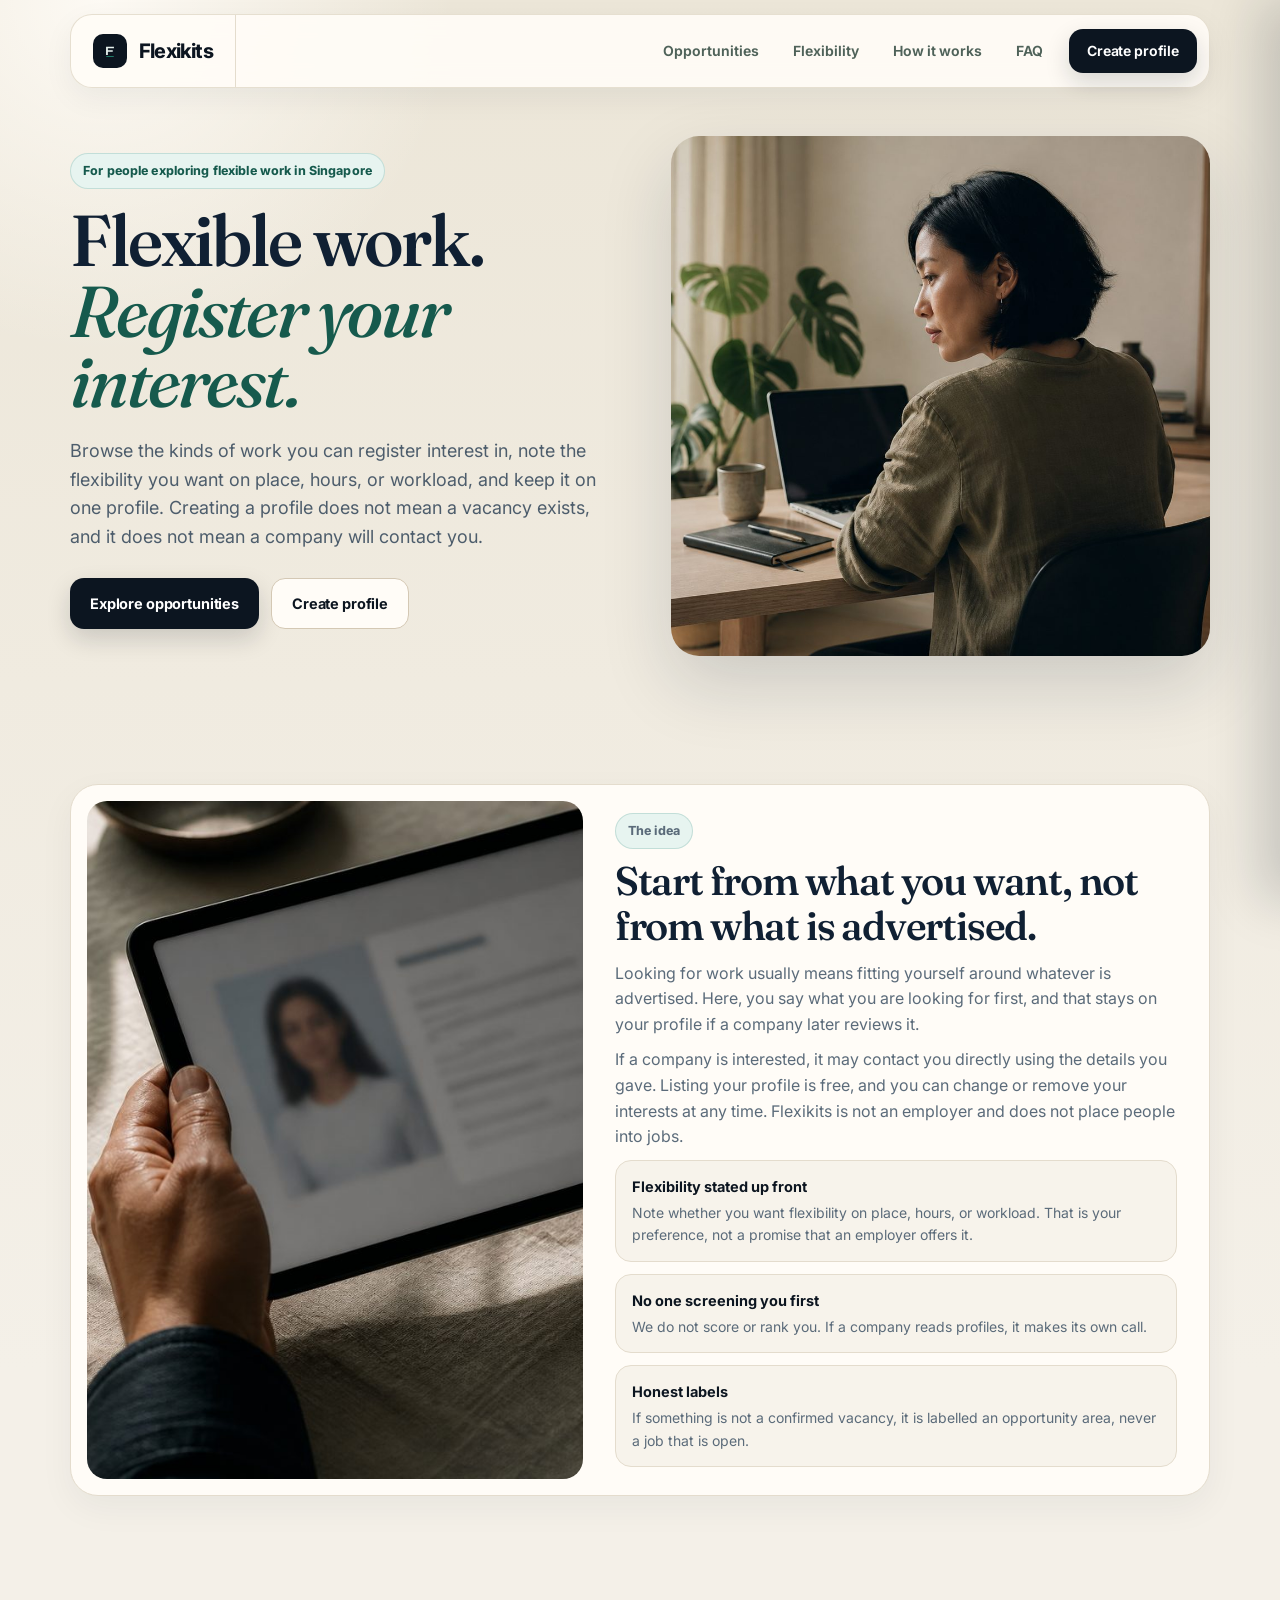
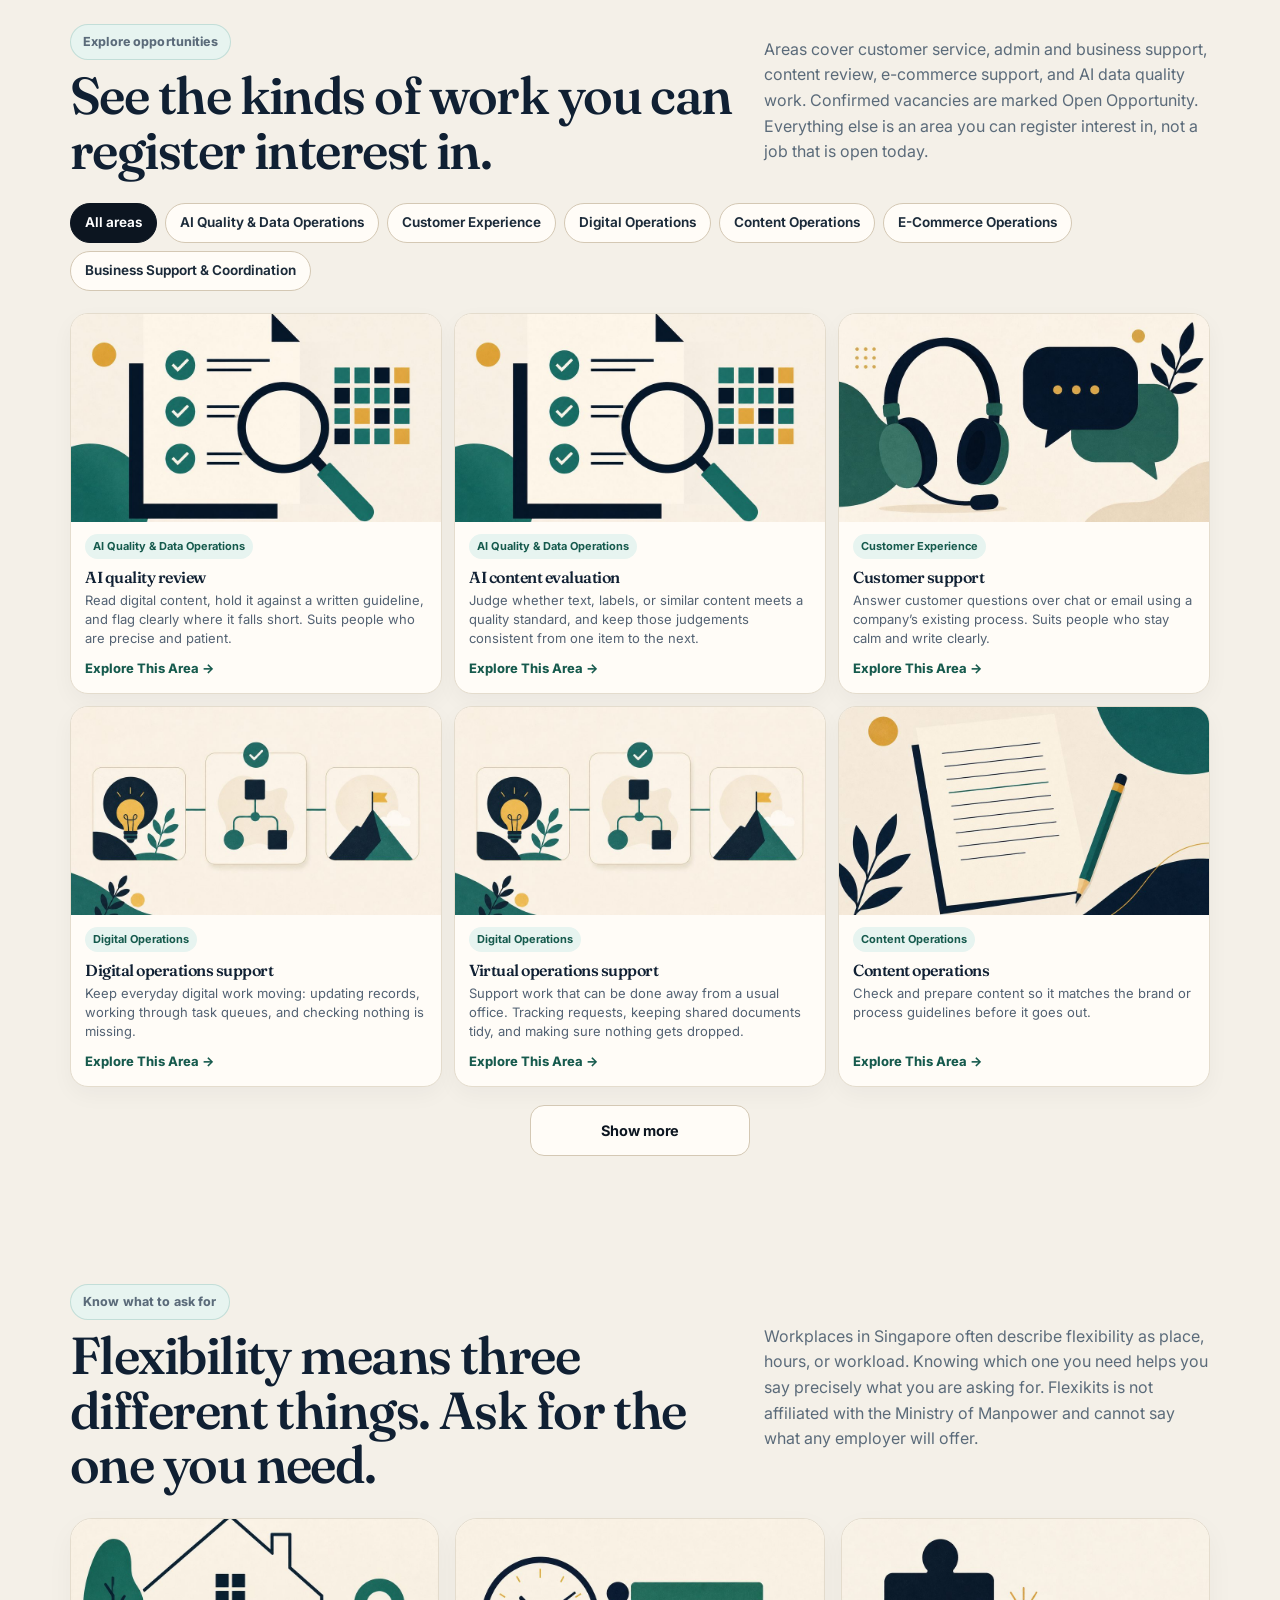
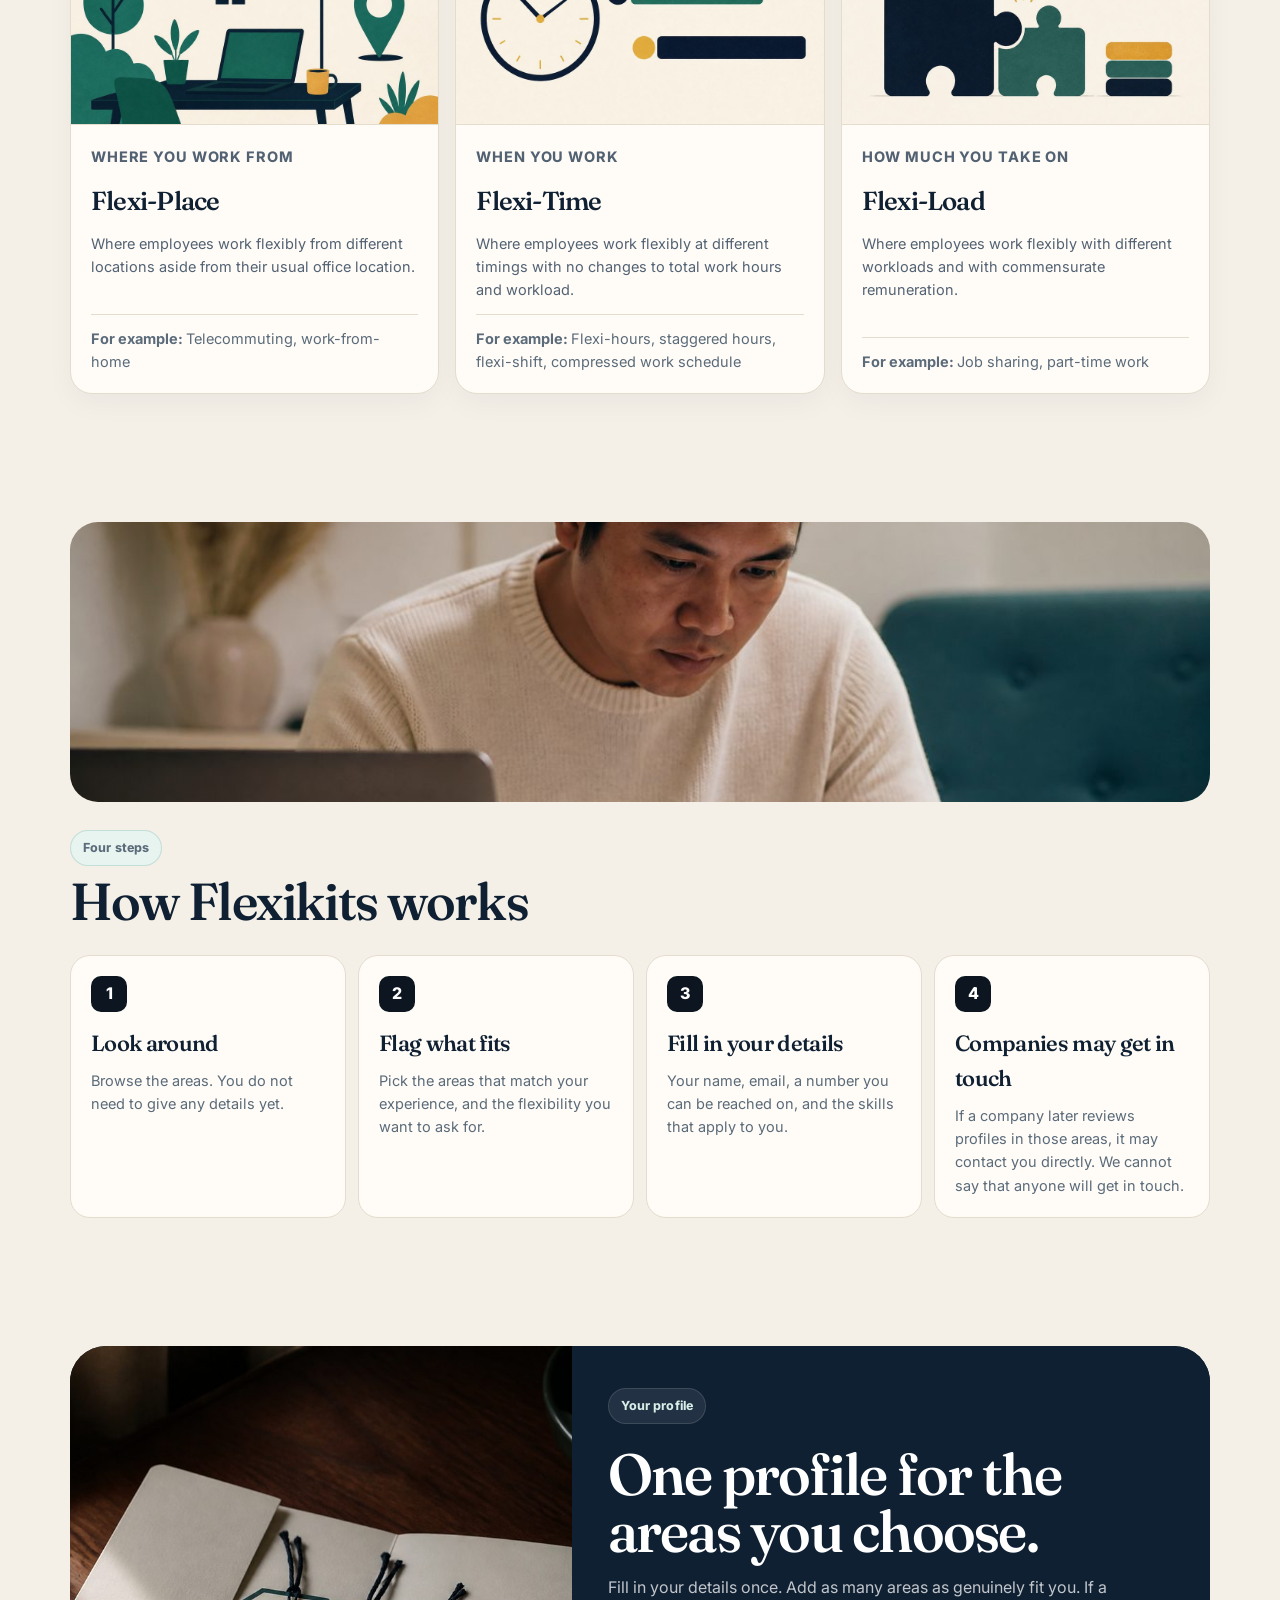
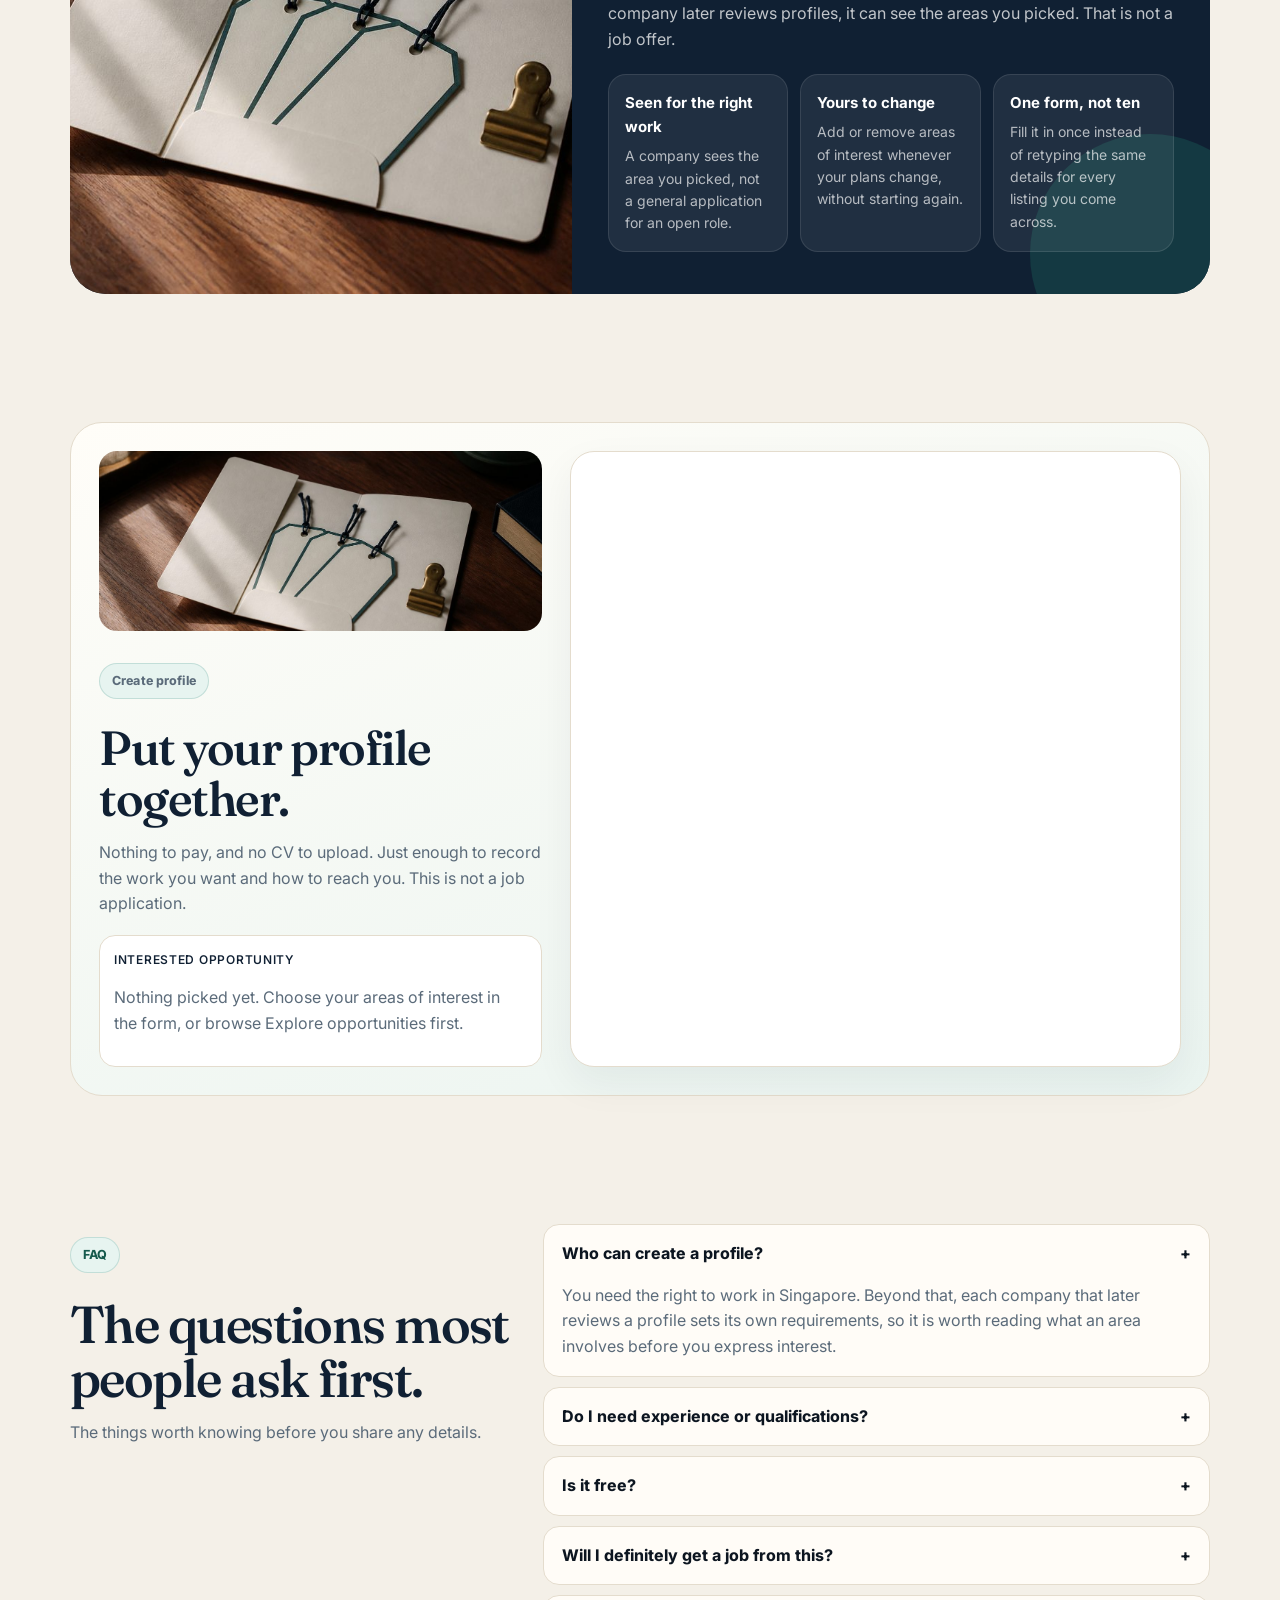
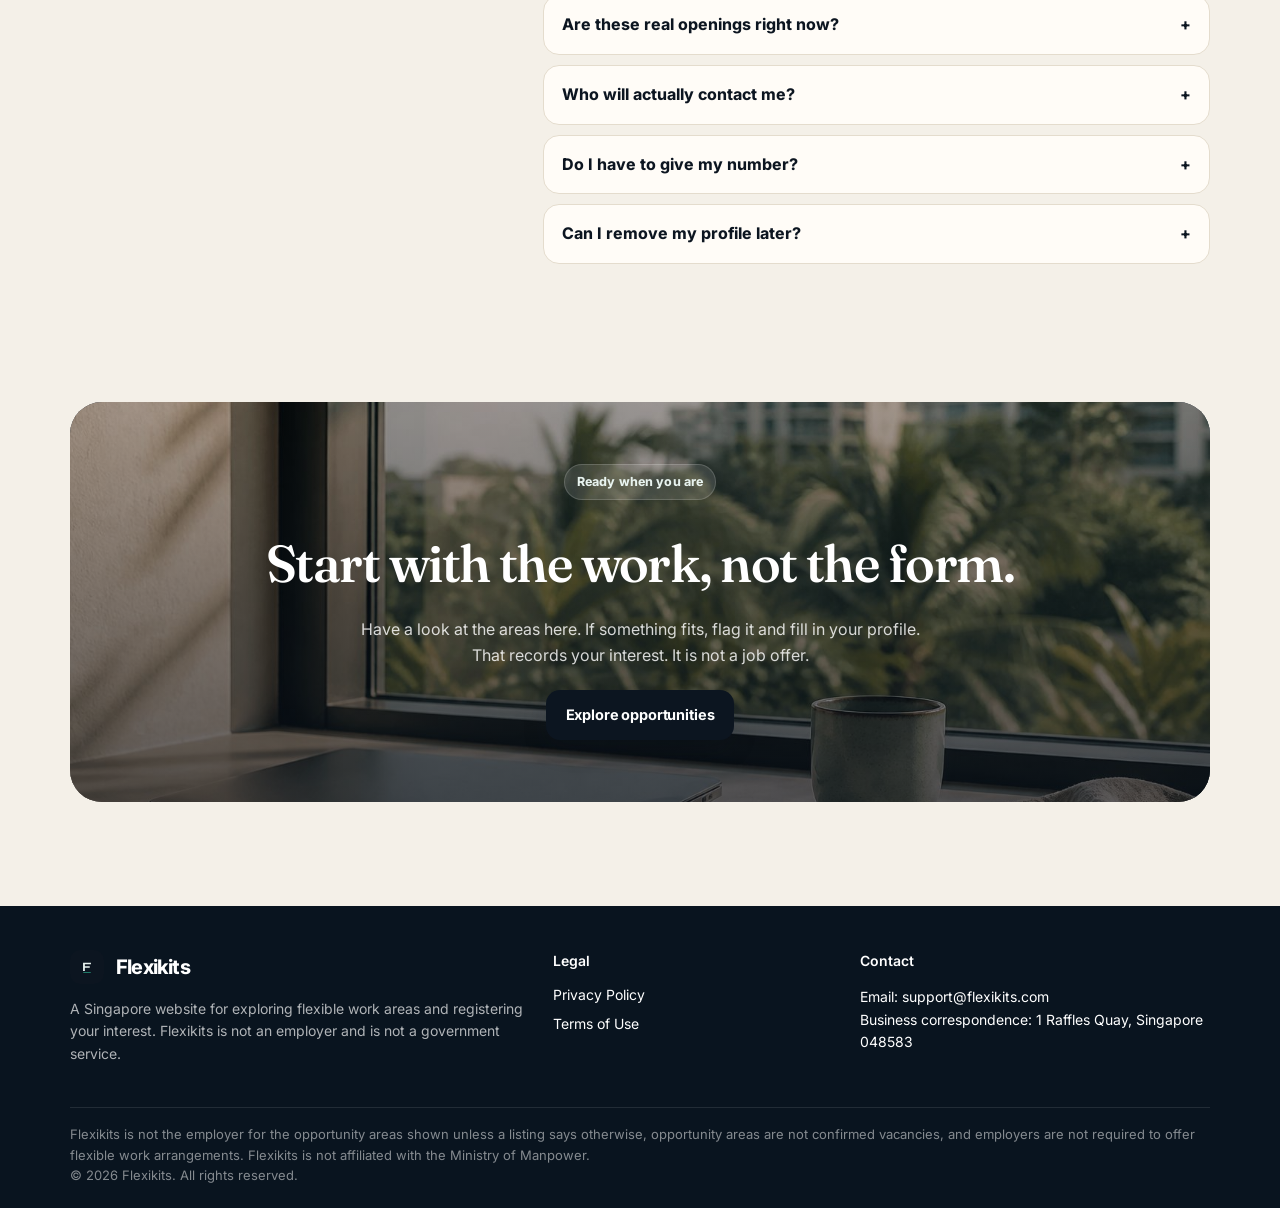
==== index.html @ c546f0b9 "Keep original layout and refine visitor-facing copy only Restore sections, nav, form embed, and GTM." ====
<!doctype html>
<html lang="en-SG">
<head>
  <meta charset="utf-8">
  <meta name="viewport" content="width=device-width, initial-scale=1">
  <title>Flexible Work in Singapore: Flexi-Place, Flexi-Time, Flexi-Load | Flexikits</title>
<!-- Google Tag Manager -->
<script>(function(w,d,s,l,i){w[l]=w[l]||[];w[l].push({'gtm.start':
new Date().getTime(),event:'gtm.js'});var f=d.getElementsByTagName(s)[0],
j=d.createElement(s),dl=l!='dataLayer'?'&l='+l:'';j.async=true;j.src=
'https://www.googletagmanager.com/gtm.js?id='+i+dl;f.parentNode.insertBefore(j,f);
})(window,document,'script','dataLayer','GTM-56ZWLP2X');</script>
<!-- End Google Tag Manager -->
  <meta name="description" content="Browse flexible work areas in Singapore, note the flexibility you want, and register your interest on one profile. Flexikits is not an employer and does not promise a job or a company reply.">
  <meta name="robots" content="index, follow, max-image-preview:large">
  <meta name="theme-color" content="#0c1520">
  <link rel="icon" href="favicon.png" type="image/svg+xml">

  <meta property="og:type" content="website">
  <meta property="og:site_name" content="Flexikits">
  <meta property="og:locale" content="en_SG">
  <meta property="og:title" content="Flexible Work in Singapore: Flexi-Place, Flexi-Time, Flexi-Load | Flexikits">
  <meta property="og:description" content="Browse flexible work areas in Singapore and register your interest. Flexikits is not an employer and does not promise a job or a company reply.">
  <meta property="og:image" content="assets/hero-workspace.jpg">
  <meta property="og:image:alt" content="Someone working at a sunlit desk in Singapore">
  <meta name="twitter:card" content="summary_large_image">
  <meta name="twitter:title" content="Flexible Work in Singapore: Flexi-Place, Flexi-Time, Flexi-Load | Flexikits">
  <meta name="twitter:description" content="Register interest in flexible work areas in Singapore across customer service, admin support, content review and data operations.">
  <meta name="twitter:image" content="assets/hero-workspace.jpg">
  <!--
    BUILD NOTE (not shown to visitors)
    Once the production domain is confirmed, add absolute URLs for rel=canonical,
    og:url, og:image and twitter:image, and add sitemap.xml plus robots.txt.
    Canonical is deliberately omitted for now: a wrong absolute canonical is worse
    for SEO than letting Google self-canonicalise.
    Do NOT add JobPosting structured data while the catalogue holds opportunity
    areas rather than confirmed vacancies. JobPosting requires a real open role and
    misuse risks a Search manual action. See README.md "Before production".
  -->
  <link rel="preconnect" href="https://fonts.googleapis.com">
  <link rel="preconnect" href="https://fonts.gstatic.com" crossorigin>
  <link href="https://fonts.googleapis.com/css2?family=Fraunces:ital,opsz,wght@0,9..144,500;0,9..144,560;1,9..144,500&family=Inter:wght@400;500;600;700;800&display=swap" rel="stylesheet">
  <link rel="stylesheet" href="styles.css">
</head>
<body>
<!-- Google Tag Manager (noscript) -->
<noscript><iframe src="https://www.googletagmanager.com/ns.html?id=GTM-56ZWLP2X"
height="0" width="0" style="display:none;visibility:hidden"></iframe></noscript>
<!-- End Google Tag Manager (noscript) -->
  <a class="skip-link" href="#main">Skip to content</a>

  <div data-site-header></div>

  <main id="main">
    <section class="hero" id="top">
      <div class="container hero-grid">
        <div class="hero-copy reveal">
          <p class="eyebrow">For people exploring flexible work in Singapore</p>
          <h1>Flexible work. <em>Register your interest.</em></h1>
          <p class="lead">Browse the kinds of work you can register interest in, note the flexibility you want on place, hours, or workload, and keep it on one profile. Creating a profile does not mean a vacancy exists, and it does not mean a company will contact you.</p>
          <div class="hero-actions">
            <a class="btn" href="#opportunities">Explore opportunities</a>
            <a class="btn secondary" href="#profile">Create profile</a>
          </div>
        </div>

        <figure class="hero-photo reveal">
          <img src="assets/hero-workspace.jpg" width="1400" height="1050" alt="A person working at a sunlit desk in a Singapore apartment">
        </figure>
      </div>
    </section>

    <section class="trust" id="platform">
      <div class="container">
        <div class="trust-grid reveal">
          <figure class="trust-photo">
            <img src="assets/trust-review.jpg" width="1200" height="900" alt="Hands reviewing a candidate profile on a tablet">
          </figure>
          <div>
            <p class="eyebrow">The idea</p>
            <h2>Start from what you want, not from what is advertised.</h2>
            <p>Looking for work usually means fitting yourself around whatever is advertised. Here, you say what you are looking for first, and that stays on your profile if a company later reviews it.</p>
            <p>If a company is interested, it may contact you directly using the details you gave. Listing your profile is free, and you can change or remove your interests at any time. Flexikits is not an employer and does not place people into jobs.</p>
            <div class="trust-points">
              <div class="trust-point">
                <strong>Flexibility stated up front</strong>
                <p>Note whether you want flexibility on place, hours, or workload. That is your preference, not a promise that an employer offers it.</p>
              </div>
              <div class="trust-point">
                <strong>No one screening you first</strong>
                <p>We do not score or rank you. If a company reads profiles, it makes its own call.</p>
              </div>
              <div class="trust-point">
                <strong>Honest labels</strong>
                <p>If something is not a confirmed vacancy, it is labelled an opportunity area, never a job that is open.</p>
              </div>
            </div>
          </div>
        </div>
      </div>
    </section>

    <section class="section" id="opportunities">
      <div class="container">
        <div class="section-head reveal">
          <div>
            <p class="eyebrow">Explore opportunities</p>
            <h2>See the kinds of work you can register interest in.</h2>
          </div>
          <p>Areas cover customer service, admin and business support, content review, e-commerce support, and AI data quality work. Confirmed vacancies are marked Open Opportunity. Everything else is an area you can register interest in, not a job that is open today.</p>
        </div>

        <!--
          BUILD NOTE (not shown to visitors)
          The catalogue in js/opportunities.js is placeholder DEVELOPMENT_DATA, not live
          vacancies. A warning is logged to the browser console on every load, and an
          on-screen banner can be shown by appending ?dev=1 to the URL.
          See README.md "Before production" for the full replacement checklist.
        -->
        <div id="dev-banner-slot"></div>

        <div class="category-bar" id="category-bar" role="toolbar" aria-label="Filter by opportunity category"></div>
        <div class="listings-shell">
          <div class="listings" id="listing-grid"></div>
          <div class="listing-more" id="listing-more" hidden></div>
        </div>
      </div>
    </section>

    <section class="section" id="flexibility">
      <div class="container">
        <div class="section-head reveal">
          <div>
            <p class="eyebrow">Know what to ask for</p>
            <h2>Flexibility means three different things. Ask for the one you need.</h2>
          </div>
          <p>Workplaces in Singapore often describe flexibility as place, hours, or workload. Knowing which one you need helps you say precisely what you are asking for. Flexikits is not affiliated with the Ministry of Manpower and cannot say what any employer will offer.</p>
        </div>

        <div class="flex-grid" id="flexibility-grid"></div>
      </div>
    </section>

    <section class="section" id="how-it-works">
      <div class="container">
        <figure class="section-photo reveal">
          <img src="assets/ai-review.jpg" width="1200" height="900" alt="Someone working through a checklist beside a laptop">
        </figure>
        <div class="section-head reveal">
          <div>
            <p class="eyebrow">Four steps</p>
            <h2>How Flexikits works</h2>
          </div>
        </div>
        <div class="steps">
          <article class="step reveal">
            <h3>Look around</h3>
            <p>Browse the areas. You do not need to give any details yet.</p>
          </article>
          <article class="step reveal">
            <h3>Flag what fits</h3>
            <p>Pick the areas that match your experience, and the flexibility you want to ask for.</p>
          </article>
          <article class="step reveal">
            <h3>Fill in your details</h3>
            <p>Your name, email, a number you can be reached on, and the skills that apply to you.</p>
          </article>
          <article class="step reveal">
            <h3>Companies may get in touch</h3>
            <p>If a company later reviews profiles in those areas, it may contact you directly. We cannot say that anyone will get in touch.</p>
          </article>
        </div>
      </div>
    </section>

    <section class="section" id="one-profile">
      <div class="container">
        <div class="usp-split reveal">
          <figure class="usp-photo">
            <img src="assets/usp-profile.jpg" width="1200" height="900" alt="A single folio holding several interest tags on a desk">
          </figure>
          <div class="usp">
            <p class="eyebrow">Your profile</p>
            <h2>One profile for the areas you choose.</h2>
            <p>Fill in your details once. Add as many areas as genuinely fit you. If a company later reviews profiles, it can see the areas you picked. That is not a job offer.</p>
            <div class="usp-grid">
              <div class="usp-item">
                <h3>Seen for the right work</h3>
                <p>A company sees the area you picked, not a general application for an open role.</p>
              </div>
              <div class="usp-item">
                <h3>Yours to change</h3>
                <p>Add or remove areas of interest whenever your plans change, without starting again.</p>
              </div>
              <div class="usp-item">
                <h3>One form, not ten</h3>
                <p>Fill it in once instead of retyping the same details for every listing you come across.</p>
              </div>
            </div>
          </div>
        </div>
      </div>
    </section>




    <section class="section" id="profile">
      <div class="container profile-shell reveal">
        <div class="profile-copy">
          <figure class="profile-photo">
            <img src="assets/usp-profile.jpg" width="1200" height="900" alt="">
          </figure>
          <p class="eyebrow">Create profile</p>
          <h2>Put your profile together.</h2>
          <p>Nothing to pay, and no CV to upload. Just enough to record the work you want and how to reach you. This is not a job application.</p>
          <div class="interest-summary" id="interest-summary">
            <h3>Interested opportunity</h3>
            <p id="interest-summary-empty">Nothing picked yet. Choose your areas of interest in the form, or browse Explore opportunities first.</p>
            <div id="pinned-interests"></div>
          </div>
        </div>

        <form class="form-card" id="profile-form" novalidate>
          <div data-cddform="cc-sg10-singapore10" data-origin="www.flexikits.com"></div>
          <script src="https://www.chatfromforms.com/form-embed.js?v=0.1" defer></script>
        </form>
      </div>
    </section>

    <section class="section" id="faq">
      <div class="container faq-grid">
        <div class="reveal">
          <p class="eyebrow">FAQ</p>
          <h2>The questions most people ask first.</h2>
          <p>The things worth knowing before you share any details.</p>
        </div>
        <div class="faq-panel reveal">
          <div class="faq-card open">
            <button class="faq-q" type="button">Who can create a profile? <span aria-hidden="true">+</span></button>
            <div class="faq-a">You need the right to work in Singapore. Beyond that, each company that later reviews a profile sets its own requirements, so it is worth reading what an area involves before you express interest.</div>
          </div>
          <div class="faq-card">
            <button class="faq-q" type="button">Do I need experience or qualifications? <span aria-hidden="true">+</span></button>
            <div class="faq-a">That depends on the company, if one later reviews your profile. The areas here range from support and coordination work to content and data review, so open a few and see which ones match what you can already do.</div>
          </div>
          <div class="faq-card">
            <button class="faq-q" type="button">Is it free? <span aria-hidden="true">+</span></button>
            <div class="faq-a">Yes. Creating a profile costs nothing, and we will never ask you to pay to be considered or to unlock a listing. If anyone asks you for payment in our name, it is not us.</div>
          </div>
          <div class="faq-card">
            <button class="faq-q" type="button">Will I definitely get a job from this? <span aria-hidden="true">+</span></button>
            <div class="faq-a">No, and we will not pretend otherwise. Creating a profile records your interest. Whether anyone gets in touch is their decision, not ours. We are not your employer and we do not place people into jobs.</div>
          </div>
          <div class="faq-card">
            <button class="faq-q" type="button">Are these real openings right now? <span aria-hidden="true">+</span></button>
            <div class="faq-a">Only items labelled &ldquo;Open Opportunity&rdquo; are confirmed vacancies. Anything marked &ldquo;Opportunity Area&rdquo; is a type of work you can register interest in. There are no Open Opportunity items on this page today. Flexikits is not a government service and is not affiliated with the Ministry of Manpower.</div>
          </div>
          <div class="faq-card">
            <button class="faq-q" type="button">Who will actually contact me? <span aria-hidden="true">+</span></button>
            <div class="faq-a">If anyone contacts you, it should be a company using the email or number on your profile. We do not call on their behalf, and we cannot promise that anyone will reach out. If someone contacts you claiming to be Flexikits offering you a job, treat that as a warning sign.</div>
          </div>
          <div class="faq-card">
            <button class="faq-q" type="button">Do I have to give my number? <span aria-hidden="true">+</span></button>
            <div class="faq-a">Yes, it is a required field, because companies that do follow up often use phone or WhatsApp rather than email. It is used for the areas you have shown interest in. Unrelated marketing is a separate tick box that you can leave unchecked.</div>
          </div>
          <div class="faq-card">
            <button class="faq-q" type="button">Can I remove my profile later? <span aria-hidden="true">+</span></button>
            <div class="faq-a">Yes. You can ask us to correct your details or withdraw your consent at any time, and withdrawing means your profile stops being available for later company review. See the Privacy Policy for how to make that request.</div>
          </div>
        </div>
      </div>
    </section>

    <section class="section" id="final-cta">
      <div class="container">
        <div class="final-cta reveal">
          <img class="final-cta-photo" src="assets/cta-window.jpg" width="1600" height="900" alt="">
          <div class="final-cta-copy">
            <p class="eyebrow">Ready when you are</p>
            <h2>Start with the work, not the form.</h2>
            <p>Have a look at the areas here. If something fits, flag it and fill in your profile. That records your interest. It is not a job offer.</p>
            <a class="btn" href="#opportunities">Explore opportunities</a>
          </div>
        </div>
      </div>
    </section>
  </main>

  <div data-site-footer></div>

  <div class="drawer-backdrop" id="drawer-backdrop" hidden></div>
  <aside class="drawer" id="opportunity-drawer" hidden aria-hidden="true" role="dialog" aria-modal="true" aria-labelledby="drawer-title">
    <div class="drawer-head">
      <div>
        <span class="badge" id="drawer-badge"></span>
        <h2 id="drawer-title"></h2>
        <p id="drawer-category" class="listing-cat"></p>
      </div>
      <button class="drawer-close" type="button" id="drawer-close" aria-label="Close">×</button>
    </div>
    <div class="drawer-body" id="drawer-body"></div>
  </aside>

  <script type="application/ld+json">
  {
    "@context": "https://schema.org",
    "@graph": [
      {
        "@type": "Organization",
        "name": "Flexikits",
        "description": "A Singapore website where people browse flexible work areas and register their interest. Flexikits is not an employer and does not place people into jobs.",
        "areaServed": {
          "@type": "Country",
          "name": "Singapore"
        }
      },
      {
        "@type": "WebSite",
        "name": "Flexikits",
        "inLanguage": "en-SG"
      },
      {
        "@type": "FAQPage",
        "mainEntity": [
          {
            "@type": "Question",
            "name": "Who can create a profile?",
            "acceptedAnswer": {
              "@type": "Answer",
              "text": "You need the right to work in Singapore. Beyond that, each company that later reviews a profile sets its own requirements, so it is worth reading what an area involves before you express interest."
            }
          },
          {
            "@type": "Question",
            "name": "Do I need experience or qualifications?",
            "acceptedAnswer": {
              "@type": "Answer",
              "text": "That depends on the company, if one later reviews your profile. The areas here range from support and coordination work to content and data review, so open a few and see which ones match what you can already do."
            }
          },
          {
            "@type": "Question",
            "name": "Is it free?",
            "acceptedAnswer": {
              "@type": "Answer",
              "text": "Yes. Creating a profile costs nothing, and we will never ask you to pay to be considered or to unlock a listing. If anyone asks you for payment in our name, it is not us."
            }
          },
          {
            "@type": "Question",
            "name": "Will I definitely get a job from this?",
            "acceptedAnswer": {
              "@type": "Answer",
              "text": "No, and we will not pretend otherwise. Creating a profile records your interest. Whether anyone gets in touch is their decision, not ours. We are not your employer and we do not place people into jobs."
            }
          },
          {
            "@type": "Question",
            "name": "Are these real openings right now?",
            "acceptedAnswer": {
              "@type": "Answer",
              "text": "Only items labelled “Open Opportunity” are confirmed vacancies. Anything marked “Opportunity Area” is a type of work you can register interest in. There are no Open Opportunity items on this page today. Flexikits is not a government service and is not affiliated with the Ministry of Manpower."
            }
          },
          {
            "@type": "Question",
            "name": "Who will actually contact me?",
            "acceptedAnswer": {
              "@type": "Answer",
              "text": "If anyone contacts you, it should be a company using the email or number on your profile. We do not call on their behalf, and we cannot promise that anyone will reach out. If someone contacts you claiming to be Flexikits offering you a job, treat that as a warning sign."
            }
          },
          {
            "@type": "Question",
            "name": "Do I have to give my number?",
            "acceptedAnswer": {
              "@type": "Answer",
              "text": "Yes, it is a required field, because companies that do follow up often use phone or WhatsApp rather than email. It is used for the areas you have shown interest in. Unrelated marketing is a separate tick box that you can leave unchecked."
            }
          },
          {
            "@type": "Question",
            "name": "Can I remove my profile later?",
            "acceptedAnswer": {
              "@type": "Answer",
              "text": "Yes. You can ask us to correct your details or withdraw your consent at any time, and withdrawing means your profile stops being available for later company review. See the Privacy Policy for how to make that request."
            }
          }
        ]
      }
    ]
  }
  </script>

  <script src="js/site-chrome.js"></script>
  <script src="js/opportunities.js"></script>
  <script src="js/app.js"></script>
</body>
</html>
---- styles.css ----
:root {
  --ink: #0c1520;
  --ink-soft: #1c2b3a;
  --muted: #5b6b7a;
  --faint: #8a97a4;
  --bg: #f4f0e8;
  --bg-2: #efe9dd;
  --paper: #fffcf7;
  --paper-2: #f7f3eb;
  --line: #e4dccd;
  --line-strong: #d4c8b4;
  --accent: #1f7a68;
  --accent-dark: #165a4d;
  --accent-soft: #e7f4f0;
  --nav-link: #4f6259;
  --navy: #102033;
  --warn: #8a5a12;
  --warn-bg: #f8efd8;
  --danger: #9b2c2c;
  --shadow: 0 18px 50px rgba(16, 32, 51, 0.1);
  --shadow-lg: 0 28px 70px rgba(16, 32, 51, 0.16);
  --radius: 22px;
  --radius-sm: 14px;
  --header-h: 86px;
  --section-y: 64px;
  --serif: "Fraunces", "Iowan Old Style", "Palatino Linotype", Palatino, serif;
  --sans: "Inter", ui-sans-serif, system-ui, -apple-system, "Segoe UI", sans-serif;
}

*,
*::before,
*::after { box-sizing: border-box; }

html {
  scroll-behavior: smooth;
  scroll-padding-top: 110px;
}

body {
  margin: 0;
  font-family: var(--sans);
  color: var(--ink);
  background:
    radial-gradient(circle at 86% -8%, rgba(31, 122, 104, 0.14), transparent 28rem),
    radial-gradient(circle at 8% 0%, rgba(255, 252, 247, 0.9), transparent 22rem),
    linear-gradient(180deg, #ece6d8 0%, var(--bg) 18%, var(--bg) 100%);
  line-height: 1.6;
  min-height: 100%;
}

img { max-width: 100%; display: block; }
a { color: inherit; text-decoration: none; }
button, input, select, textarea { font: inherit; color: inherit; }
h1, h2, h3, h4 { font-family: var(--serif); font-weight: 560; letter-spacing: -0.03em; color: var(--navy); }

.skip-link {
  position: absolute;
  left: -9999px;
  top: 12px;
  background: var(--ink);
  color: #fff;
  padding: 8px 12px;
  border-radius: 8px;
  z-index: 200;
}
.skip-link:focus {
  left: 12px;
}

.container {
  width: min(1140px, calc(100% - 40px));
  margin: 0 auto;
}

.site-header {
  position: sticky;
  top: 14px;
  z-index: 80;
  padding-bottom: 6px;
}

code {
  font-family: ui-monospace, SFMono-Regular, Menlo, Consolas, monospace;
  font-size: 0.92em;
}

.navbar {
  display: flex;
  align-items: center;
  min-height: 72px;
  background: rgba(255, 252, 247, 0.92);
  border: 1px solid rgba(228, 220, 205, 0.9);
  border-radius: 22px;
  box-shadow: 0 10px 30px rgba(16, 32, 51, 0.06);
  backdrop-filter: blur(14px);
}

.site-header.scrolled .navbar {
  box-shadow: 0 16px 40px rgba(16, 32, 51, 0.1);
}

.brand {
  display: flex;
  align-items: center;
  gap: 12px;
  padding: 0 22px;
  height: 72px;
  font-weight: 750;
  letter-spacing: -0.04em;
  font-size: 20px;
  border-right: 1px solid var(--line);
}

.logo-mark {
  width: 34px;
  height: 34px;
  border-radius: 10px;
  background: var(--ink);
  display: grid;
  place-items: center;
  flex: 0 0 auto;
}

.logo-mark svg { display: block; }

.nav-links {
  display: flex;
  align-items: center;
  margin-left: auto;
  padding-right: 12px;
  gap: 2px;
}

.nav-links a {
  display: flex;
  align-items: center;
  height: 72px;
  padding: 0 16px;
  font-size: 14px;
  font-weight: 650;
  color: var(--nav-link);
  white-space: nowrap;
  position: relative;
  transition: color 0.18s ease;
}

/* Teal underline on hover ties the nav to the brand accent and matches the
   footer link treatment. Scoped away from the CTA, which is a .btn. */
.nav-links a:not(.btn)::after {
  content: "";
  position: absolute;
  left: 16px;
  right: 16px;
  bottom: 22px;
  height: 2px;
  border-radius: 2px;
  background: var(--accent);
  opacity: 0;
  transform: scaleX(0.6);
  transition: opacity 0.18s ease, transform 0.18s ease;
}

.nav-links a:not(.btn):hover,
.nav-links a:not(.btn):focus-visible { color: var(--accent-dark); }

.nav-links a:not(.btn):hover::after,
.nav-links a:not(.btn):focus-visible::after {
  opacity: 1;
  transform: none;
}

/* `.nav-links a` is more specific than `.btn`, so the CTA needs its colour
   restored explicitly or it inherits the muted link colour and fails contrast. */
.nav-links a.btn {
  height: 44px;
  margin-left: 8px;
  padding: 0 18px;
  color: #fff;
}

.menu-toggle {
  display: none;
  margin-right: 12px;
  border: 0;
  background: var(--ink);
  color: #fff;
  border-radius: 12px;
  width: 46px;
  height: 46px;
  font-size: 20px;
  cursor: pointer;
}

.btn {
  display: inline-flex;
  align-items: center;
  justify-content: center;
  gap: 8px;
  border: 0;
  border-radius: 14px;
  padding: 13px 20px;
  font-weight: 700;
  font-size: 14.5px;
  letter-spacing: -0.01em;
  cursor: pointer;
  background: var(--ink);
  color: #fff;
  box-shadow: 0 10px 24px rgba(12, 21, 32, 0.16);
  transition: transform 0.18s ease, box-shadow 0.18s ease, background 0.18s ease;
}

.btn:hover { transform: translateY(-1px); box-shadow: 0 14px 28px rgba(12, 21, 32, 0.2); }
.btn:focus-visible { outline: 3px solid rgba(31, 122, 104, 0.45); outline-offset: 2px; }

.btn.secondary {
  background: var(--paper);
  color: var(--ink);
  border: 1px solid var(--line-strong);
  box-shadow: none;
}

.btn.ghost {
  background: transparent;
  color: var(--ink);
  box-shadow: none;
  border: 1px solid var(--line);
}

.btn.accent {
  background: var(--accent);
  box-shadow: 0 10px 24px rgba(31, 122, 104, 0.22);
}

.btn:disabled {
  opacity: 0.55;
  cursor: not-allowed;
  transform: none;
}

.eyebrow {
  display: inline-flex;
  align-items: center;
  gap: 8px;
  background: var(--accent-soft);
  color: var(--accent-dark);
  border: 1px solid rgba(31, 122, 104, 0.18);
  border-radius: 999px;
  padding: 7px 12px;
  font-size: 12.5px;
  font-weight: 750;
  letter-spacing: 0.01em;
  margin-bottom: 16px;
}

/* Hero */
.hero {
  padding: 56px 0 var(--section-y);
  position: relative;
}

.hero-grid {
  display: grid;
  grid-template-columns: 1.02fr 0.98fr;
  gap: 40px;
  align-items: center;
}

.hero-photo {
  margin: 0;
  border-radius: 28px;
  overflow: hidden;
  height: 520px;
  box-shadow: var(--shadow-lg);
}

.hero-photo img {
  width: 100%;
  height: 100%;
  object-fit: cover;
  object-position: 70% 22%;
}

.hero h1 {
  font-size: clamp(40px, 6.2vw, 72px);
  line-height: 0.98;
  margin: 0 0 20px;
  font-weight: 560;
}

.hero h1 em {
  font-style: italic;
  font-weight: 500;
  color: var(--accent-dark);
}

.hero .lead {
  font-size: 18px;
  color: #4d5d6c;
  max-width: 540px;
  margin: 0 0 26px;
}

.hero-actions {
  display: flex;
  flex-wrap: wrap;
  gap: 12px;
  margin-bottom: 22px;
}


/* Trust */
.trust {
  padding: var(--section-y) 0;
}

.trust-grid {
  display: grid;
  grid-template-columns: 0.92fr 1.08fr;
  gap: 28px;
  align-items: stretch;
  background: var(--paper);
  border: 1px solid var(--line);
  border-radius: 28px;
  padding: 16px;
  box-shadow: 0 12px 34px rgba(16, 32, 51, 0.05);
}

.trust-photo {
  margin: 0;
  border-radius: 20px;
  overflow: hidden;
  min-height: 100%;
}

.trust-photo img {
  width: 100%;
  height: 100%;
  object-fit: cover;
  min-height: 460px;
}

.trust-grid > div { padding: 12px 16px 12px 4px; }

.trust h2 {
  font-size: clamp(28px, 3.4vw, 40px);
  line-height: 1.12;
  margin: 0 0 12px;
}

.trust p { margin: 0 0 10px; color: var(--muted); }

.trust-points {
  display: grid;
  gap: 12px;
}

.trust-point {
  background: var(--paper-2);
  border: 1px solid var(--line);
  border-radius: 16px;
  padding: 14px 16px;
}

.trust-point strong { display: block; margin-bottom: 4px; font-size: 14.5px; }
.trust-point p { margin: 0; font-size: 14px; }

/* Opportunities */
.section { padding: var(--section-y) 0; }

.section-head {
  display: grid;
  grid-template-columns: 1.2fr 0.8fr;
  gap: 24px;
  align-items: center;
  margin-bottom: 26px;
}

.section-head h2 {
  font-size: clamp(32px, 4.2vw, 52px);
  line-height: 1.05;
  margin: 8px 0 0;
}

.section-head p { margin: 0; color: var(--muted); }

.dev-banner {
  display: flex;
  gap: 12px;
  align-items: flex-start;
  background: var(--warn-bg);
  border: 1px solid #ead7a8;
  color: #5c4310;
  border-radius: 16px;
  padding: 12px 14px;
  font-size: 13.5px;
  margin-bottom: 20px;
}

.dev-banner strong {
  display: inline-block;
  font-size: 11px;
  letter-spacing: 0.06em;
  text-transform: uppercase;
  background: #5c4310;
  color: #fff;
  border-radius: 999px;
  padding: 3px 8px;
  margin-right: 8px;
}

.category-bar {
  display: flex;
  flex-wrap: wrap;
  gap: 8px;
  margin-bottom: 22px;
}

.cat-chip {
  border: 1px solid var(--line-strong);
  background: var(--paper);
  color: var(--ink-soft);
  border-radius: 999px;
  padding: 8px 14px;
  font-size: 13.5px;
  font-weight: 650;
  cursor: pointer;
}

.cat-chip:hover,
.cat-chip:focus-visible { border-color: var(--accent); color: var(--accent-dark); }

.cat-chip[aria-pressed="true"] {
  background: var(--ink);
  border-color: var(--ink);
  color: #fff;
}

.listings {
  display: grid;
  grid-template-columns: repeat(3, 1fr);
  gap: 12px;
}

.listings-shell {
  display: grid;
  gap: 18px;
}

.listing-more {
  display: flex;
  justify-content: center;
}

.listing-more-btn {
  min-width: 220px;
}

.listing-card {
  background: var(--paper);
  border: 1px solid var(--line);
  border-radius: 18px;
  padding: 0;
  display: flex;
  flex-direction: column;
  min-height: 100%;
  box-shadow: 0 8px 22px rgba(16, 32, 51, 0.04);
  text-align: left;
  cursor: pointer;
  overflow: hidden;
  transition: transform 0.18s ease, box-shadow 0.18s ease, border-color 0.18s ease;
}

/* Full-width artwork; fixed height on laptop, 16:9 on smaller screens. */
.listing-media {
  margin: 0;
  width: 100%;
  aspect-ratio: 16 / 9;
  overflow: hidden;
  background: transparent;
}

.listing-media img {
  display: block;
  width: 100%;
  height: 100%;
  object-fit: cover;
  object-position: center;
  transition: transform 0.35s ease;
}

.listing-card:hover .listing-media img {
  transform: scale(1.02);
}

.listing-body {
  padding: 12px 14px 14px;
  display: flex;
  flex-direction: column;
  flex: 1;
}

.listing-card:hover,
.listing-card:focus-visible {
  transform: translateY(-2px);
  border-color: #c9e4dc;
  box-shadow: 0 16px 36px rgba(16, 32, 51, 0.08);
}

.listing-card .badge-row {
  display: flex;
  flex-wrap: wrap;
  gap: 6px;
  align-items: center;
  margin-bottom: 8px;
}

.badge {
  display: inline-flex;
  align-items: center;
  border-radius: 999px;
  padding: 5px 10px;
  font-size: 11.5px;
  font-weight: 750;
  letter-spacing: 0.03em;
  text-transform: uppercase;
}


/* Category names are longer than a status label, so drop the uppercase
   tracking that suits short badges and let them read as words. */
.badge-cat {
  background: var(--accent-soft);
  color: var(--accent-dark);
  text-transform: none;
  letter-spacing: 0;
  font-size: 11px;
  font-weight: 700;
  padding: 4px 8px;
}

.badge-open {
  background: #102033;
  color: #fff;
}

.listing-card h3 {
  margin: 0 0 4px;
  font-size: clamp(16px, 1.15vw, 18px);
  line-height: 1.25;
}

.listing-cat {
  margin: 0 0 12px;
  color: var(--muted);
  font-size: 13.5px;
  font-weight: 650;
}

.listing-card p {
  margin: 0 0 10px;
  color: #536273;
  font-size: 13px;
  line-height: 1.45;
  flex: 1;
}

.listing-cta {
  display: inline-flex;
  align-items: center;
  gap: 6px;
  font-weight: 750;
  font-size: 13px;
  color: var(--accent-dark);
}

.empty-listings {
  grid-column: 1 / -1;
  text-align: center;
  padding: 28px;
  color: var(--muted);
  background: var(--paper);
  border: 1px dashed var(--line-strong);
  border-radius: 18px;
}

/* Drawer */
.drawer-backdrop {
  position: fixed;
  inset: 0;
  background: rgba(12, 21, 32, 0.42);
  z-index: 120;
  opacity: 0;
  pointer-events: none;
  transition: opacity 0.2s ease;
}

.drawer-backdrop.open {
  opacity: 1;
  pointer-events: auto;
}

.drawer {
  position: fixed;
  top: 0;
  right: 0;
  height: 100%;
  width: min(520px, 100%);
  background: var(--paper);
  z-index: 121;
  transform: translateX(100%);
  transition: transform 0.28s ease;
  box-shadow: -20px 0 50px rgba(12, 21, 32, 0.18);
  display: flex;
  flex-direction: column;
}

.drawer.open { transform: none; }

.drawer-head {
  display: flex;
  justify-content: space-between;
  align-items: flex-start;
  gap: 12px;
  padding: 22px 22px 12px;
  border-bottom: 1px solid var(--line);
}

.drawer-head h2 {
  margin: 8px 0 4px;
  font-size: 30px;
  line-height: 1.1;
}

.drawer-close {
  border: 1px solid var(--line);
  background: #fff;
  width: 40px;
  height: 40px;
  border-radius: 12px;
  cursor: pointer;
  font-size: 20px;
}

.drawer-body {
  padding: 20px 22px 28px;
  overflow: auto;
}

.drawer-body h3 {
  font-family: var(--sans);
  font-size: 13px;
  letter-spacing: 0.05em;
  text-transform: uppercase;
  margin: 20px 0 8px;
}

.drawer-body p { color: #4f5f6e; }

.drawer-body ul {
  margin: 0;
  padding-left: 18px;
  color: #4f5f6e;
}

.drawer-body li { margin: 6px 0; }

.kind-note {
  background: var(--paper-2);
  border: 1px solid var(--line);
  border-radius: 14px;
  padding: 12px 14px;
  font-size: 13.5px;
  color: #4f5f6e;
}

.drawer-actions {
  display: flex;
  flex-wrap: wrap;
  gap: 10px;
  margin-top: 22px;
}

body.drawer-open { overflow: hidden; }

.drawer-media {
  margin: 0 0 16px;
  border-radius: 16px;
  overflow: hidden;
  width: 100%;
  aspect-ratio: 16 / 9;
  background: var(--paper-2);
}

.drawer-media img {
  width: 100%;
  height: 100%;
  object-fit: cover;
}

/* Flexibility types */

.flex-grid {
  display: grid;
  grid-template-columns: repeat(3, 1fr);
  gap: 16px;
}

.flex-card {
  background: var(--paper);
  border: 1px solid var(--line);
  border-radius: 22px;
  overflow: hidden;
  display: flex;
  flex-direction: column;
  box-shadow: 0 10px 28px rgba(16, 32, 51, 0.04);
}

.flex-media {
  margin: 0;
  width: 100%;
  aspect-ratio: 16 / 9;
  overflow: hidden;
  background: var(--paper-2);
  border-bottom: 1px solid var(--line);
}

.flex-media img {
  width: 100%;
  height: 100%;
  object-fit: cover;
}

.flex-body {
  padding: 20px;
  display: flex;
  flex-direction: column;
  flex: 1;
}

.flex-plain {
  margin: 0 0 6px;
  font-size: 12px;
  font-weight: 750;
  letter-spacing: 0.06em;
  text-transform: uppercase;
  color: var(--accent-dark);
}

.flex-card h3 {
  margin: 0 0 10px;
  font-size: 26px;
}

.flex-body p {
  margin: 0 0 12px;
  color: #536273;
  font-size: 14.5px;
}

.flex-examples {
  margin: auto 0 0 !important;
  padding-top: 12px;
  border-top: 1px solid var(--line);
  font-size: 13.5px;
  color: var(--muted) !important;
}







/* Profile USP */
.usp-split {
  display: grid;
  grid-template-columns: 0.88fr 1.12fr;
  background: var(--navy);
  border-radius: 36px;
  overflow: hidden;
}

.usp-photo {
  margin: 0;
  min-height: 100%;
}

.usp-photo img {
  width: 100%;
  height: 100%;
  object-fit: cover;
  min-height: 520px;
}

.usp {
  background: var(--navy);
  color: #fff;
  border-radius: 0;
  padding: 42px 36px;
  overflow: hidden;
  position: relative;
}

.usp::before {
  content: "";
  position: absolute;
  width: 240px;
  height: 240px;
  right: -60px;
  bottom: -80px;
  background: rgba(31, 122, 104, 0.28);
  border-radius: 50%;
}

.usp .eyebrow {
  background: rgba(255, 255, 255, 0.08);
  color: #d7efe8;
  border-color: rgba(255, 255, 255, 0.12);
}

.usp h2 {
  color: #fff;
  font-size: clamp(34px, 5vw, 58px);
  line-height: 0.98;
  margin: 0 0 16px;
  max-width: 16ch;
}

.usp p {
  max-width: 640px;
  color: rgba(255, 255, 255, 0.74);
  margin: 0 0 22px;
}

.usp-grid {
  position: relative;
  display: grid;
  grid-template-columns: repeat(3, 1fr);
  gap: 12px;
}

.usp-item {
  background: rgba(255, 255, 255, 0.07);
  border: 1px solid rgba(255, 255, 255, 0.1);
  border-radius: 18px;
  padding: 16px;
}

.usp-item h3 { color: #fff; font-family: var(--sans); font-size: 15px; margin: 0 0 6px; font-weight: 700; letter-spacing: 0; }
.usp-item p { margin: 0; font-size: 14px; color: rgba(255, 255, 255, 0.68); }

/* AI */



.section-photo {
  margin: 0 0 28px;
  border-radius: 28px;
  overflow: hidden;
  height: 280px;
}

.section-photo img {
  width: 100%;
  height: 100%;
  object-fit: cover;
  object-position: 50% 28%;
}







/* Values */



/* How it works */
.steps {
  display: grid;
  grid-template-columns: repeat(4, 1fr);
  gap: 12px;
  counter-reset: step;
}

.step {
  background: var(--paper);
  border: 1px solid var(--line);
  border-radius: 20px;
  padding: 20px;
  min-height: 210px;
}

.step::before {
  counter-increment: step;
  content: counter(step);
  display: grid;
  place-items: center;
  width: 36px;
  height: 36px;
  border-radius: 10px;
  background: var(--ink);
  color: #fff;
  font-weight: 800;
  margin-bottom: 14px;
}

.step h3 { margin: 0 0 8px; font-size: 22px; }
.step p { margin: 0; color: var(--muted); font-size: 14.5px; }

/* Profile form */
.profile-shell {
  display: grid;
  grid-template-columns: 0.84fr 1.16fr;
  gap: 28px;
  background: linear-gradient(160deg, #fffdf8, #eaf4f0);
  border: 1px solid var(--line);
  border-radius: 32px;
  padding: 28px;
}

.profile-photo {
  margin: 0 0 20px;
  border-radius: 18px;
  overflow: hidden;
  height: 180px;
}

.profile-photo img {
  width: 100%;
  height: 100%;
  object-fit: cover;
}

.profile-copy h2 {
  font-size: clamp(32px, 4vw, 48px);
  line-height: 1.05;
  margin: 8px 0 12px;
}

.profile-copy p { color: var(--muted); }

.interest-summary {
  background: #fff;
  border: 1px solid var(--line);
  border-radius: 16px;
  padding: 14px;
  margin-top: 18px;
}

.interest-summary h3 {
  font-family: var(--sans);
  font-size: 12px;
  letter-spacing: 0.06em;
  text-transform: uppercase;
  margin: 0 0 8px;
}

.pinned-role {
  display: flex;
  justify-content: space-between;
  gap: 10px;
  align-items: center;
  background: var(--accent-soft);
  border-radius: 12px;
  padding: 10px 12px;
  margin-bottom: 8px;
}

.pinned-role button {
  border: 0;
  background: transparent;
  cursor: pointer;
  color: var(--accent-dark);
  font-weight: 700;
}

.form-card {
  background: #fff;
  border: 1px solid var(--line);
  border-radius: 24px;
  padding: 0;
  box-shadow: 0 16px 40px rgba(16, 32, 51, 0.06);
}

.field { margin-bottom: 16px; }

.field label {
  display: block;
  font-size: 13px;
  font-weight: 750;
  margin-bottom: 6px;
}

.req { color: var(--accent-dark); }

.hint {
  display: block;
  margin: 6px 0 0;
  font-size: 12.5px;
  color: var(--muted);
  line-height: 1.45;
}

.field input,
.field textarea,
.field select {
  width: 100%;
  border: 1px solid var(--line-strong);
  background: #fff;
  border-radius: 12px;
  padding: 12px 14px;
  outline: none;
}

.field textarea { min-height: 96px; resize: vertical; }

.field input:focus,
.field textarea:focus,
.field select:focus {
  border-color: var(--accent);
  box-shadow: 0 0 0 4px rgba(31, 122, 104, 0.12);
}

.field.error input,
.field.error textarea,
.field.error .phone-row {
  box-shadow: 0 0 0 3px rgba(155, 44, 44, 0.12);
}

.field-error {
  display: none;
  color: var(--danger);
  font-size: 12.5px;
  margin-top: 6px;
}

.field.error .field-error { display: block; }

.phone-row {
  display: grid;
  grid-template-columns: 148px 1fr;
  gap: 8px;
}

.country-select {
  position: relative;
}

.country-btn {
  width: 100%;
  display: flex;
  align-items: center;
  justify-content: space-between;
  gap: 6px;
  border: 1px solid var(--line-strong);
  background: var(--paper-2);
  border-radius: 12px;
  padding: 12px 10px;
  cursor: pointer;
  font-weight: 700;
}

.country-menu {
  display: none;
  position: absolute;
  z-index: 5;
  left: 0;
  right: auto;
  top: calc(100% + 6px);
  width: min(280px, 70vw);
  max-height: 240px;
  overflow: auto;
  background: #fff;
  border: 1px solid var(--line);
  border-radius: 12px;
  box-shadow: var(--shadow);
}

.country-menu.open { display: block; }

.country-menu button {
  width: 100%;
  text-align: left;
  border: 0;
  background: #fff;
  padding: 10px 12px;
  cursor: pointer;
}

.country-menu button:hover,
.country-menu button[aria-selected="true"] { background: var(--accent-soft); }

.skill-chips {
  display: flex;
  flex-wrap: wrap;
  gap: 8px;
}

.skill-chips label {
  display: inline-flex;
  align-items: center;
  gap: 6px;
  margin: 0;
  font-weight: 600;
  font-size: 13px;
  border: 1px solid var(--line);
  border-radius: 999px;
  padding: 7px 10px;
  cursor: pointer;
  background: var(--paper-2);
}

.skill-chips input { accent-color: var(--accent); }

.interest-fieldset {
  border: 1px solid var(--line);
  border-radius: 16px;
  padding: 14px;
  margin: 0 0 16px;
}

.interest-fieldset legend {
  font-size: 13px;
  font-weight: 750;
  padding: 0 6px;
}

.interest-list {
  display: grid;
  gap: 8px;
}

.interest-list label {
  display: flex;
  gap: 10px;
  align-items: flex-start;
  font-size: 14.5px;
  font-weight: 550;
}

.disclosure {
  background: var(--paper-2);
  border: 1px solid var(--line);
  border-radius: 16px;
  padding: 14px 16px;
  font-size: 14.5px;
  color: var(--ink-soft);
  margin: 8px 0 14px;
  line-height: 1.55;
}

.disclosure a {
  color: var(--accent-dark);
  text-decoration: underline;
  font-weight: 700;
}

.checks { display: grid; gap: 12px; margin: 0 0 16px; }

.check {
  display: flex;
  gap: 10px;
  align-items: flex-start;
  font-size: 14px;
  color: #334556;
}

.check input { margin-top: 3px; accent-color: var(--accent); width: 18px; height: 18px; flex: 0 0 auto; }

.check.optional { color: var(--muted); }

.submit-btn { width: 100%; }

.form-status[aria-live] {
  min-height: 0;
}

/* FAQ */
.faq-grid {
  display: grid;
  grid-template-columns: 0.8fr 1.2fr;
  gap: 28px;
}

.faq-grid > .reveal h2 {
  font-size: clamp(32px, 4.2vw, 52px);
  line-height: 1.05;
  margin: 8px 0 0;
}

.faq-grid > .reveal > p:not(.eyebrow) {
  margin: 14px 0 0;
  color: var(--muted);
}

.faq-card {
  background: var(--paper);
  border: 1px solid var(--line);
  border-radius: 16px;
  margin-bottom: 10px;
  overflow: hidden;
}

.faq-q {
  width: 100%;
  background: transparent;
  border: 0;
  text-align: left;
  display: flex;
  justify-content: space-between;
  gap: 16px;
  padding: 16px 18px;
  font-weight: 750;
  cursor: pointer;
}

.faq-a {
  display: none;
  padding: 0 18px 16px;
  color: var(--muted);
}

.faq-card.open .faq-a { display: block; }

/* Final CTA */
.final-cta {
  position: relative;
  overflow: hidden;
  text-align: center;
  background: var(--navy);
  border: 0;
  border-radius: 32px;
  padding: 0;
  min-height: 400px;
  display: grid;
  place-items: center;
}

.final-cta-photo {
  position: absolute;
  inset: 0;
  width: 100%;
  height: 100%;
  object-fit: cover;
  filter: saturate(0.85);
}

.final-cta::after {
  content: "";
  position: absolute;
  inset: 0;
  background: linear-gradient(180deg, rgba(12, 21, 32, 0.28), rgba(12, 21, 32, 0.62));
}

.final-cta-copy {
  position: relative;
  z-index: 1;
  padding: 56px 28px;
}

.final-cta h2 {
  font-size: clamp(32px, 4.5vw, 52px);
  margin: 0 0 12px;
  color: #fff;
}

.final-cta p {
  margin: 0 auto 22px;
  max-width: 560px;
  color: rgba(255, 255, 255, 0.82);
}

.final-cta .eyebrow {
  background: rgba(255, 255, 255, 0.12);
  color: #e8f3ef;
  border-color: rgba(255, 255, 255, 0.16);
}

/* Footer */
.site-footer {
  margin-top: 40px;
  background: #09141f;
  color: #fff;
  padding: 44px 0 22px;
}

.footer-grid {
  display: grid;
  grid-template-columns: 1.3fr 0.8fr 1fr;
  gap: 28px;
}

.site-footer .brand { border: 0; height: auto; padding: 0; color: #fff; }
.site-footer p,
.site-footer li { color: rgba(255, 255, 255, 0.68); font-size: 14px; }

.site-footer h3 {
  font-family: var(--sans);
  color: #fff;
  font-size: 14px;
  font-weight: 600;
  letter-spacing: 0;
  text-transform: none;
  margin: 0 0 12px;
}

.footer-links { display: grid; gap: 8px; justify-items: start; }

.footer-links a,
.site-footer a:not(.brand) {
  color: #fff;
  font-size: 14px;
  font-weight: 400;
  line-height: 1.5;
  text-decoration: none;
}

.footer-links a:hover,
.footer-links a:focus-visible,
.site-footer a:not(.brand):hover,
.site-footer a:not(.brand):focus-visible {
  color: #fff;
  text-decoration: underline;
  text-underline-offset: 3px;
}

/* Keep Legal / Contact column body copy white to match the headings and links */
.footer-grid > div:nth-child(2) p,
.footer-grid > div:nth-child(3) p {
  color: #fff;
}

.footer-bottom {
  border-top: 1px solid rgba(255, 255, 255, 0.1);
  margin-top: 28px;
  padding-top: 16px;
  color: rgba(255, 255, 255, 0.5);
  font-size: 13px;
}

/* Legal / thank you */
.legal-hero,
.thankyou { padding: 40px 0 64px; }

.legal-card,
.thankyou-card {
  background: var(--paper);
  border: 1px solid var(--line);
  border-radius: 28px;
  padding: 36px;
  box-shadow: var(--shadow);
}

.legal-card h1,
.thankyou-card h1 {
  font-size: clamp(34px, 5vw, 56px);
  margin: 0 0 12px;
}

.legal-card h2 { margin-top: 28px; font-size: 26px; }
.legal-card p,
.legal-card li { color: var(--muted); }

.thankyou-interests {
  display: flex;
  flex-wrap: wrap;
  gap: 8px;
  margin: 18px 0;
}

.thankyou-interests span {
  background: var(--accent-soft);
  color: var(--accent-dark);
  border-radius: 999px;
  padding: 6px 10px;
  font-weight: 700;
  font-size: 13.5px;
}

.company-view {
  background: var(--navy);
  color: #fff;
  border-radius: 20px;
  padding: 20px;
  margin: 20px 0;
}

.company-view h2 { color: #fff; font-size: 20px; margin: 0 0 12px; }
.company-view p { color: rgba(255, 255, 255, 0.72); margin: 0 0 8px; }

.reveal {
  opacity: 0;
  transform: translateY(16px);
  transition: 0.55s ease;
}

.reveal.show { opacity: 1; transform: none; }

@media (max-width: 980px) {
  .nav-links {
    display: none;
    position: absolute;
    top: 86px;
    left: 20px;
    right: 20px;
    background: var(--paper);
    border: 1px solid var(--line);
    border-radius: 18px;
    padding: 12px;
    box-shadow: var(--shadow);
    flex-direction: column;
    align-items: stretch;
    height: auto;
  }

  .nav-links.open { display: flex; }

  .nav-links a {
    height: 46px;
    justify-content: flex-start;
  }

  /* The underline is positioned for the 72px desktop bar, so drop it in the
     mobile drawer and rely on the colour change instead. */
  .nav-links a:not(.btn)::after { display: none; }

  .nav-links .btn {
    margin: 8px 0 4px;
    width: 100%;
  }

  .menu-toggle { display: grid; place-items: center; margin-left: auto; }

  .hero-grid,
  .trust-grid,
  .section-head,
  .faq-grid,
  .profile-shell,
  .usp-split,
  .footer-grid { grid-template-columns: 1fr; }

  .hero-photo { height: 420px; }
  .trust-photo img,
  .usp-photo img { min-height: 280px; }

  .listings,
  .usp-grid,
  .flex-grid,
  .steps { grid-template-columns: 1fr 1fr; }

  .hero { padding-top: 28px; }
}

@media (max-width: 640px) {
  :root { --section-y: 48px; }
  .container { width: min(100% - 24px, 1140px); }
  .hero-actions .btn,
  .final-cta .btn { width: 100%; }
  .listings,
  .usp-grid,
  .flex-grid,
  .steps,
  .footer-grid { grid-template-columns: 1fr; }

  .phone-row { grid-template-columns: 1fr; }
  .usp, .profile-shell, .legal-card, .thankyou-card { padding: 22px; border-radius: 24px; }
  .drawer { width: 100%; }
  h1, .hero h1 { font-size: 40px; }
}

@media (prefers-reduced-motion: reduce) {
  html { scroll-behavior: auto; }
  .reveal { opacity: 1; transform: none; transition: none; }
  .btn, .listing-card, .drawer, .drawer-backdrop { transition: none; }
}
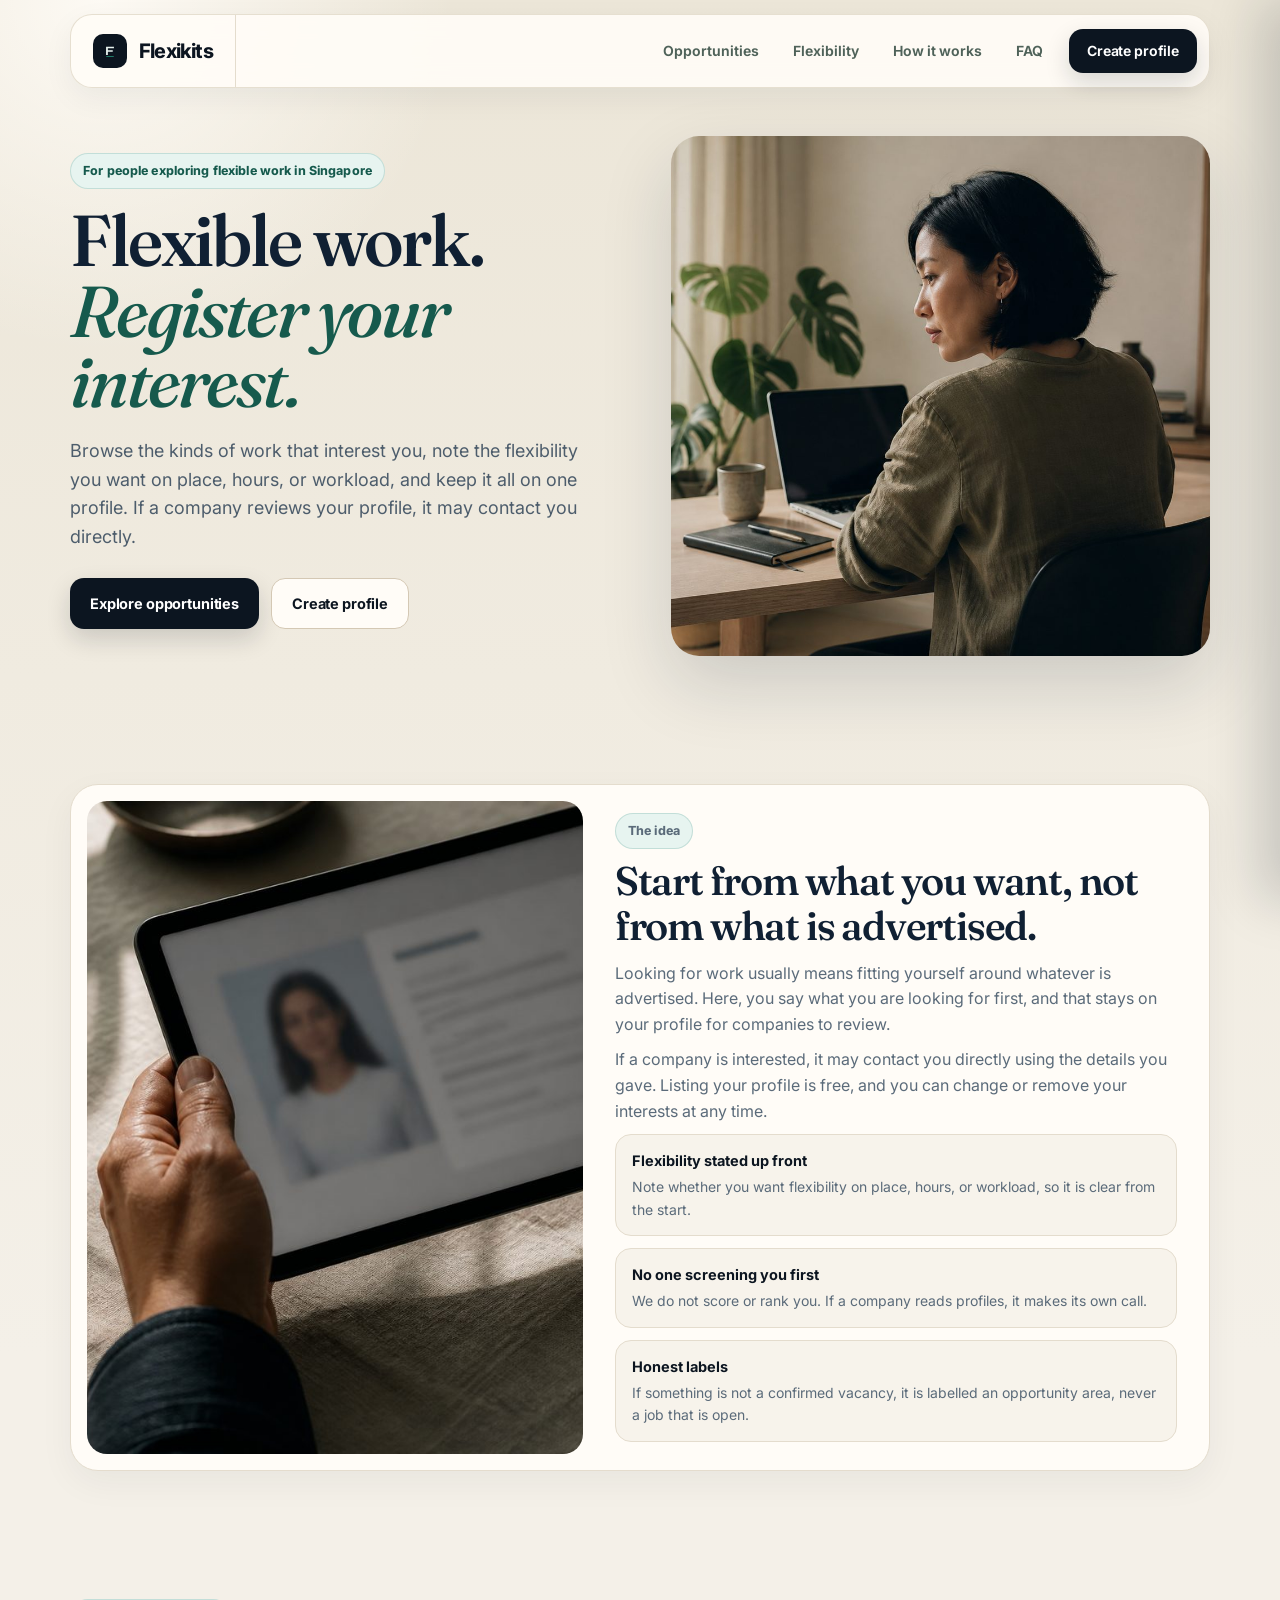
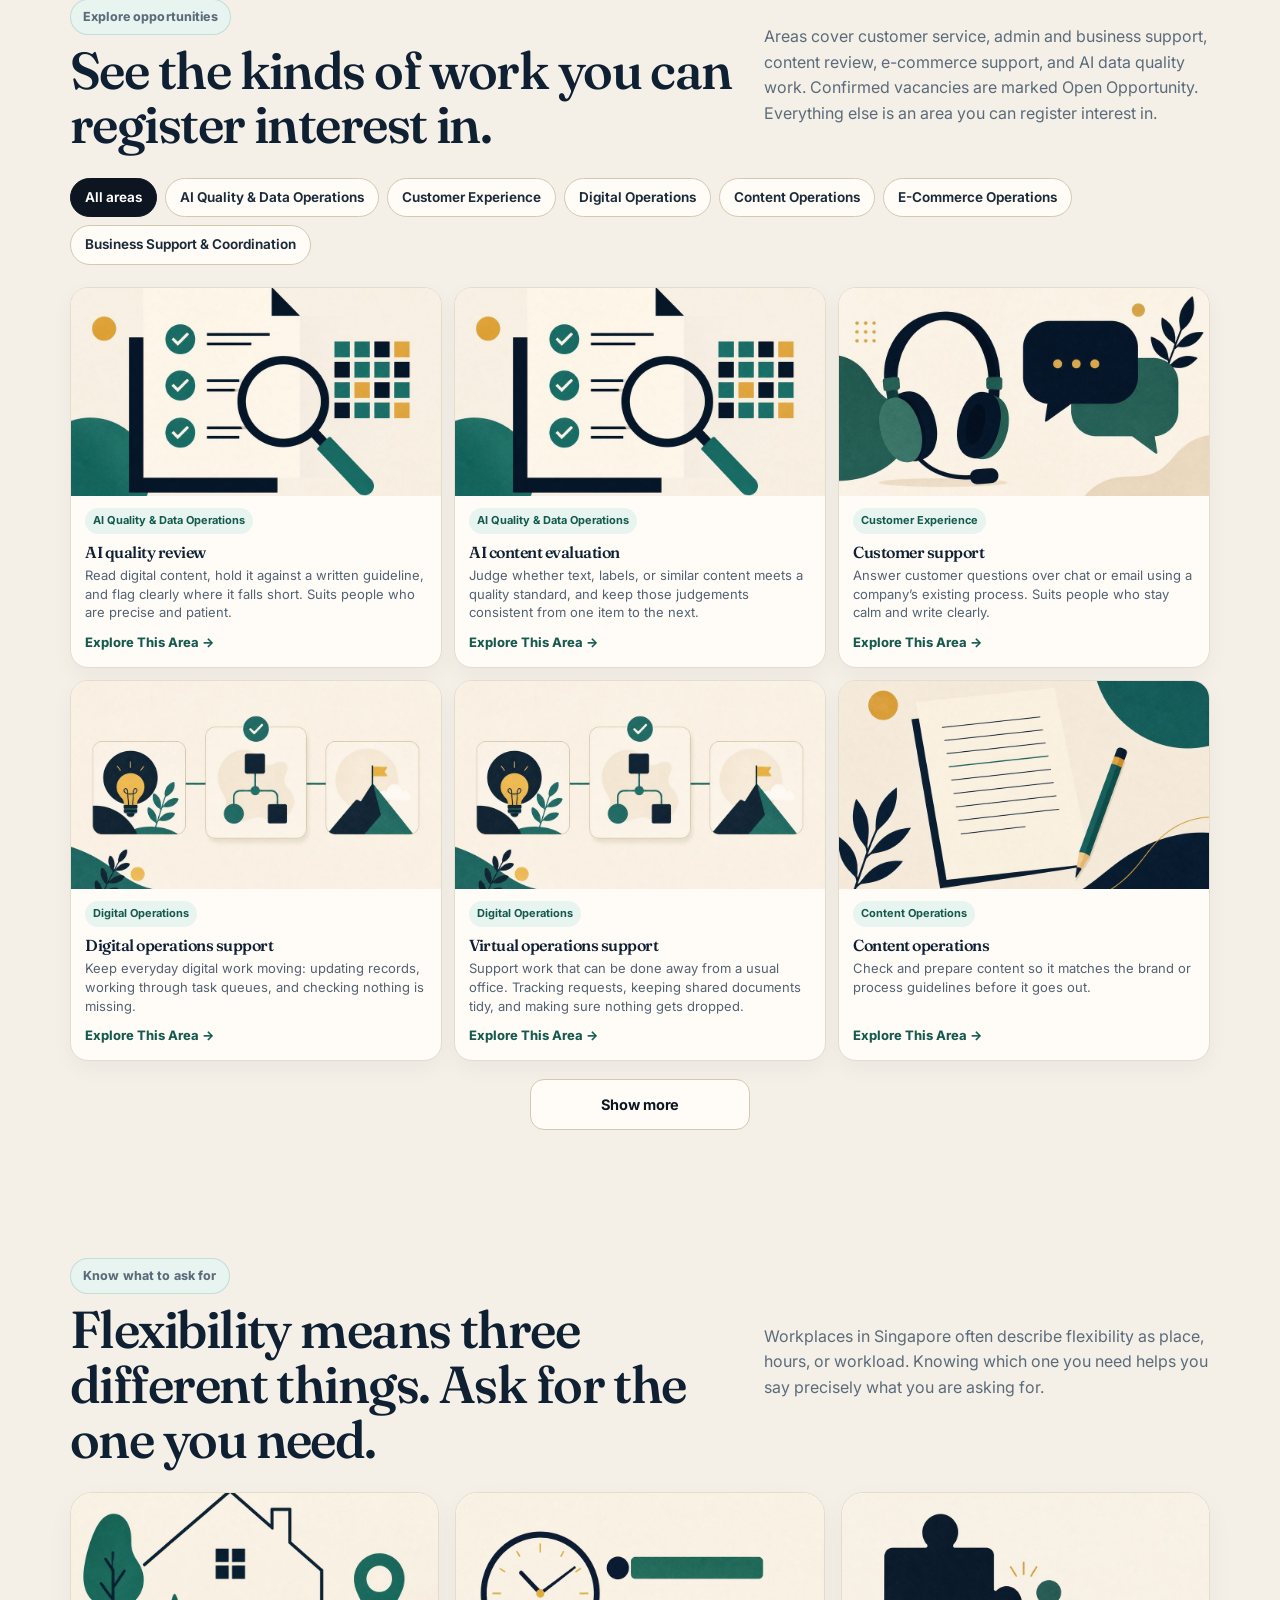
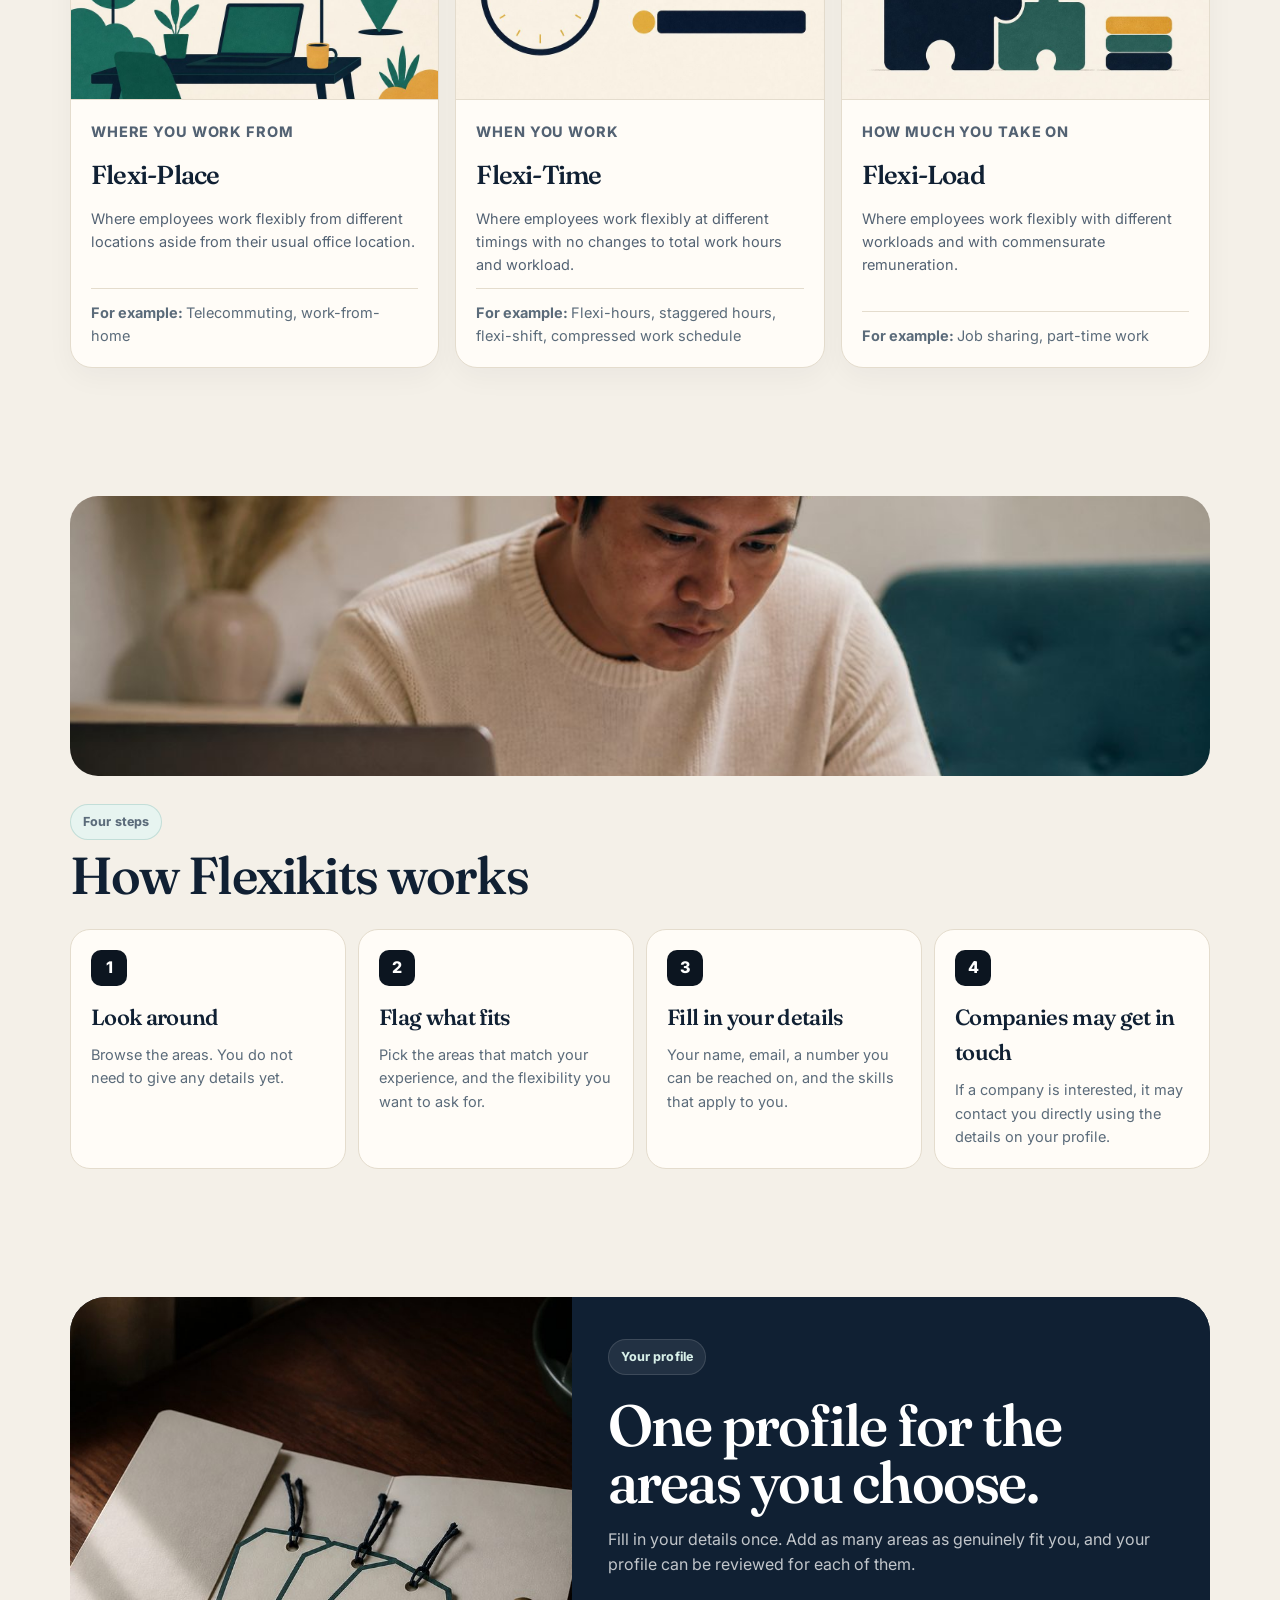
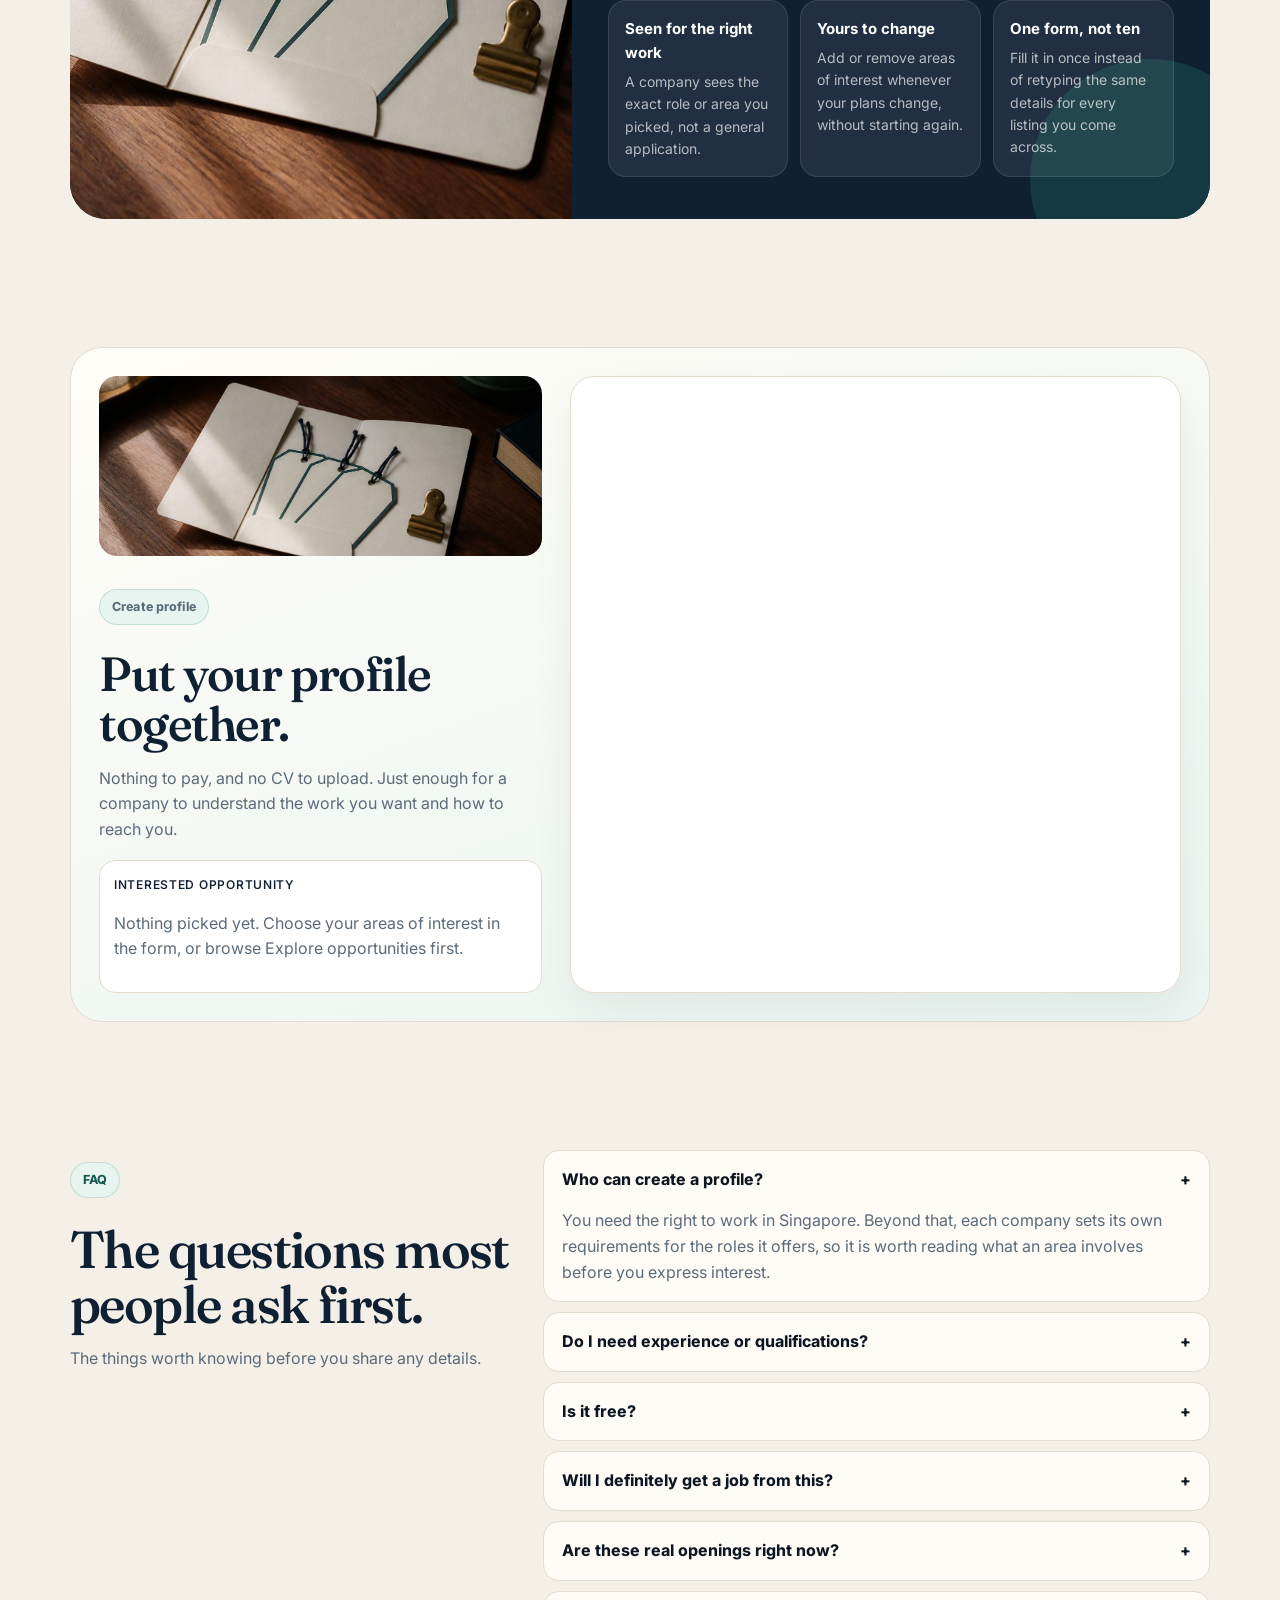
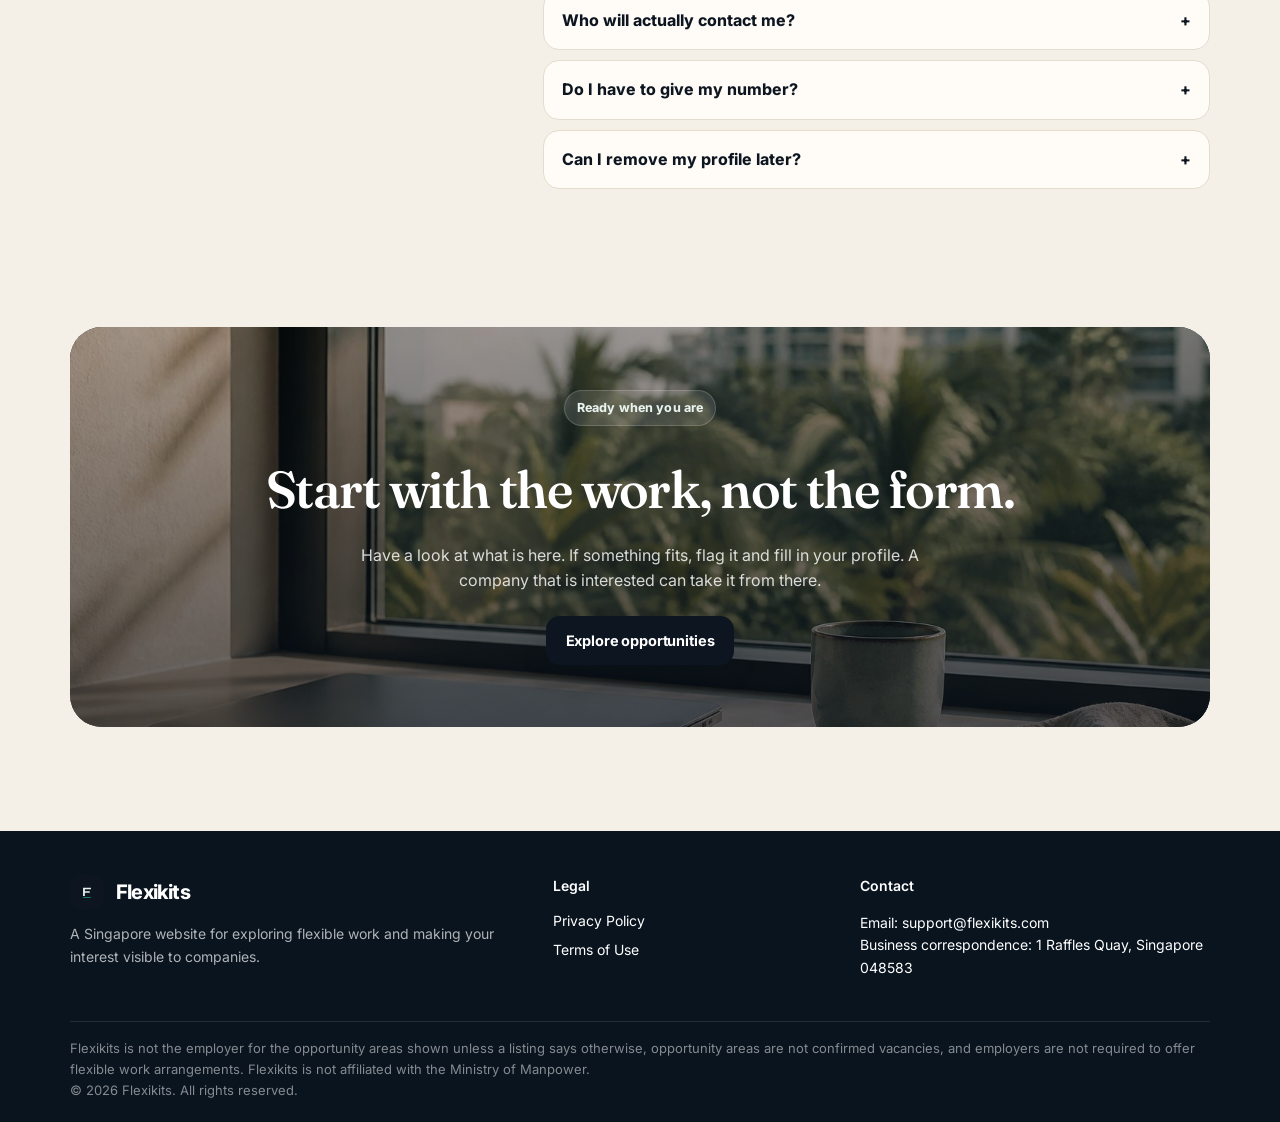
==== commit 78fd1a21: "Soften visitor copy so policy care still reads naturally Lead with what the reader can do. Keep “may" ====
--- a/index.html
+++ b/index.html
@@ -11,7 +11,7 @@
 'https://www.googletagmanager.com/gtm.js?id='+i+dl;f.parentNode.insertBefore(j,f);
 })(window,document,'script','dataLayer','GTM-56ZWLP2X');</script>
 <!-- End Google Tag Manager -->
-  <meta name="description" content="Browse flexible work areas in Singapore, note the flexibility you want, and register your interest on one profile. Flexikits is not an employer and does not promise a job or a company reply.">
+  <meta name="description" content="Browse flexible work areas in Singapore, note the flexibility you want on place, hours or workload, and keep it on one profile. Free to join.">
   <meta name="robots" content="index, follow, max-image-preview:large">
   <meta name="theme-color" content="#0c1520">
   <link rel="icon" href="favicon.png" type="image/svg+xml">
@@ -20,7 +20,7 @@
   <meta property="og:site_name" content="Flexikits">
   <meta property="og:locale" content="en_SG">
   <meta property="og:title" content="Flexible Work in Singapore: Flexi-Place, Flexi-Time, Flexi-Load | Flexikits">
-  <meta property="og:description" content="Browse flexible work areas in Singapore and register your interest. Flexikits is not an employer and does not promise a job or a company reply.">
+  <meta property="og:description" content="Browse flexible work areas in Singapore, note the flexibility you want, and keep it on one profile. Free to join.">
   <meta property="og:image" content="assets/hero-workspace.jpg">
   <meta property="og:image:alt" content="Someone working at a sunlit desk in Singapore">
   <meta name="twitter:card" content="summary_large_image">
@@ -57,7 +57,7 @@
         <div class="hero-copy reveal">
           <p class="eyebrow">For people exploring flexible work in Singapore</p>
           <h1>Flexible work. <em>Register your interest.</em></h1>
-          <p class="lead">Browse the kinds of work you can register interest in, note the flexibility you want on place, hours, or workload, and keep it on one profile. Creating a profile does not mean a vacancy exists, and it does not mean a company will contact you.</p>
+          <p class="lead">Browse the kinds of work that interest you, note the flexibility you want on place, hours, or workload, and keep it all on one profile. If a company reviews your profile, it may contact you directly.</p>
           <div class="hero-actions">
             <a class="btn" href="#opportunities">Explore opportunities</a>
             <a class="btn secondary" href="#profile">Create profile</a>
@@ -79,12 +79,12 @@
           <div>
             <p class="eyebrow">The idea</p>
             <h2>Start from what you want, not from what is advertised.</h2>
-            <p>Looking for work usually means fitting yourself around whatever is advertised. Here, you say what you are looking for first, and that stays on your profile if a company later reviews it.</p>
-            <p>If a company is interested, it may contact you directly using the details you gave. Listing your profile is free, and you can change or remove your interests at any time. Flexikits is not an employer and does not place people into jobs.</p>
+            <p>Looking for work usually means fitting yourself around whatever is advertised. Here, you say what you are looking for first, and that stays on your profile for companies to review.</p>
+            <p>If a company is interested, it may contact you directly using the details you gave. Listing your profile is free, and you can change or remove your interests at any time.</p>
             <div class="trust-points">
               <div class="trust-point">
                 <strong>Flexibility stated up front</strong>
-                <p>Note whether you want flexibility on place, hours, or workload. That is your preference, not a promise that an employer offers it.</p>
+                <p>Note whether you want flexibility on place, hours, or workload, so it is clear from the start.</p>
               </div>
               <div class="trust-point">
                 <strong>No one screening you first</strong>
@@ -107,7 +107,7 @@
             <p class="eyebrow">Explore opportunities</p>
             <h2>See the kinds of work you can register interest in.</h2>
           </div>
-          <p>Areas cover customer service, admin and business support, content review, e-commerce support, and AI data quality work. Confirmed vacancies are marked Open Opportunity. Everything else is an area you can register interest in, not a job that is open today.</p>
+          <p>Areas cover customer service, admin and business support, content review, e-commerce support, and AI data quality work. Confirmed vacancies are marked Open Opportunity. Everything else is an area you can register interest in.</p>
         </div>
 
         <!--
@@ -134,7 +134,7 @@
             <p class="eyebrow">Know what to ask for</p>
             <h2>Flexibility means three different things. Ask for the one you need.</h2>
           </div>
-          <p>Workplaces in Singapore often describe flexibility as place, hours, or workload. Knowing which one you need helps you say precisely what you are asking for. Flexikits is not affiliated with the Ministry of Manpower and cannot say what any employer will offer.</p>
+          <p>Workplaces in Singapore often describe flexibility as place, hours, or workload. Knowing which one you need helps you say precisely what you are asking for.</p>
         </div>
 
         <div class="flex-grid" id="flexibility-grid"></div>
@@ -167,7 +167,7 @@
           </article>
           <article class="step reveal">
             <h3>Companies may get in touch</h3>
-            <p>If a company later reviews profiles in those areas, it may contact you directly. We cannot say that anyone will get in touch.</p>
+            <p>If a company is interested, it may contact you directly using the details on your profile.</p>
           </article>
         </div>
       </div>
@@ -182,11 +182,11 @@
           <div class="usp">
             <p class="eyebrow">Your profile</p>
             <h2>One profile for the areas you choose.</h2>
-            <p>Fill in your details once. Add as many areas as genuinely fit you. If a company later reviews profiles, it can see the areas you picked. That is not a job offer.</p>
+            <p>Fill in your details once. Add as many areas as genuinely fit you, and your profile can be reviewed for each of them.</p>
             <div class="usp-grid">
               <div class="usp-item">
                 <h3>Seen for the right work</h3>
-                <p>A company sees the area you picked, not a general application for an open role.</p>
+                <p>A company sees the exact role or area you picked, not a general application.</p>
               </div>
               <div class="usp-item">
                 <h3>Yours to change</h3>
@@ -213,7 +213,7 @@
           </figure>
           <p class="eyebrow">Create profile</p>
           <h2>Put your profile together.</h2>
-          <p>Nothing to pay, and no CV to upload. Just enough to record the work you want and how to reach you. This is not a job application.</p>
+          <p>Nothing to pay, and no CV to upload. Just enough for a company to understand the work you want and how to reach you.</p>
           <div class="interest-summary" id="interest-summary">
             <h3>Interested opportunity</h3>
             <p id="interest-summary-empty">Nothing picked yet. Choose your areas of interest in the form, or browse Explore opportunities first.</p>
@@ -238,11 +238,11 @@
         <div class="faq-panel reveal">
           <div class="faq-card open">
             <button class="faq-q" type="button">Who can create a profile? <span aria-hidden="true">+</span></button>
-            <div class="faq-a">You need the right to work in Singapore. Beyond that, each company that later reviews a profile sets its own requirements, so it is worth reading what an area involves before you express interest.</div>
+            <div class="faq-a">You need the right to work in Singapore. Beyond that, each company sets its own requirements for the roles it offers, so it is worth reading what an area involves before you express interest.</div>
           </div>
           <div class="faq-card">
             <button class="faq-q" type="button">Do I need experience or qualifications? <span aria-hidden="true">+</span></button>
-            <div class="faq-a">That depends on the company, if one later reviews your profile. The areas here range from support and coordination work to content and data review, so open a few and see which ones match what you can already do.</div>
+            <div class="faq-a">That depends on the role, and each company decides its own requirements. The areas here range from support and coordination work to content and data review, so open a few and see which ones match what you can already do.</div>
           </div>
           <div class="faq-card">
             <button class="faq-q" type="button">Is it free? <span aria-hidden="true">+</span></button>
@@ -250,15 +250,15 @@
           </div>
           <div class="faq-card">
             <button class="faq-q" type="button">Will I definitely get a job from this? <span aria-hidden="true">+</span></button>
-            <div class="faq-a">No, and we will not pretend otherwise. Creating a profile records your interest. Whether anyone gets in touch is their decision, not ours. We are not your employer and we do not place people into jobs.</div>
+            <div class="faq-a">No, and we will not pretend otherwise. Creating a profile lets companies see the areas you are open to. Whether anyone gets in touch is their decision, not ours. We are not your employer and we do not place people into jobs.</div>
           </div>
           <div class="faq-card">
             <button class="faq-q" type="button">Are these real openings right now? <span aria-hidden="true">+</span></button>
-            <div class="faq-a">Only items labelled &ldquo;Open Opportunity&rdquo; are confirmed vacancies. Anything marked &ldquo;Opportunity Area&rdquo; is a type of work you can register interest in. There are no Open Opportunity items on this page today. Flexikits is not a government service and is not affiliated with the Ministry of Manpower.</div>
+            <div class="faq-a">Only the ones labelled &ldquo;Open Opportunity&rdquo; are confirmed vacancies. Anything marked &ldquo;Opportunity Area&rdquo; is a type of work you can register interest in, so companies know what you are open to.</div>
           </div>
           <div class="faq-card">
             <button class="faq-q" type="button">Who will actually contact me? <span aria-hidden="true">+</span></button>
-            <div class="faq-a">If anyone contacts you, it should be a company using the email or number on your profile. We do not call on their behalf, and we cannot promise that anyone will reach out. If someone contacts you claiming to be Flexikits offering you a job, treat that as a warning sign.</div>
+            <div class="faq-a">A company, using the email or number on your profile. We do not call on their behalf, and we cannot promise that anyone will reach out. If someone contacts you claiming to be Flexikits offering you a job, treat that as a warning sign.</div>
           </div>
           <div class="faq-card">
             <button class="faq-q" type="button">Do I have to give my number? <span aria-hidden="true">+</span></button>
@@ -279,7 +279,7 @@
           <div class="final-cta-copy">
             <p class="eyebrow">Ready when you are</p>
             <h2>Start with the work, not the form.</h2>
-            <p>Have a look at the areas here. If something fits, flag it and fill in your profile. That records your interest. It is not a job offer.</p>
+            <p>Have a look at what is here. If something fits, flag it and fill in your profile. A company that is interested can take it from there.</p>
             <a class="btn" href="#opportunities">Explore opportunities</a>
           </div>
         </div>
@@ -328,7 +328,7 @@
             "name": "Who can create a profile?",
             "acceptedAnswer": {
               "@type": "Answer",
-              "text": "You need the right to work in Singapore. Beyond that, each company that later reviews a profile sets its own requirements, so it is worth reading what an area involves before you express interest."
+              "text": "You need the right to work in Singapore. Beyond that, each company sets its own requirements for the roles it offers, so it is worth reading what an area involves before you express interest."
             }
           },
           {
@@ -336,7 +336,7 @@
             "name": "Do I need experience or qualifications?",
             "acceptedAnswer": {
               "@type": "Answer",
-              "text": "That depends on the company, if one later reviews your profile. The areas here range from support and coordination work to content and data review, so open a few and see which ones match what you can already do."
+              "text": "That depends on the role, and each company decides its own requirements. The areas here range from support and coordination work to content and data review, so open a few and see which ones match what you can already do."
             }
           },
           {
@@ -352,7 +352,7 @@
             "name": "Will I definitely get a job from this?",
             "acceptedAnswer": {
               "@type": "Answer",
-              "text": "No, and we will not pretend otherwise. Creating a profile records your interest. Whether anyone gets in touch is their decision, not ours. We are not your employer and we do not place people into jobs."
+              "text": "No, and we will not pretend otherwise. Creating a profile lets companies see the areas you are open to. Whether anyone gets in touch is their decision, not ours. We are not your employer and we do not place people into jobs."
             }
           },
           {
@@ -360,7 +360,7 @@
             "name": "Are these real openings right now?",
             "acceptedAnswer": {
               "@type": "Answer",
-              "text": "Only items labelled “Open Opportunity” are confirmed vacancies. Anything marked “Opportunity Area” is a type of work you can register interest in. There are no Open Opportunity items on this page today. Flexikits is not a government service and is not affiliated with the Ministry of Manpower."
+              "text": "Only the ones labelled “Open Opportunity” are confirmed vacancies. Anything marked “Opportunity Area” is a type of work you can register interest in, so companies know what you are open to."
             }
           },
           {
@@ -368,7 +368,7 @@
             "name": "Who will actually contact me?",
             "acceptedAnswer": {
               "@type": "Answer",
-              "text": "If anyone contacts you, it should be a company using the email or number on your profile. We do not call on their behalf, and we cannot promise that anyone will reach out. If someone contacts you claiming to be Flexikits offering you a job, treat that as a warning sign."
+              "text": "A company, using the email or number on your profile. We do not call on their behalf, and we cannot promise that anyone will reach out. If someone contacts you claiming to be Flexikits offering you a job, treat that as a warning sign."
             }
           },
           {
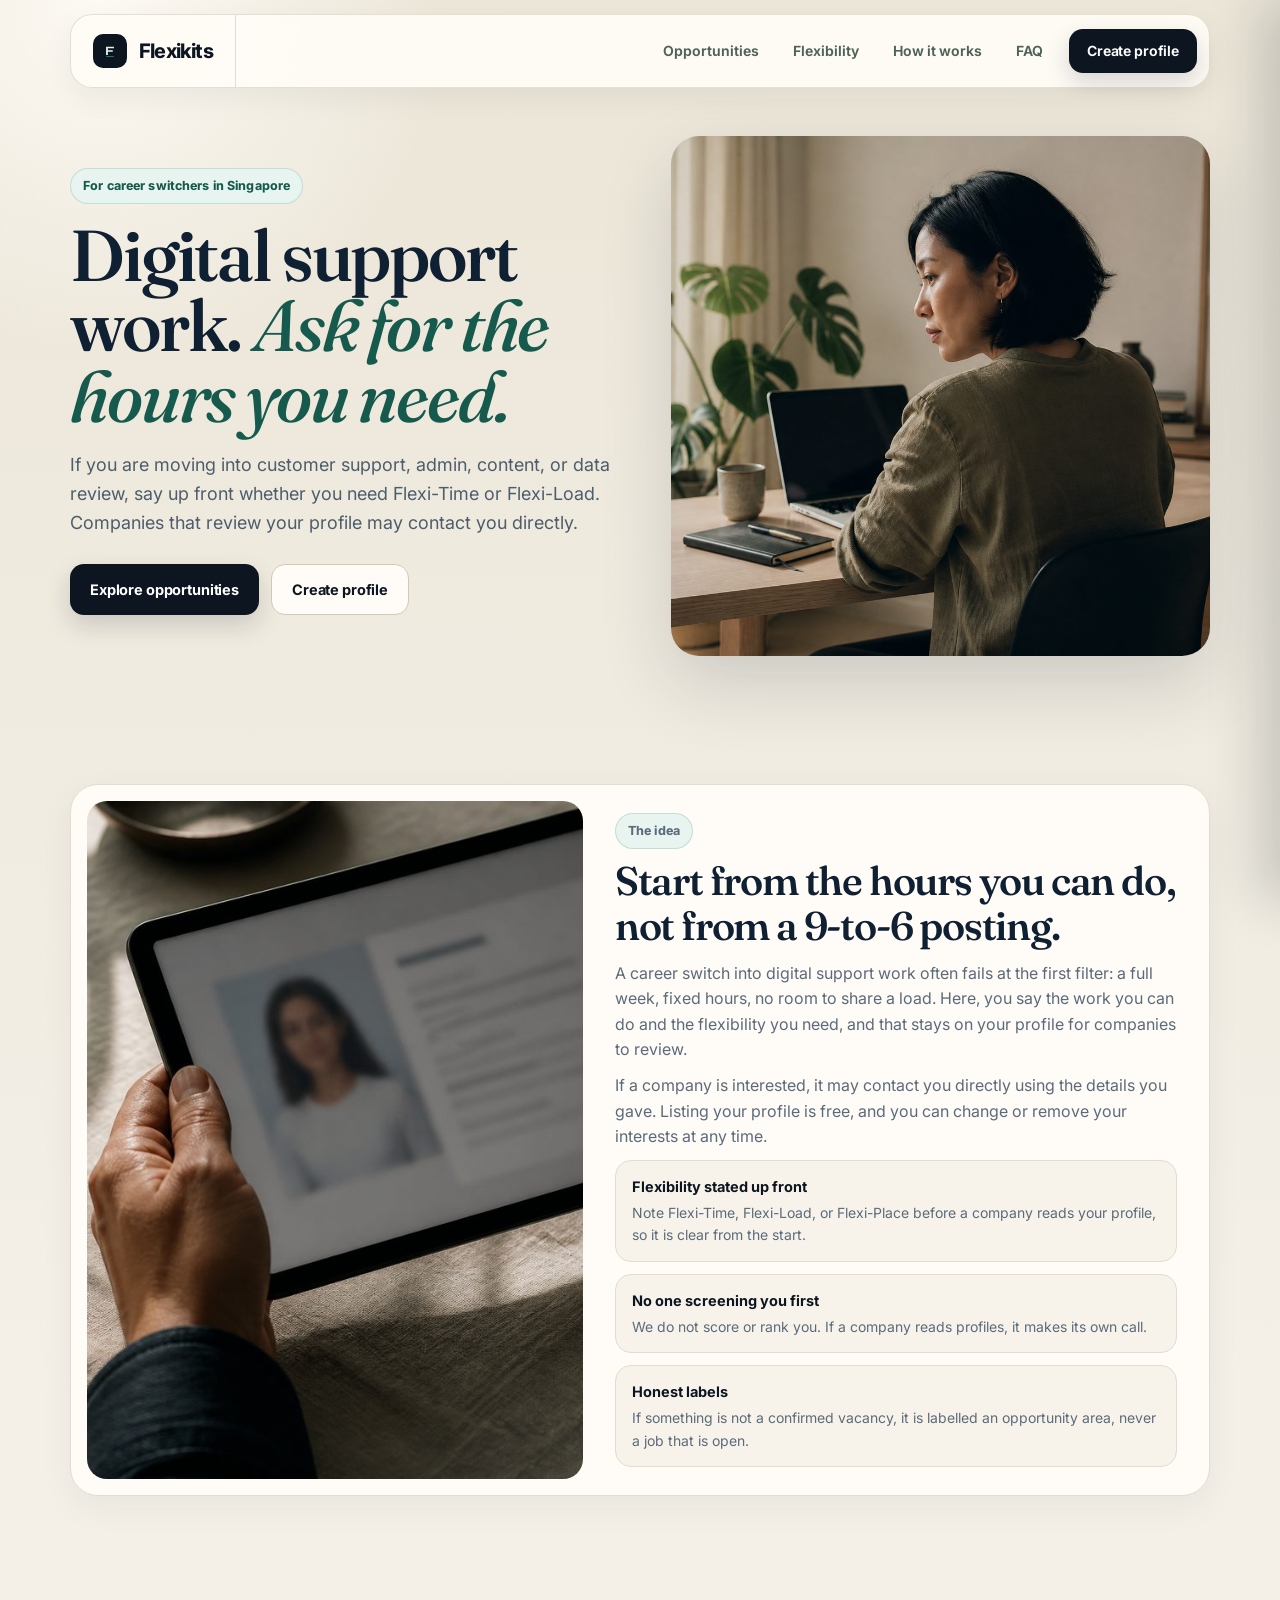
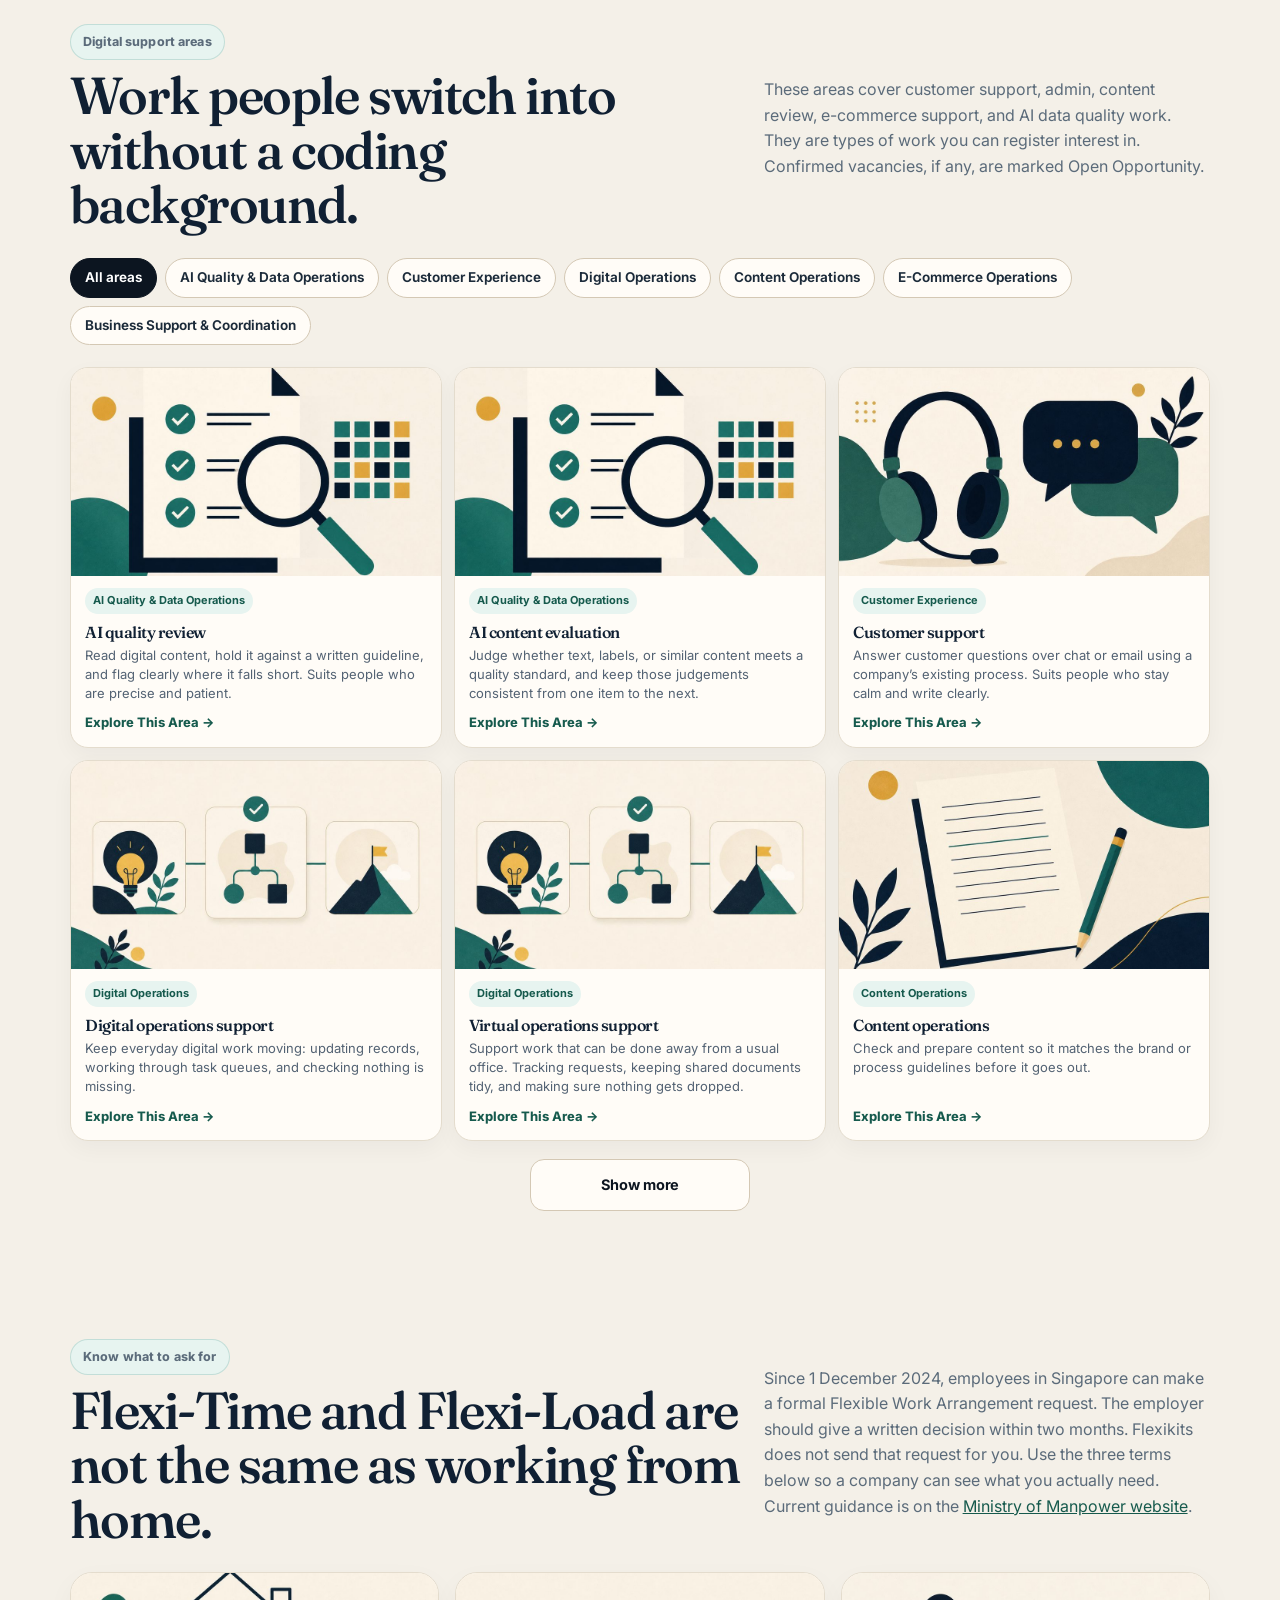
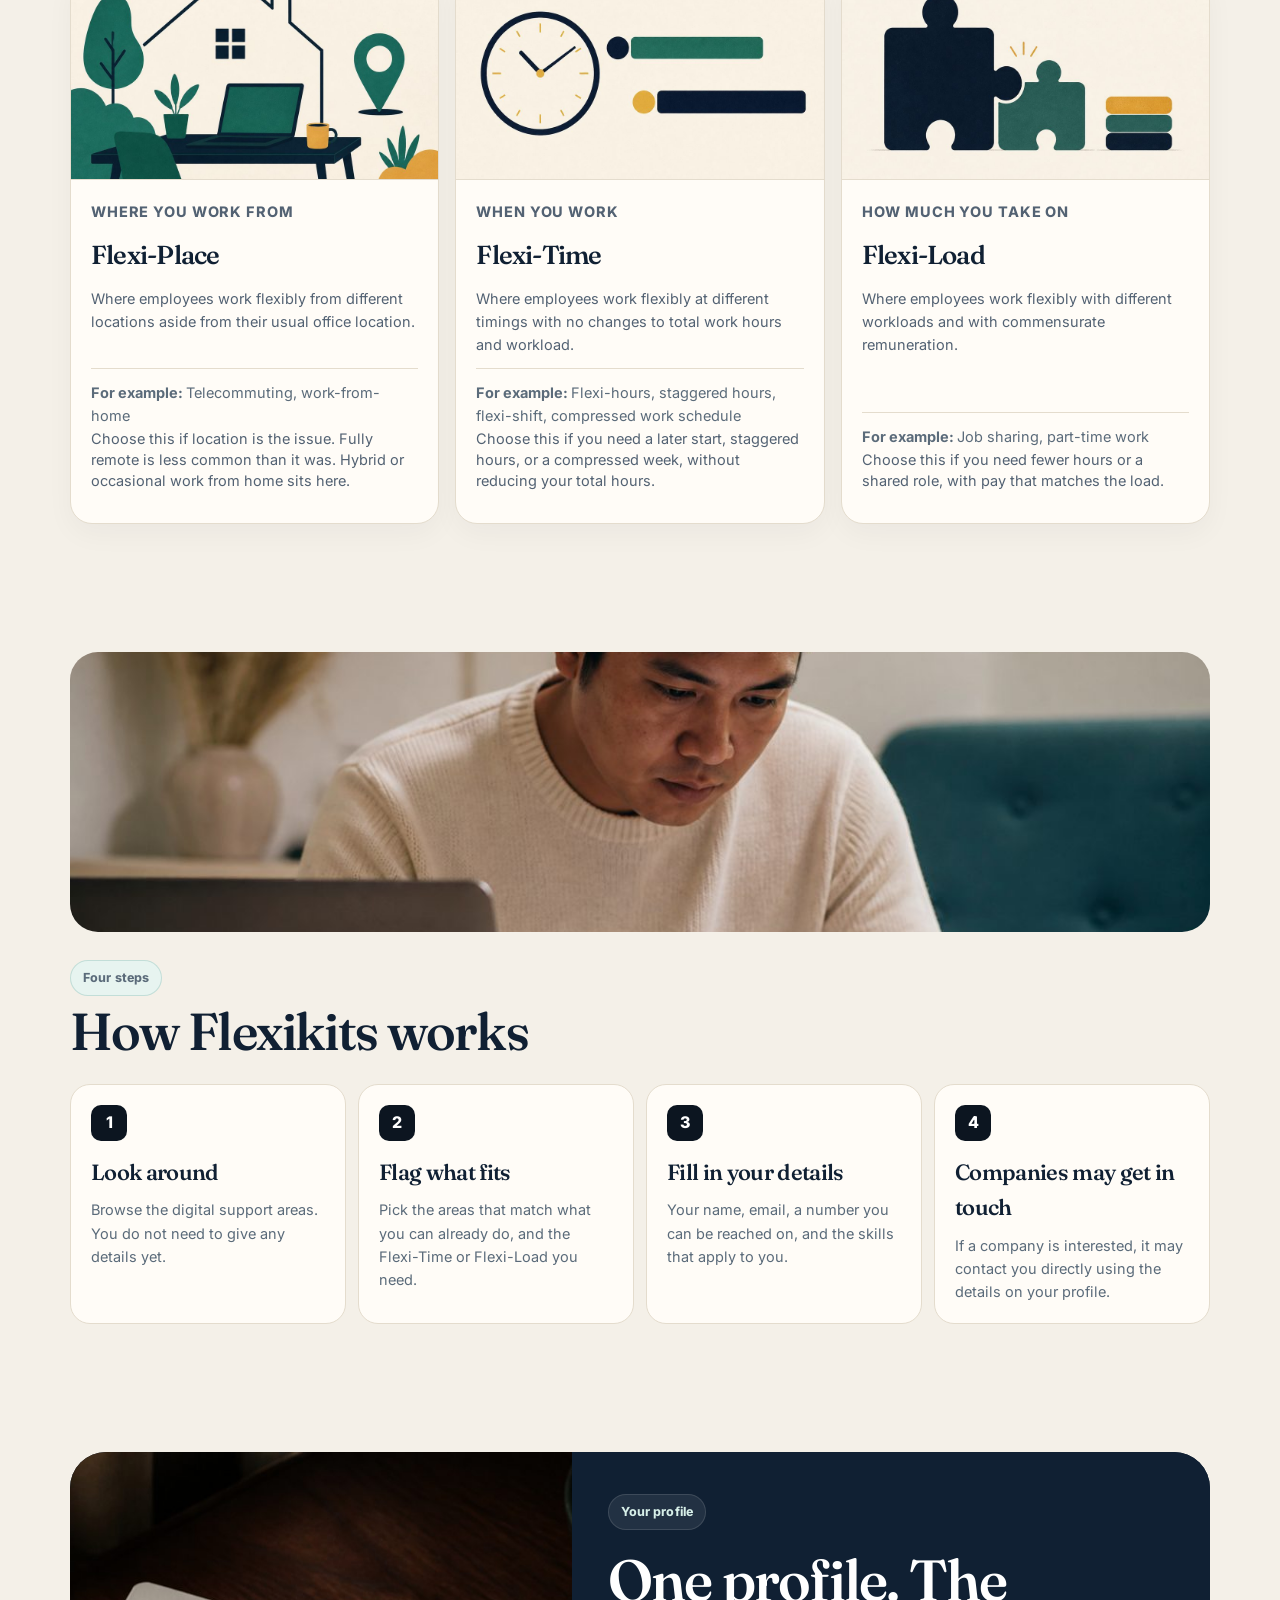
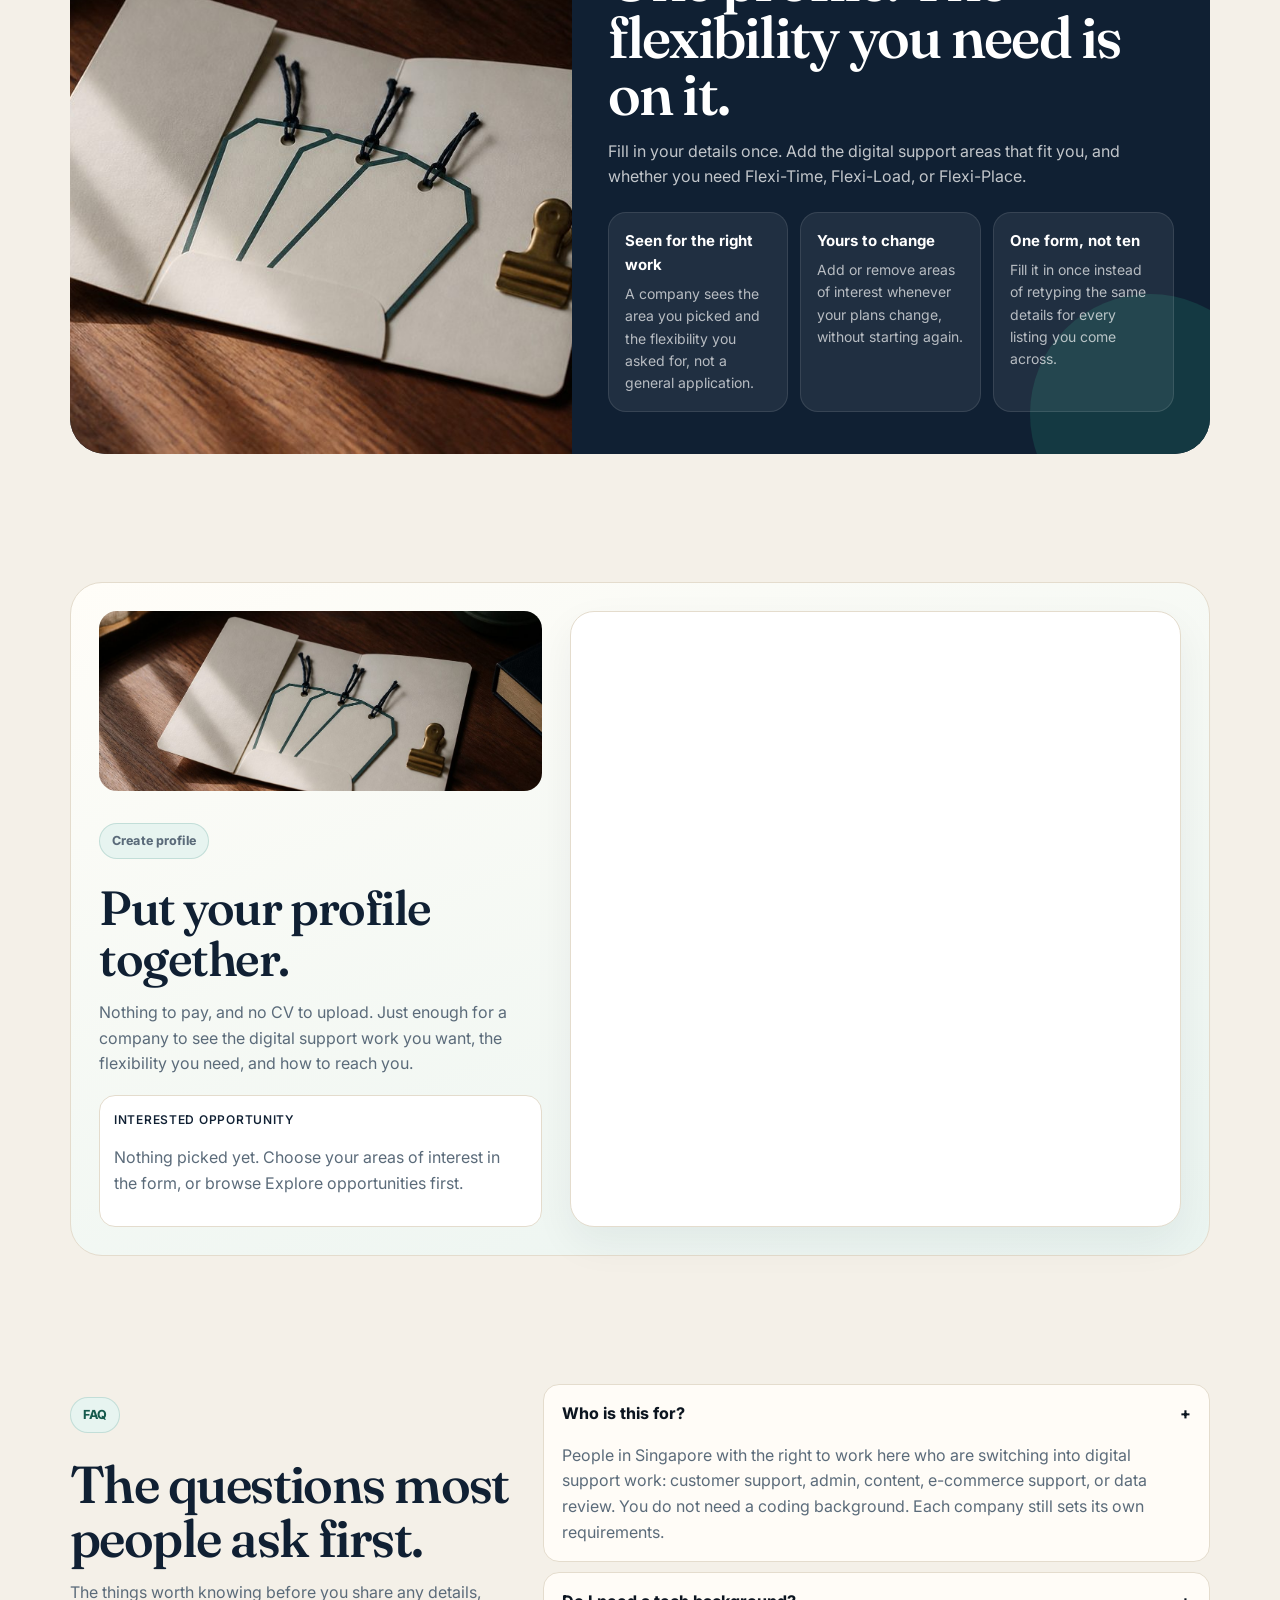
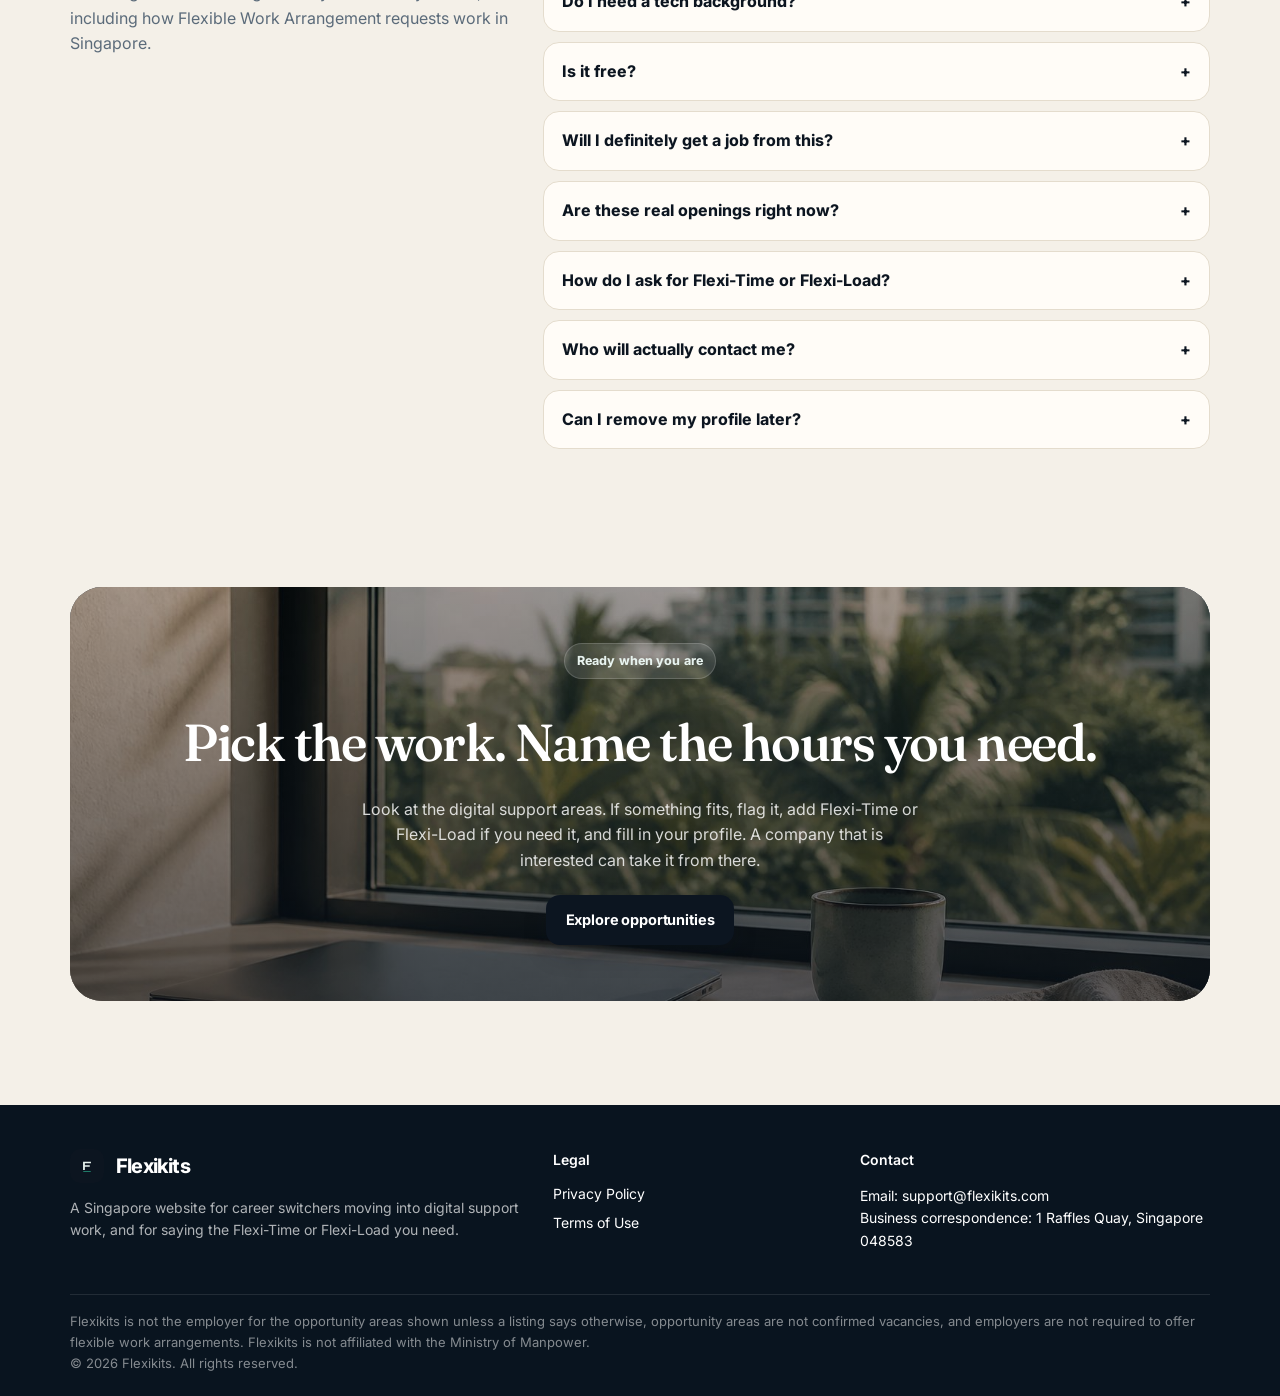
==== commit c259eb86: "Narrow the page to career switchers and FWA guidance Retarget copy to people moving into digital sup" ====
--- a/index.html
+++ b/index.html
@@ -3,7 +3,7 @@
 <head>
   <meta charset="utf-8">
   <meta name="viewport" content="width=device-width, initial-scale=1">
-  <title>Flexible Work in Singapore: Flexi-Place, Flexi-Time, Flexi-Load | Flexikits</title>
+  <title>Digital support work in Singapore: Flexi-Time and Flexi-Load | Flexikits</title>
 <!-- Google Tag Manager -->
 <script>(function(w,d,s,l,i){w[l]=w[l]||[];w[l].push({'gtm.start':
 new Date().getTime(),event:'gtm.js'});var f=d.getElementsByTagName(s)[0],
@@ -11,7 +11,7 @@
 'https://www.googletagmanager.com/gtm.js?id='+i+dl;f.parentNode.insertBefore(j,f);
 })(window,document,'script','dataLayer','GTM-56ZWLP2X');</script>
 <!-- End Google Tag Manager -->
-  <meta name="description" content="Browse flexible work areas in Singapore, note the flexibility you want on place, hours or workload, and keep it on one profile. Free to join.">
+  <meta name="description" content="For career switchers in Singapore moving into digital support work. Learn Flexi-Time and Flexi-Load, then put the flexibility you need on one profile. Free to join.">
   <meta name="robots" content="index, follow, max-image-preview:large">
   <meta name="theme-color" content="#0c1520">
   <link rel="icon" href="favicon.png" type="image/svg+xml">
@@ -19,13 +19,13 @@
   <meta property="og:type" content="website">
   <meta property="og:site_name" content="Flexikits">
   <meta property="og:locale" content="en_SG">
-  <meta property="og:title" content="Flexible Work in Singapore: Flexi-Place, Flexi-Time, Flexi-Load | Flexikits">
-  <meta property="og:description" content="Browse flexible work areas in Singapore, note the flexibility you want, and keep it on one profile. Free to join.">
+  <meta property="og:title" content="Digital support work in Singapore: Flexi-Time and Flexi-Load | Flexikits">
+  <meta property="og:description" content="For career switchers in Singapore moving into digital support work. Learn Flexi-Time and Flexi-Load, then put the flexibility you need on one profile.">
   <meta property="og:image" content="assets/hero-workspace.jpg">
   <meta property="og:image:alt" content="Someone working at a sunlit desk in Singapore">
   <meta name="twitter:card" content="summary_large_image">
-  <meta name="twitter:title" content="Flexible Work in Singapore: Flexi-Place, Flexi-Time, Flexi-Load | Flexikits">
-  <meta name="twitter:description" content="Register interest in flexible work areas in Singapore across customer service, admin support, content review and data operations.">
+  <meta name="twitter:title" content="Digital support work in Singapore: Flexi-Time and Flexi-Load | Flexikits">
+  <meta name="twitter:description" content="For career switchers in Singapore: customer support, admin, content, and data review, with the flexibility you need on hours or workload.">
   <meta name="twitter:image" content="assets/hero-workspace.jpg">
   <!--
     BUILD NOTE (not shown to visitors)
@@ -55,9 +55,9 @@
     <section class="hero" id="top">
       <div class="container hero-grid">
         <div class="hero-copy reveal">
-          <p class="eyebrow">For people exploring flexible work in Singapore</p>
-          <h1>Flexible work. <em>Register your interest.</em></h1>
-          <p class="lead">Browse the kinds of work that interest you, note the flexibility you want on place, hours, or workload, and keep it all on one profile. If a company reviews your profile, it may contact you directly.</p>
+          <p class="eyebrow">For career switchers in Singapore</p>
+          <h1>Digital support work. <em>Ask for the hours you need.</em></h1>
+          <p class="lead">If you are moving into customer support, admin, content, or data review, say up front whether you need Flexi-Time or Flexi-Load. Companies that review your profile may contact you directly.</p>
           <div class="hero-actions">
             <a class="btn" href="#opportunities">Explore opportunities</a>
             <a class="btn secondary" href="#profile">Create profile</a>
@@ -78,13 +78,13 @@
           </figure>
           <div>
             <p class="eyebrow">The idea</p>
-            <h2>Start from what you want, not from what is advertised.</h2>
-            <p>Looking for work usually means fitting yourself around whatever is advertised. Here, you say what you are looking for first, and that stays on your profile for companies to review.</p>
+            <h2>Start from the hours you can do, not from a 9-to-6 posting.</h2>
+            <p>A career switch into digital support work often fails at the first filter: a full week, fixed hours, no room to share a load. Here, you say the work you can do and the flexibility you need, and that stays on your profile for companies to review.</p>
             <p>If a company is interested, it may contact you directly using the details you gave. Listing your profile is free, and you can change or remove your interests at any time.</p>
             <div class="trust-points">
               <div class="trust-point">
                 <strong>Flexibility stated up front</strong>
-                <p>Note whether you want flexibility on place, hours, or workload, so it is clear from the start.</p>
+                <p>Note Flexi-Time, Flexi-Load, or Flexi-Place before a company reads your profile, so it is clear from the start.</p>
               </div>
               <div class="trust-point">
                 <strong>No one screening you first</strong>
@@ -104,10 +104,10 @@
       <div class="container">
         <div class="section-head reveal">
           <div>
-            <p class="eyebrow">Explore opportunities</p>
-            <h2>See the kinds of work you can register interest in.</h2>
-          </div>
-          <p>Areas cover customer service, admin and business support, content review, e-commerce support, and AI data quality work. Confirmed vacancies are marked Open Opportunity. Everything else is an area you can register interest in.</p>
+            <p class="eyebrow">Digital support areas</p>
+            <h2>Work people switch into without a coding background.</h2>
+          </div>
+          <p>These areas cover customer support, admin, content review, e-commerce support, and AI data quality work. They are types of work you can register interest in. Confirmed vacancies, if any, are marked Open Opportunity.</p>
         </div>
 
         <!--
@@ -132,9 +132,9 @@
         <div class="section-head reveal">
           <div>
             <p class="eyebrow">Know what to ask for</p>
-            <h2>Flexibility means three different things. Ask for the one you need.</h2>
-          </div>
-          <p>Workplaces in Singapore often describe flexibility as place, hours, or workload. Knowing which one you need helps you say precisely what you are asking for.</p>
+            <h2>Flexi-Time and Flexi-Load are not the same as working from home.</h2>
+          </div>
+          <p>Since 1 December 2024, employees in Singapore can make a formal Flexible Work Arrangement request. The employer should give a written decision within two months. Flexikits does not send that request for you. Use the three terms below so a company can see what you actually need. Current guidance is on the <a href="https://www.mom.gov.sg/employment-practices/good-work-practices/flexible-work-arrangements" rel="noopener noreferrer" target="_blank">Ministry of Manpower website</a>.</p>
         </div>
 
         <div class="flex-grid" id="flexibility-grid"></div>
@@ -155,11 +155,11 @@
         <div class="steps">
           <article class="step reveal">
             <h3>Look around</h3>
-            <p>Browse the areas. You do not need to give any details yet.</p>
+            <p>Browse the digital support areas. You do not need to give any details yet.</p>
           </article>
           <article class="step reveal">
             <h3>Flag what fits</h3>
-            <p>Pick the areas that match your experience, and the flexibility you want to ask for.</p>
+            <p>Pick the areas that match what you can already do, and the Flexi-Time or Flexi-Load you need.</p>
           </article>
           <article class="step reveal">
             <h3>Fill in your details</h3>
@@ -181,12 +181,12 @@
           </figure>
           <div class="usp">
             <p class="eyebrow">Your profile</p>
-            <h2>One profile for the areas you choose.</h2>
-            <p>Fill in your details once. Add as many areas as genuinely fit you, and your profile can be reviewed for each of them.</p>
+            <h2>One profile. The flexibility you need is on it.</h2>
+            <p>Fill in your details once. Add the digital support areas that fit you, and whether you need Flexi-Time, Flexi-Load, or Flexi-Place.</p>
             <div class="usp-grid">
               <div class="usp-item">
                 <h3>Seen for the right work</h3>
-                <p>A company sees the exact role or area you picked, not a general application.</p>
+                <p>A company sees the area you picked and the flexibility you asked for, not a general application.</p>
               </div>
               <div class="usp-item">
                 <h3>Yours to change</h3>
@@ -213,7 +213,7 @@
           </figure>
           <p class="eyebrow">Create profile</p>
           <h2>Put your profile together.</h2>
-          <p>Nothing to pay, and no CV to upload. Just enough for a company to understand the work you want and how to reach you.</p>
+          <p>Nothing to pay, and no CV to upload. Just enough for a company to see the digital support work you want, the flexibility you need, and how to reach you.</p>
           <div class="interest-summary" id="interest-summary">
             <h3>Interested opportunity</h3>
             <p id="interest-summary-empty">Nothing picked yet. Choose your areas of interest in the form, or browse Explore opportunities first.</p>
@@ -233,16 +233,16 @@
         <div class="reveal">
           <p class="eyebrow">FAQ</p>
           <h2>The questions most people ask first.</h2>
-          <p>The things worth knowing before you share any details.</p>
+          <p>The things worth knowing before you share any details, including how Flexible Work Arrangement requests work in Singapore.</p>
         </div>
         <div class="faq-panel reveal">
           <div class="faq-card open">
-            <button class="faq-q" type="button">Who can create a profile? <span aria-hidden="true">+</span></button>
-            <div class="faq-a">You need the right to work in Singapore. Beyond that, each company sets its own requirements for the roles it offers, so it is worth reading what an area involves before you express interest.</div>
-          </div>
-          <div class="faq-card">
-            <button class="faq-q" type="button">Do I need experience or qualifications? <span aria-hidden="true">+</span></button>
-            <div class="faq-a">That depends on the role, and each company decides its own requirements. The areas here range from support and coordination work to content and data review, so open a few and see which ones match what you can already do.</div>
+            <button class="faq-q" type="button">Who is this for? <span aria-hidden="true">+</span></button>
+            <div class="faq-a">People in Singapore with the right to work here who are switching into digital support work: customer support, admin, content, e-commerce support, or data review. You do not need a coding background. Each company still sets its own requirements.</div>
+          </div>
+          <div class="faq-card">
+            <button class="faq-q" type="button">Do I need a tech background? <span aria-hidden="true">+</span></button>
+            <div class="faq-a">Usually no. These areas are careful, process-based work rather than software engineering. Open an area and see whether it matches what you can already do, such as clear writing, checking details, or helping customers.</div>
           </div>
           <div class="faq-card">
             <button class="faq-q" type="button">Is it free? <span aria-hidden="true">+</span></button>
@@ -250,19 +250,19 @@
           </div>
           <div class="faq-card">
             <button class="faq-q" type="button">Will I definitely get a job from this? <span aria-hidden="true">+</span></button>
-            <div class="faq-a">No, and we will not pretend otherwise. Creating a profile lets companies see the areas you are open to. Whether anyone gets in touch is their decision, not ours. We are not your employer and we do not place people into jobs.</div>
+            <div class="faq-a">No, and we will not pretend otherwise. Creating a profile lets companies see the areas you are open to and the flexibility you need. Whether anyone gets in touch is their decision, not ours. We are not your employer and we do not place people into jobs.</div>
           </div>
           <div class="faq-card">
             <button class="faq-q" type="button">Are these real openings right now? <span aria-hidden="true">+</span></button>
             <div class="faq-a">Only the ones labelled &ldquo;Open Opportunity&rdquo; are confirmed vacancies. Anything marked &ldquo;Opportunity Area&rdquo; is a type of work you can register interest in, so companies know what you are open to.</div>
           </div>
           <div class="faq-card">
+            <button class="faq-q" type="button">How do I ask for Flexi-Time or Flexi-Load? <span aria-hidden="true">+</span></button>
+            <div class="faq-a">Put it on your Flexikits profile first, so a company can see what you need. Separately, employees in Singapore can make a formal Flexible Work Arrangement request. Since 1 December 2024, the employer should give a written decision within two months. Flexikits does not file that request for you, and we cannot say that any company here will approve it.</div>
+          </div>
+          <div class="faq-card">
             <button class="faq-q" type="button">Who will actually contact me? <span aria-hidden="true">+</span></button>
             <div class="faq-a">A company, using the email or number on your profile. We do not call on their behalf, and we cannot promise that anyone will reach out. If someone contacts you claiming to be Flexikits offering you a job, treat that as a warning sign.</div>
-          </div>
-          <div class="faq-card">
-            <button class="faq-q" type="button">Do I have to give my number? <span aria-hidden="true">+</span></button>
-            <div class="faq-a">Yes, it is a required field, because companies that do follow up often use phone or WhatsApp rather than email. It is used for the areas you have shown interest in. Unrelated marketing is a separate tick box that you can leave unchecked.</div>
           </div>
           <div class="faq-card">
             <button class="faq-q" type="button">Can I remove my profile later? <span aria-hidden="true">+</span></button>
@@ -278,8 +278,8 @@
           <img class="final-cta-photo" src="assets/cta-window.jpg" width="1600" height="900" alt="">
           <div class="final-cta-copy">
             <p class="eyebrow">Ready when you are</p>
-            <h2>Start with the work, not the form.</h2>
-            <p>Have a look at what is here. If something fits, flag it and fill in your profile. A company that is interested can take it from there.</p>
+            <h2>Pick the work. Name the hours you need.</h2>
+            <p>Look at the digital support areas. If something fits, flag it, add Flexi-Time or Flexi-Load if you need it, and fill in your profile. A company that is interested can take it from there.</p>
             <a class="btn" href="#opportunities">Explore opportunities</a>
           </div>
         </div>
@@ -309,7 +309,7 @@
       {
         "@type": "Organization",
         "name": "Flexikits",
-        "description": "A Singapore website where people browse flexible work areas and register their interest. Flexikits is not an employer and does not place people into jobs.",
+        "description": "A Singapore website for career switchers moving into digital support work, where people can note Flexi-Time or Flexi-Load on one profile. Flexikits is not an employer and does not place people into jobs.",
         "areaServed": {
           "@type": "Country",
           "name": "Singapore"
@@ -325,18 +325,18 @@
         "mainEntity": [
           {
             "@type": "Question",
-            "name": "Who can create a profile?",
-            "acceptedAnswer": {
-              "@type": "Answer",
-              "text": "You need the right to work in Singapore. Beyond that, each company sets its own requirements for the roles it offers, so it is worth reading what an area involves before you express interest."
-            }
-          },
-          {
-            "@type": "Question",
-            "name": "Do I need experience or qualifications?",
-            "acceptedAnswer": {
-              "@type": "Answer",
-              "text": "That depends on the role, and each company decides its own requirements. The areas here range from support and coordination work to content and data review, so open a few and see which ones match what you can already do."
+            "name": "Who is this for?",
+            "acceptedAnswer": {
+              "@type": "Answer",
+              "text": "People in Singapore with the right to work here who are switching into digital support work: customer support, admin, content, e-commerce support, or data review. You do not need a coding background. Each company still sets its own requirements."
+            }
+          },
+          {
+            "@type": "Question",
+            "name": "Do I need a tech background?",
+            "acceptedAnswer": {
+              "@type": "Answer",
+              "text": "Usually no. These areas are careful, process-based work rather than software engineering. Open an area and see whether it matches what you can already do, such as clear writing, checking details, or helping customers."
             }
           },
           {
@@ -352,7 +352,7 @@
             "name": "Will I definitely get a job from this?",
             "acceptedAnswer": {
               "@type": "Answer",
-              "text": "No, and we will not pretend otherwise. Creating a profile lets companies see the areas you are open to. Whether anyone gets in touch is their decision, not ours. We are not your employer and we do not place people into jobs."
+              "text": "No, and we will not pretend otherwise. Creating a profile lets companies see the areas you are open to and the flexibility you need. Whether anyone gets in touch is their decision, not ours. We are not your employer and we do not place people into jobs."
             }
           },
           {
@@ -365,18 +365,18 @@
           },
           {
             "@type": "Question",
+            "name": "How do I ask for Flexi-Time or Flexi-Load?",
+            "acceptedAnswer": {
+              "@type": "Answer",
+              "text": "Put it on your Flexikits profile first, so a company can see what you need. Separately, employees in Singapore can make a formal Flexible Work Arrangement request. Since 1 December 2024, the employer should give a written decision within two months. Flexikits does not file that request for you, and we cannot say that any company here will approve it."
+            }
+          },
+          {
+            "@type": "Question",
             "name": "Who will actually contact me?",
             "acceptedAnswer": {
               "@type": "Answer",
               "text": "A company, using the email or number on your profile. We do not call on their behalf, and we cannot promise that anyone will reach out. If someone contacts you claiming to be Flexikits offering you a job, treat that as a warning sign."
-            }
-          },
-          {
-            "@type": "Question",
-            "name": "Do I have to give my number?",
-            "acceptedAnswer": {
-              "@type": "Answer",
-              "text": "Yes, it is a required field, because companies that do follow up often use phone or WhatsApp rather than email. It is used for the areas you have shown interest in. Unrelated marketing is a separate tick box that you can leave unchecked."
             }
           },
           {
--- a/styles.css
+++ b/styles.css
@@ -383,6 +383,11 @@
 
 .section-head p { margin: 0; color: var(--muted); }
 
+.section-head a {
+  color: var(--accent-dark);
+  text-decoration: underline;
+}
+
 .dev-banner {
   display: flex;
   gap: 12px;
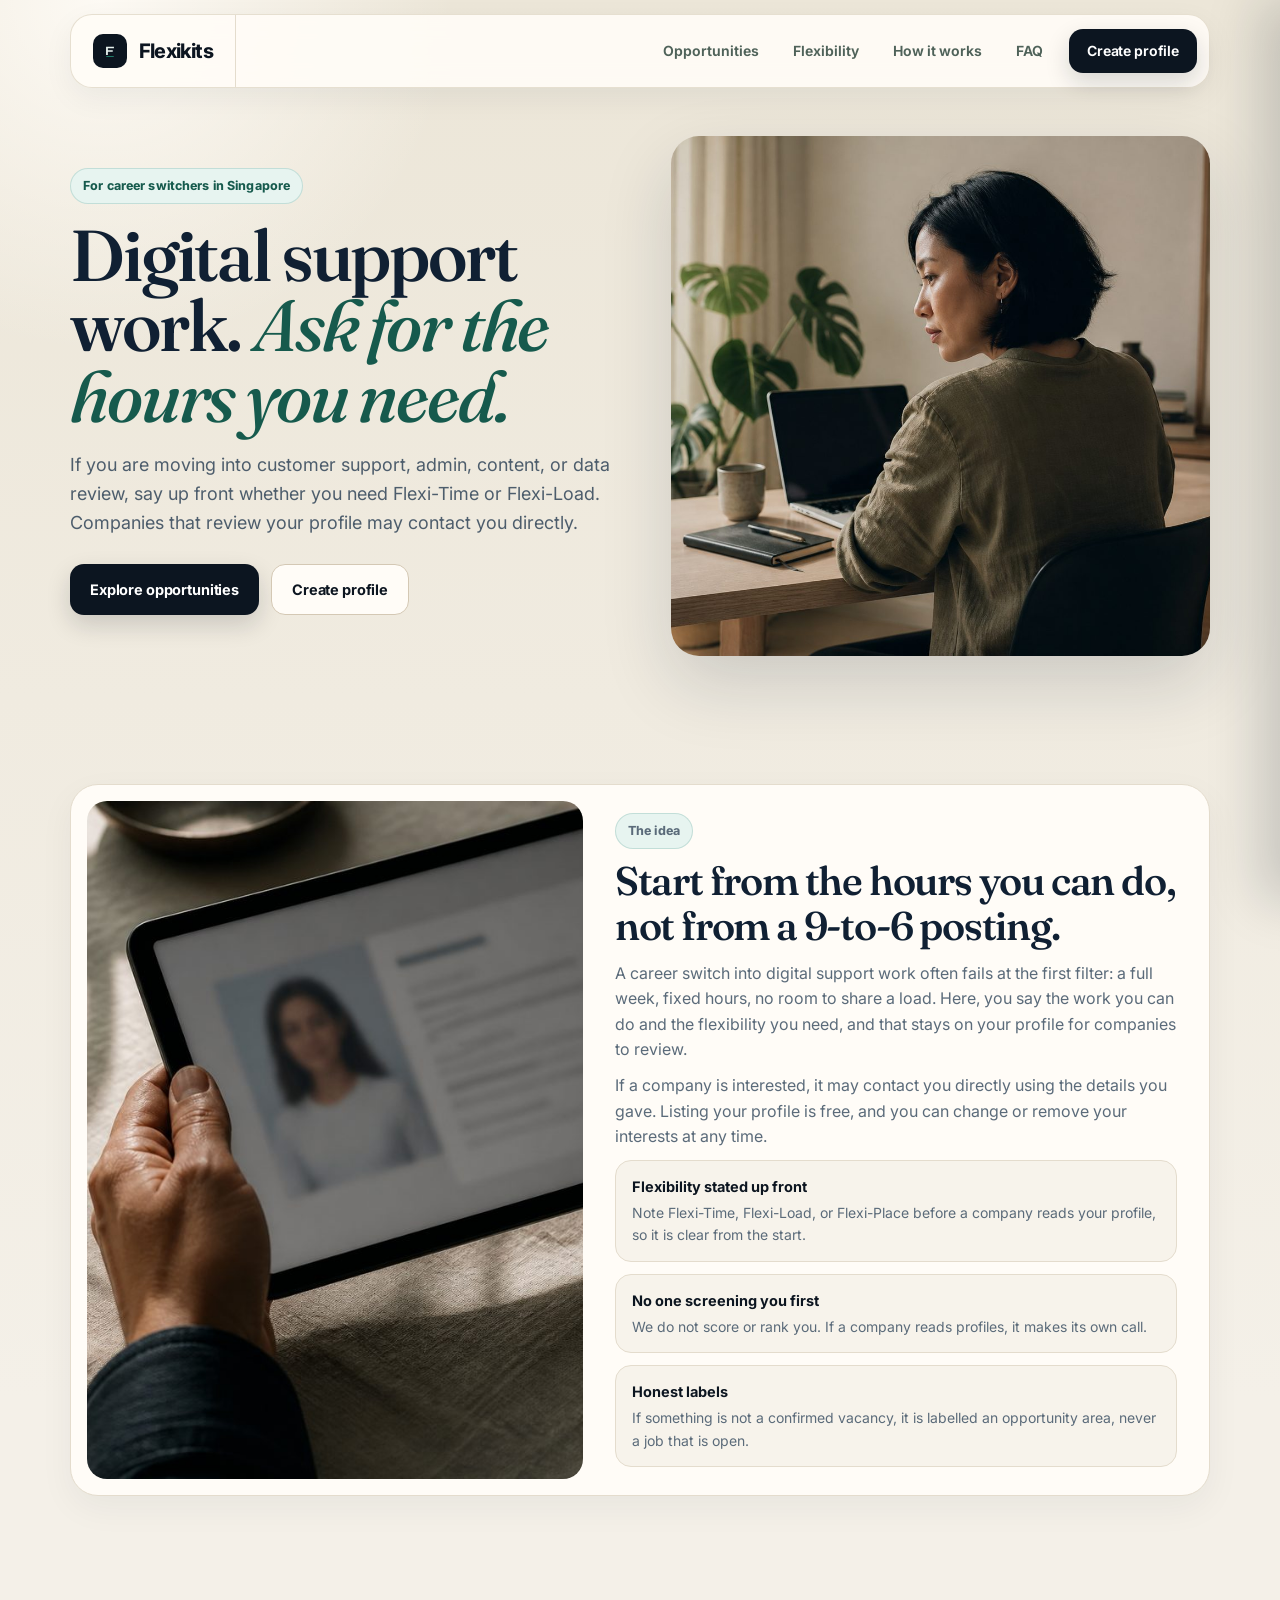
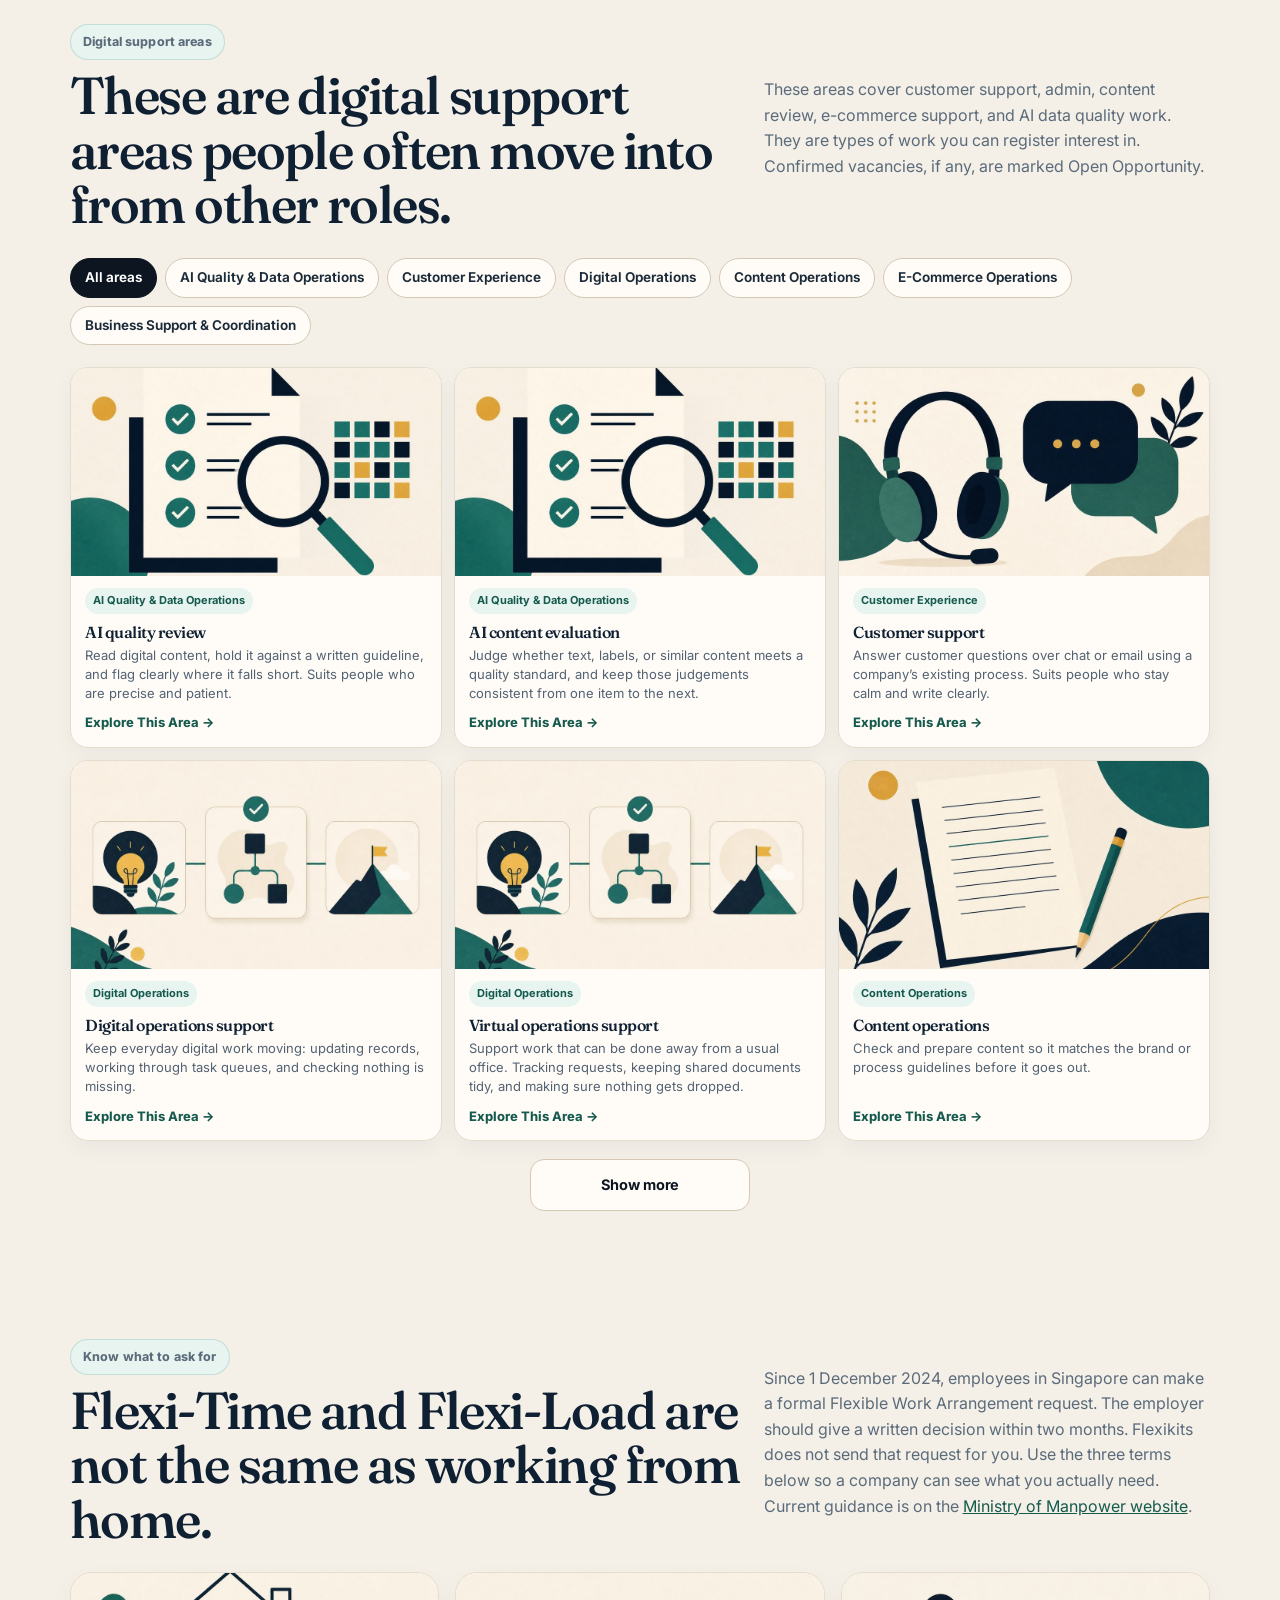
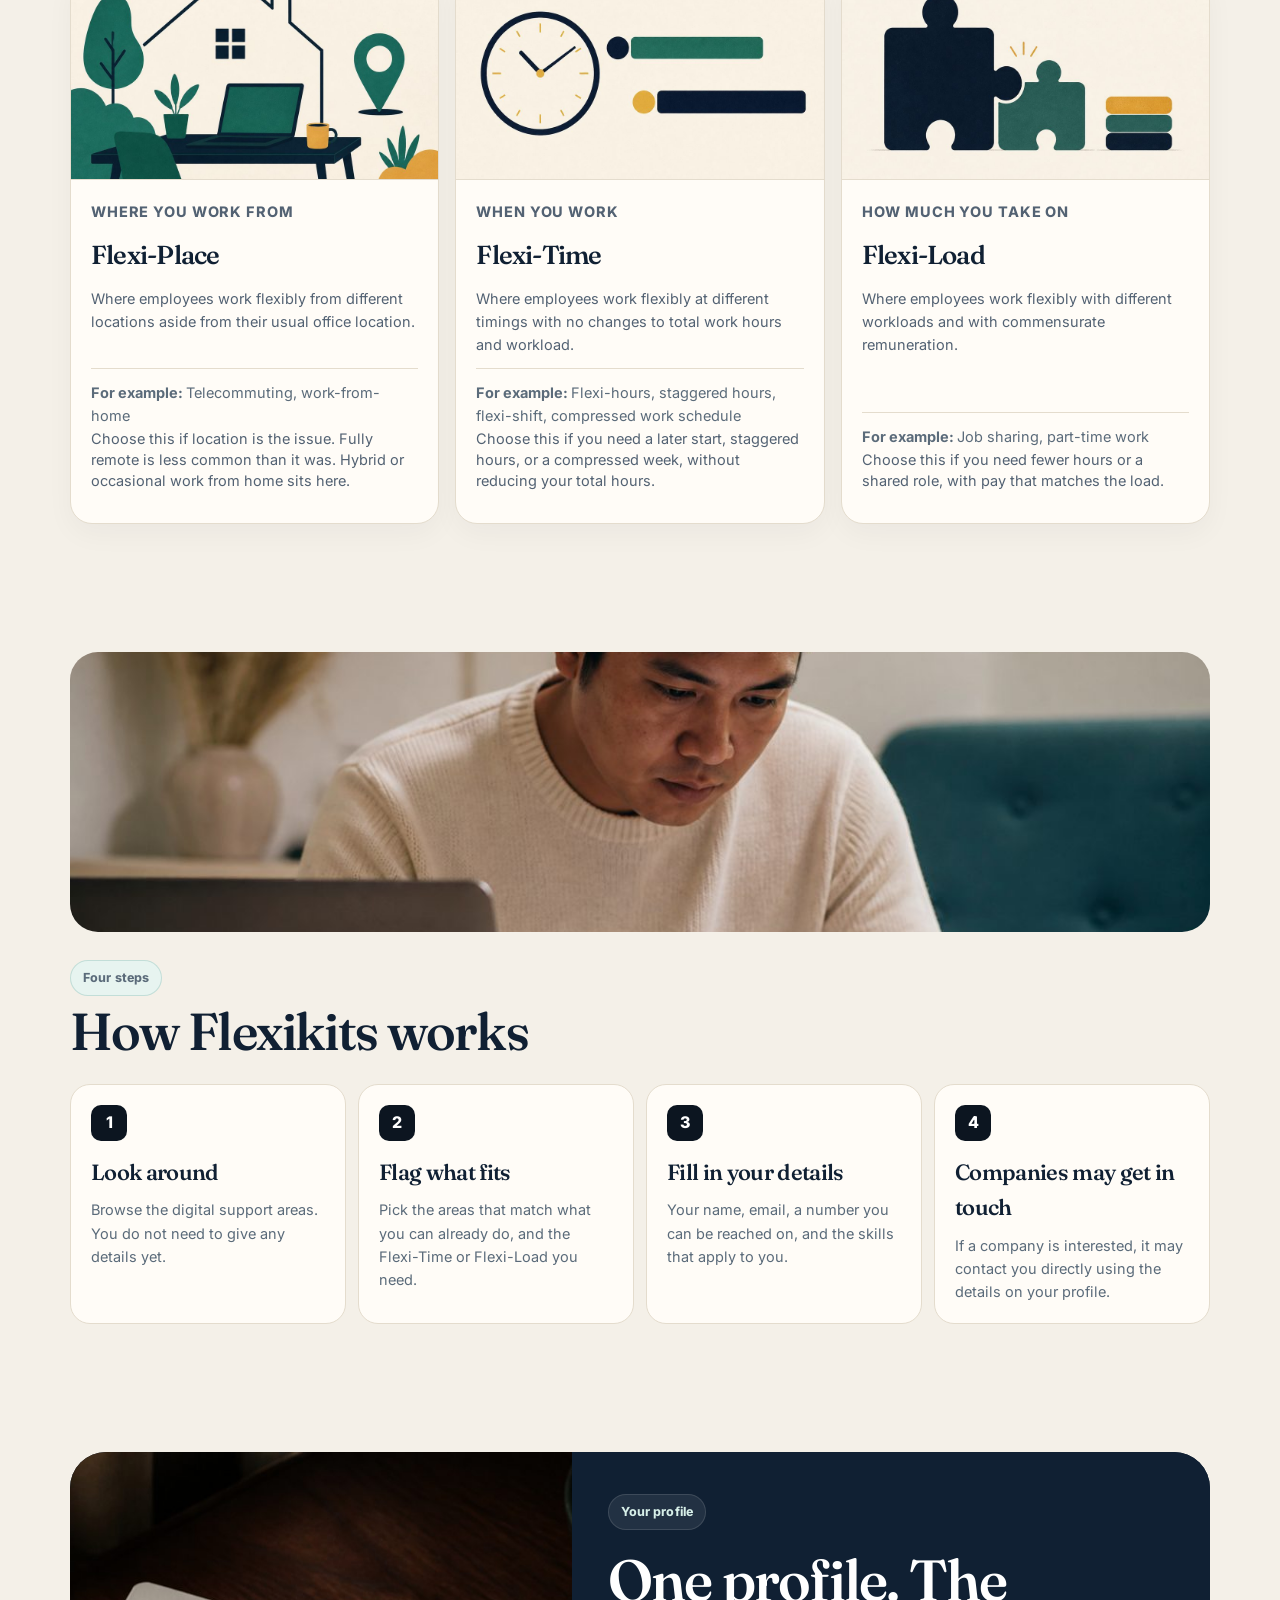
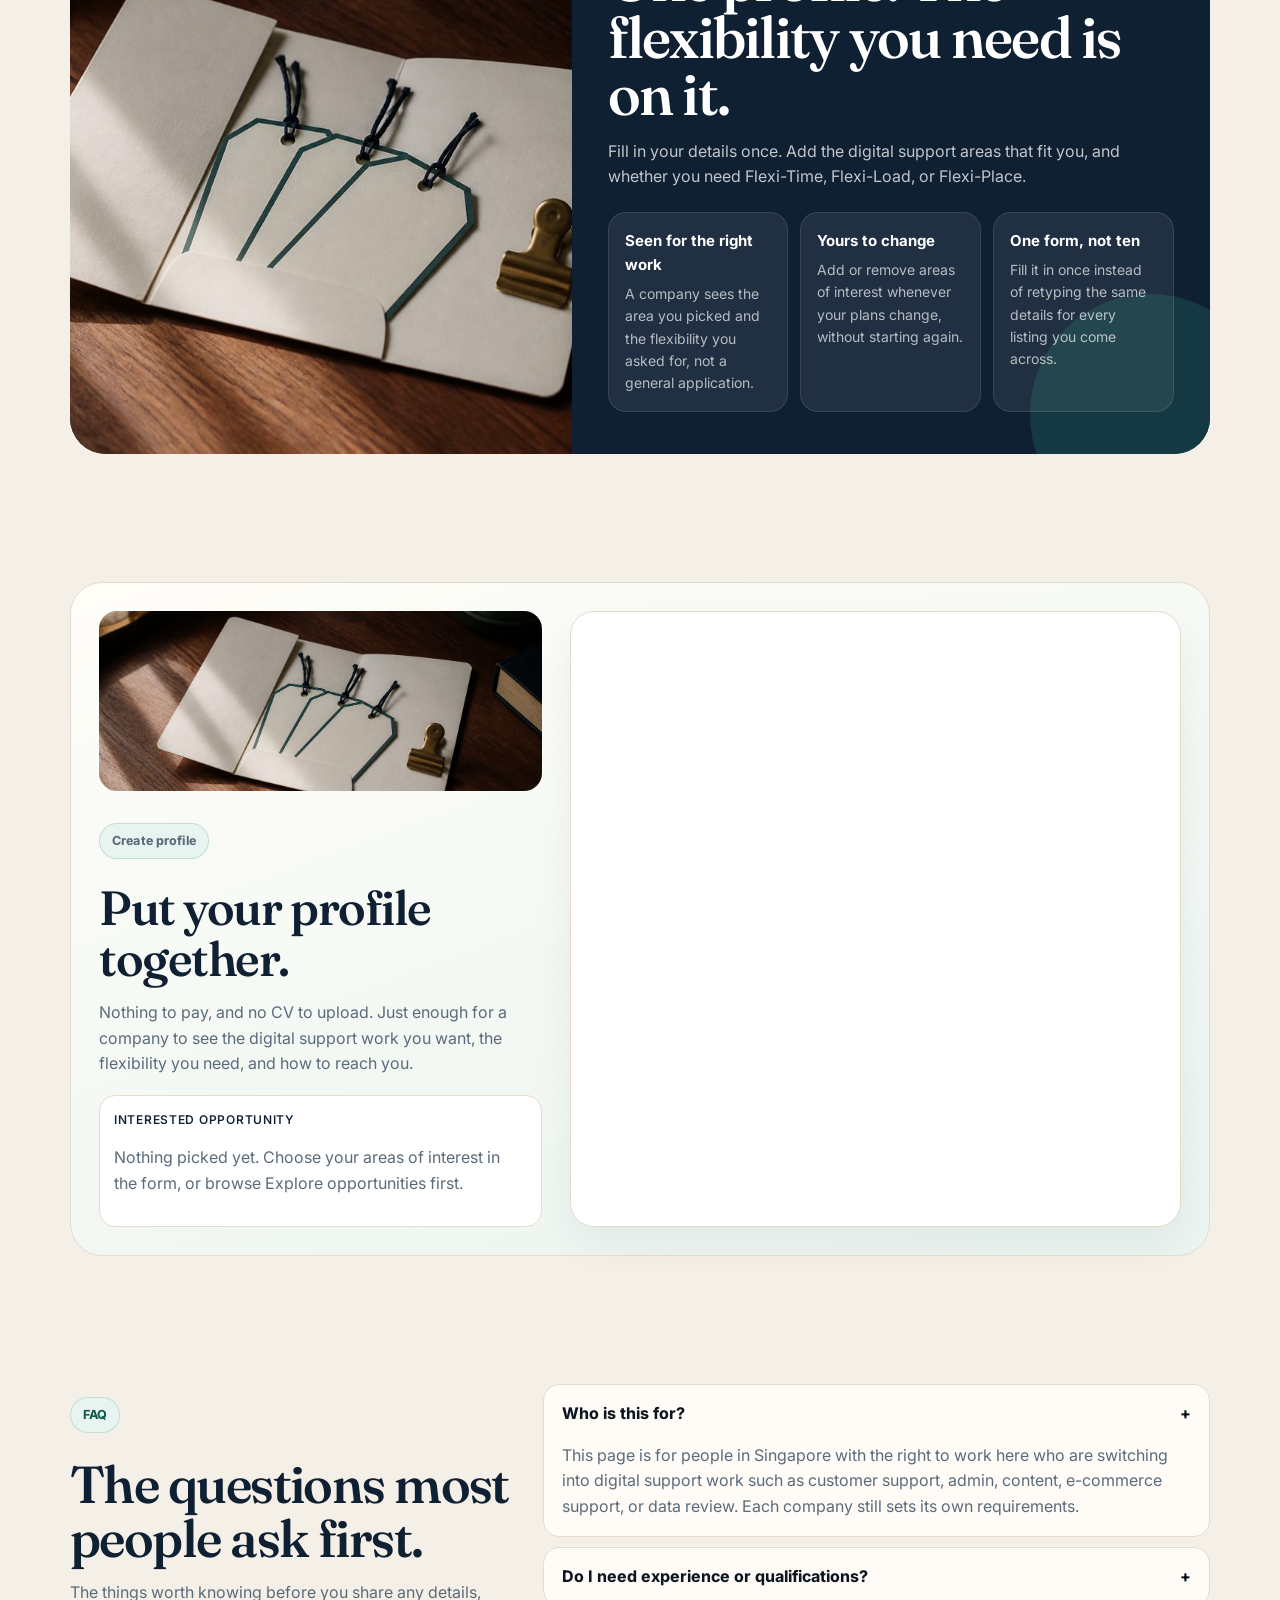
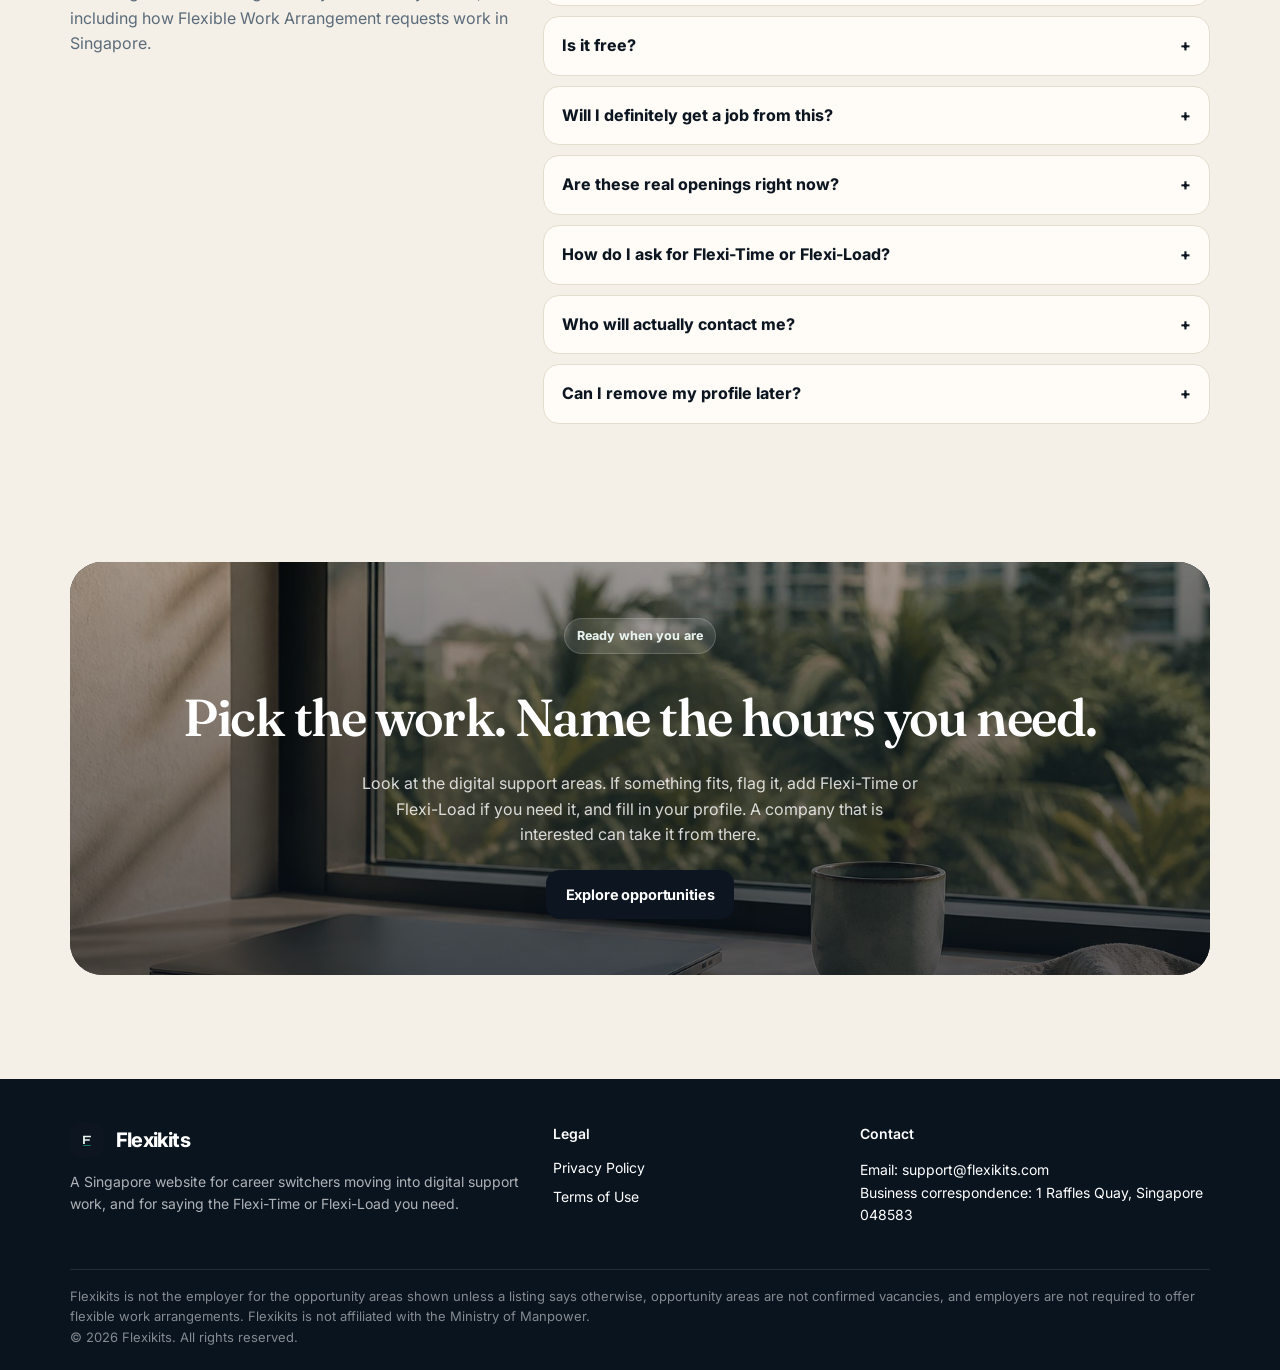
==== commit d3a1aafe: "Drop coding-background wording from visitor copy Replace that line with sentences about digital supp" ====
--- a/index.html
+++ b/index.html
@@ -105,7 +105,7 @@
         <div class="section-head reveal">
           <div>
             <p class="eyebrow">Digital support areas</p>
-            <h2>Work people switch into without a coding background.</h2>
+            <h2>These are digital support areas people often move into from other roles.</h2>
           </div>
           <p>These areas cover customer support, admin, content review, e-commerce support, and AI data quality work. They are types of work you can register interest in. Confirmed vacancies, if any, are marked Open Opportunity.</p>
         </div>
@@ -238,11 +238,11 @@
         <div class="faq-panel reveal">
           <div class="faq-card open">
             <button class="faq-q" type="button">Who is this for? <span aria-hidden="true">+</span></button>
-            <div class="faq-a">People in Singapore with the right to work here who are switching into digital support work: customer support, admin, content, e-commerce support, or data review. You do not need a coding background. Each company still sets its own requirements.</div>
-          </div>
-          <div class="faq-card">
-            <button class="faq-q" type="button">Do I need a tech background? <span aria-hidden="true">+</span></button>
-            <div class="faq-a">Usually no. These areas are careful, process-based work rather than software engineering. Open an area and see whether it matches what you can already do, such as clear writing, checking details, or helping customers.</div>
+            <div class="faq-a">This page is for people in Singapore with the right to work here who are switching into digital support work such as customer support, admin, content, e-commerce support, or data review. Each company still sets its own requirements.</div>
+          </div>
+          <div class="faq-card">
+            <button class="faq-q" type="button">Do I need experience or qualifications? <span aria-hidden="true">+</span></button>
+            <div class="faq-a">That depends on the company. These areas range from support and coordination to content and data review, so open a few and see which ones match what you can already do, such as clear writing, checking details, or helping customers.</div>
           </div>
           <div class="faq-card">
             <button class="faq-q" type="button">Is it free? <span aria-hidden="true">+</span></button>
@@ -328,15 +328,15 @@
             "name": "Who is this for?",
             "acceptedAnswer": {
               "@type": "Answer",
-              "text": "People in Singapore with the right to work here who are switching into digital support work: customer support, admin, content, e-commerce support, or data review. You do not need a coding background. Each company still sets its own requirements."
-            }
-          },
-          {
-            "@type": "Question",
-            "name": "Do I need a tech background?",
-            "acceptedAnswer": {
-              "@type": "Answer",
-              "text": "Usually no. These areas are careful, process-based work rather than software engineering. Open an area and see whether it matches what you can already do, such as clear writing, checking details, or helping customers."
+              "text": "This page is for people in Singapore with the right to work here who are switching into digital support work such as customer support, admin, content, e-commerce support, or data review. Each company still sets its own requirements."
+            }
+          },
+          {
+            "@type": "Question",
+            "name": "Do I need experience or qualifications?",
+            "acceptedAnswer": {
+              "@type": "Answer",
+              "text": "That depends on the company. These areas range from support and coordination to content and data review, so open a few and see which ones match what you can already do, such as clear writing, checking details, or helping customers."
             }
           },
           {
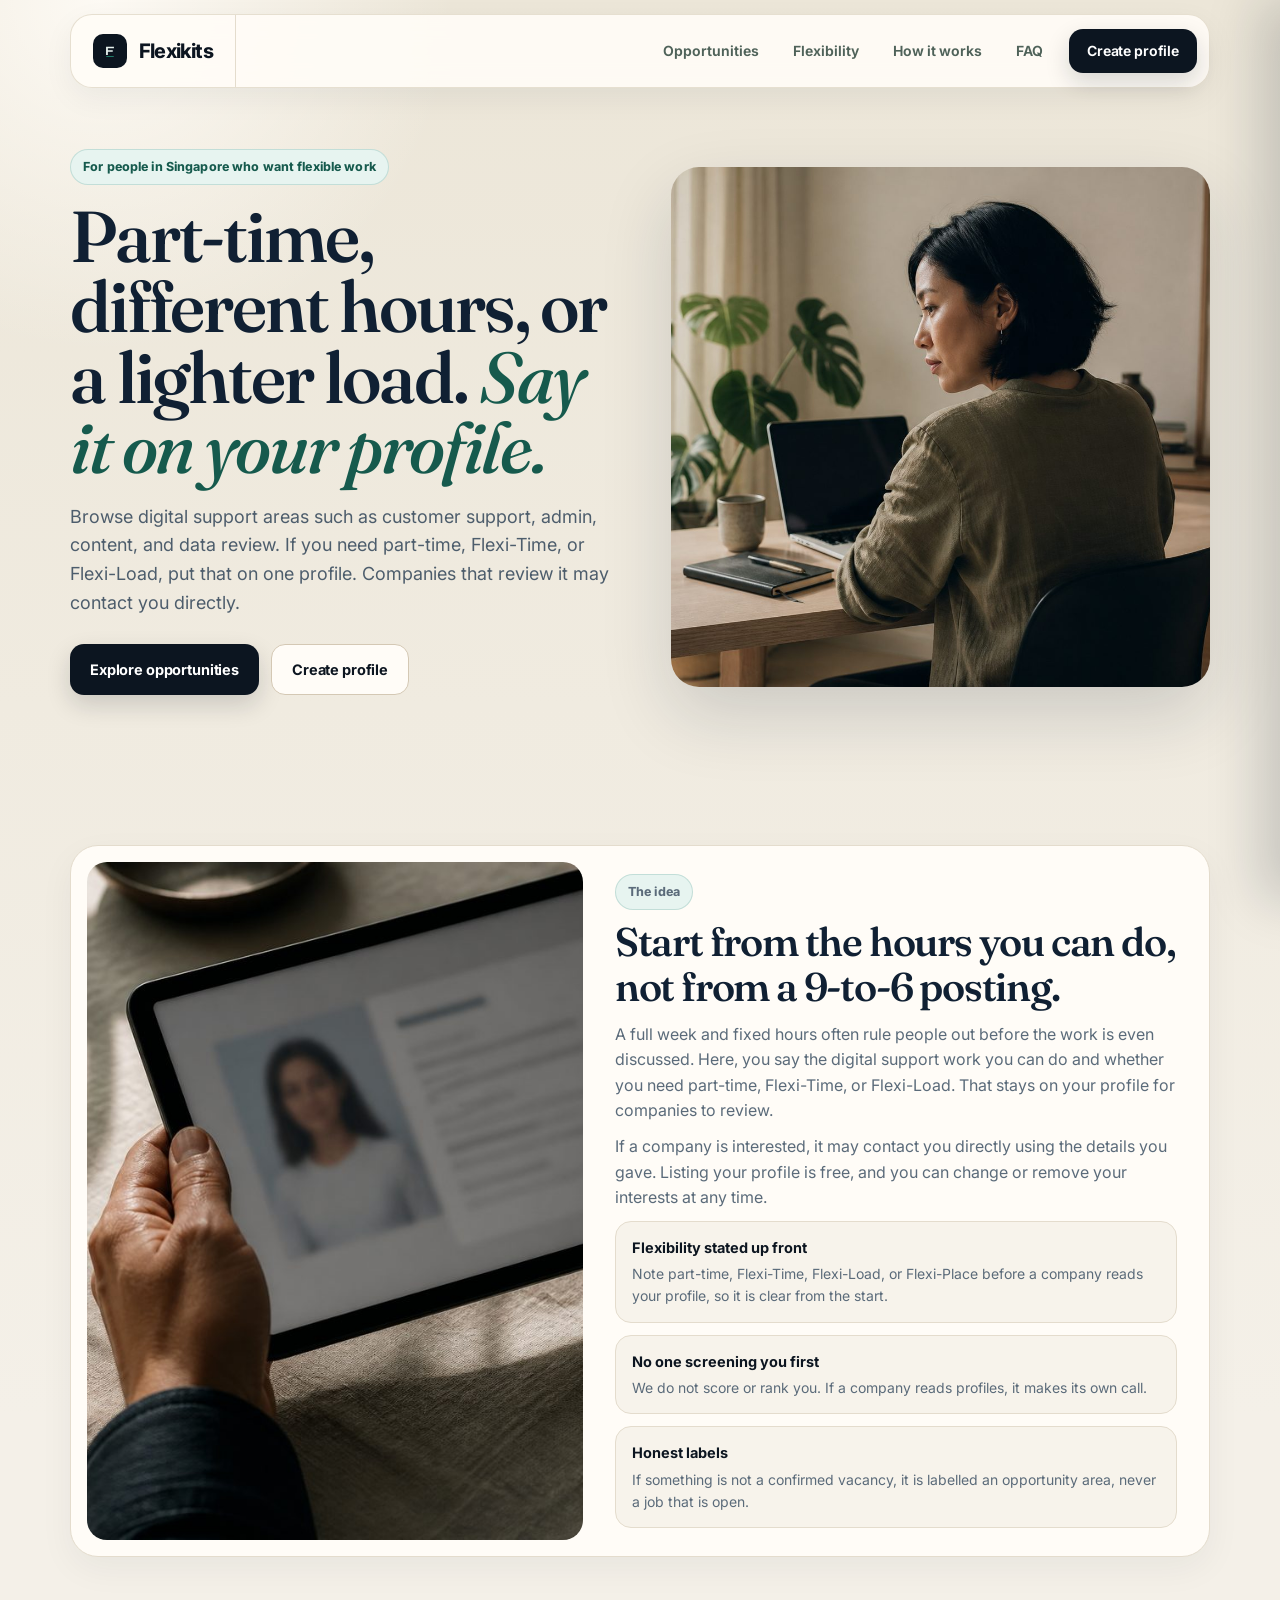
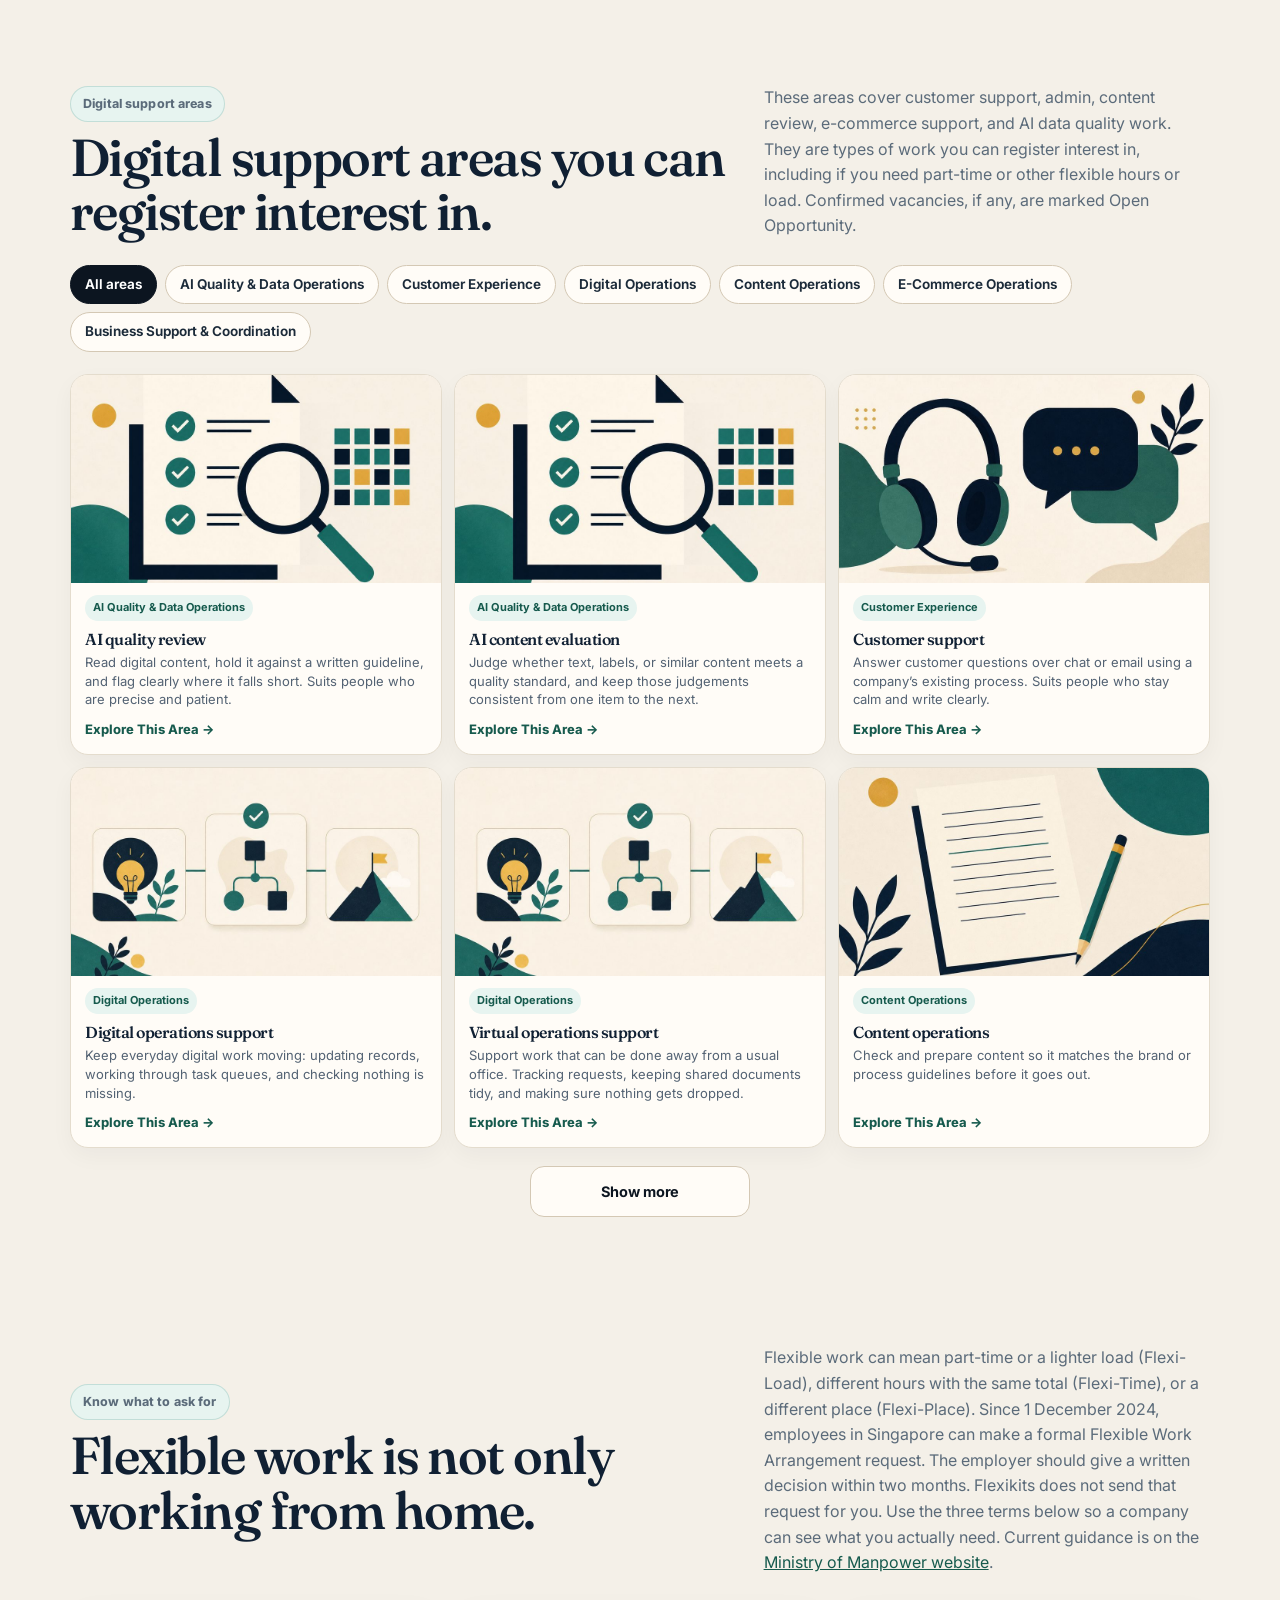
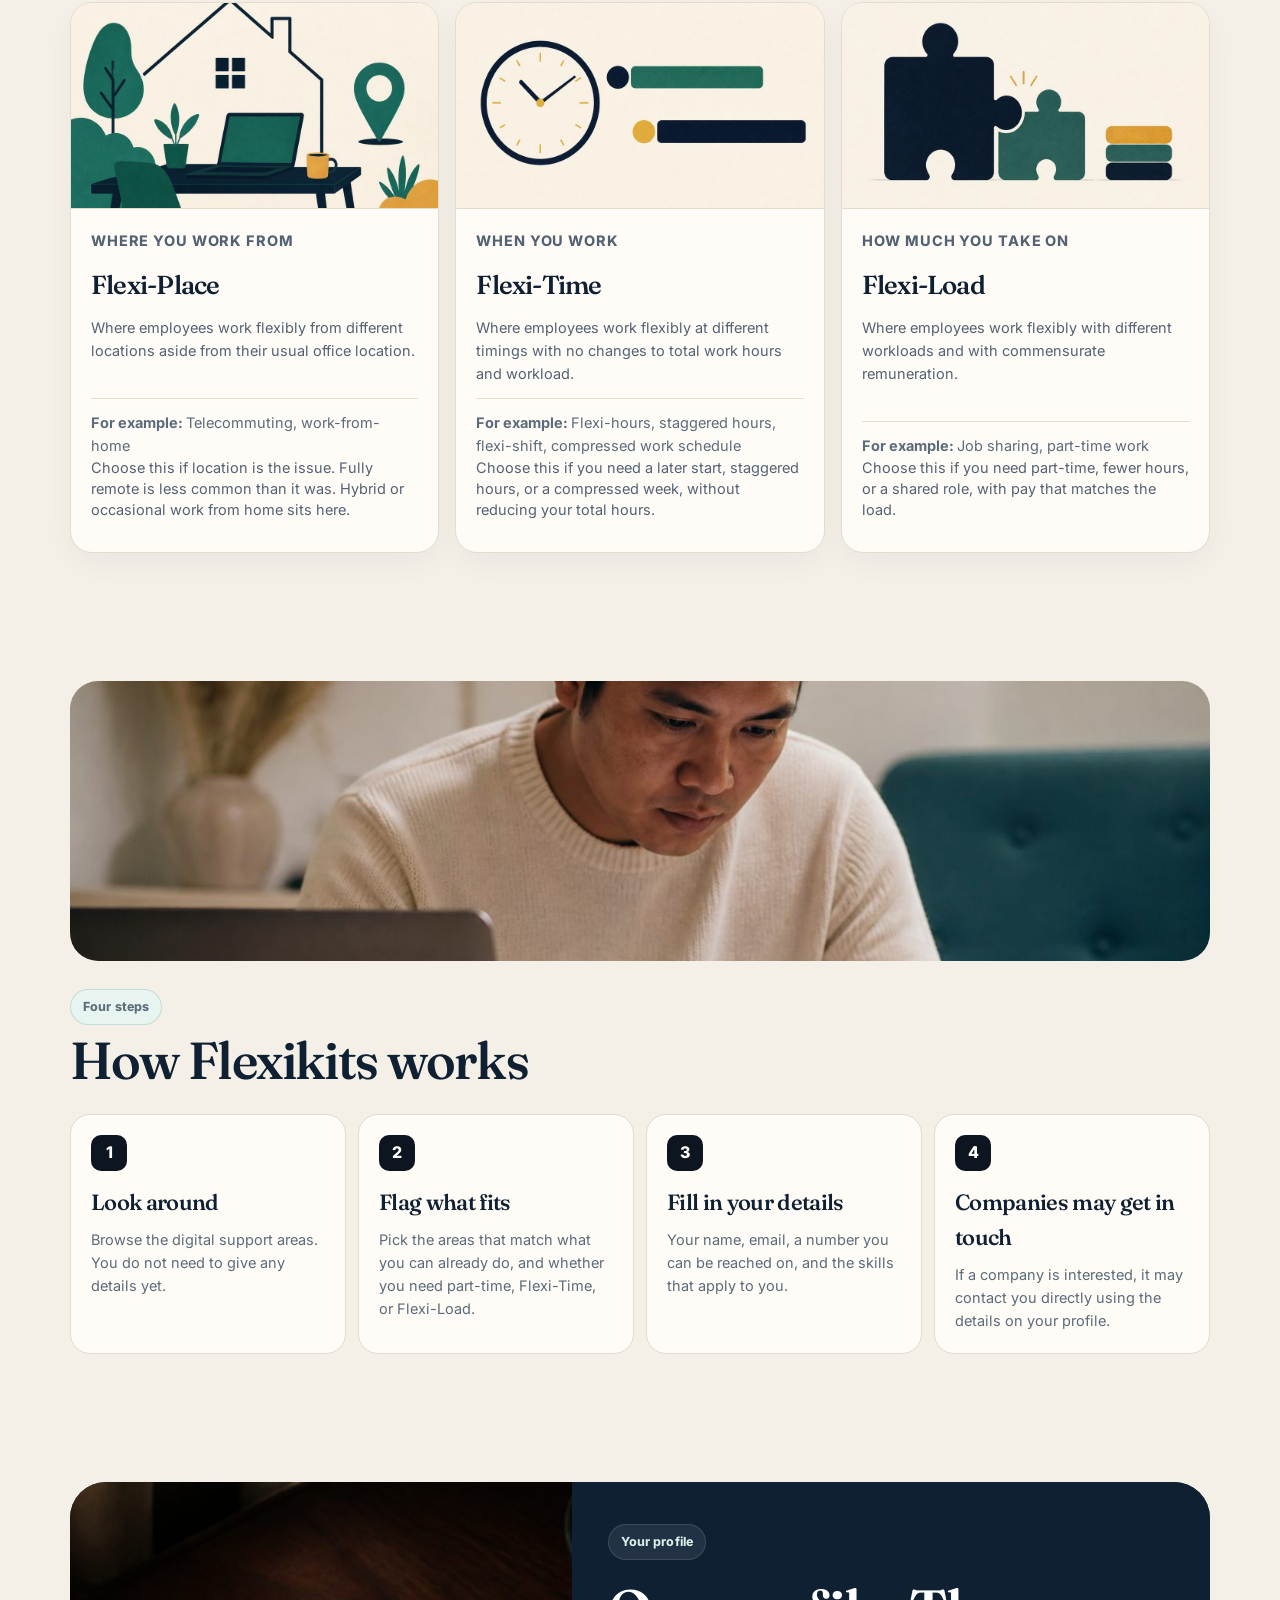
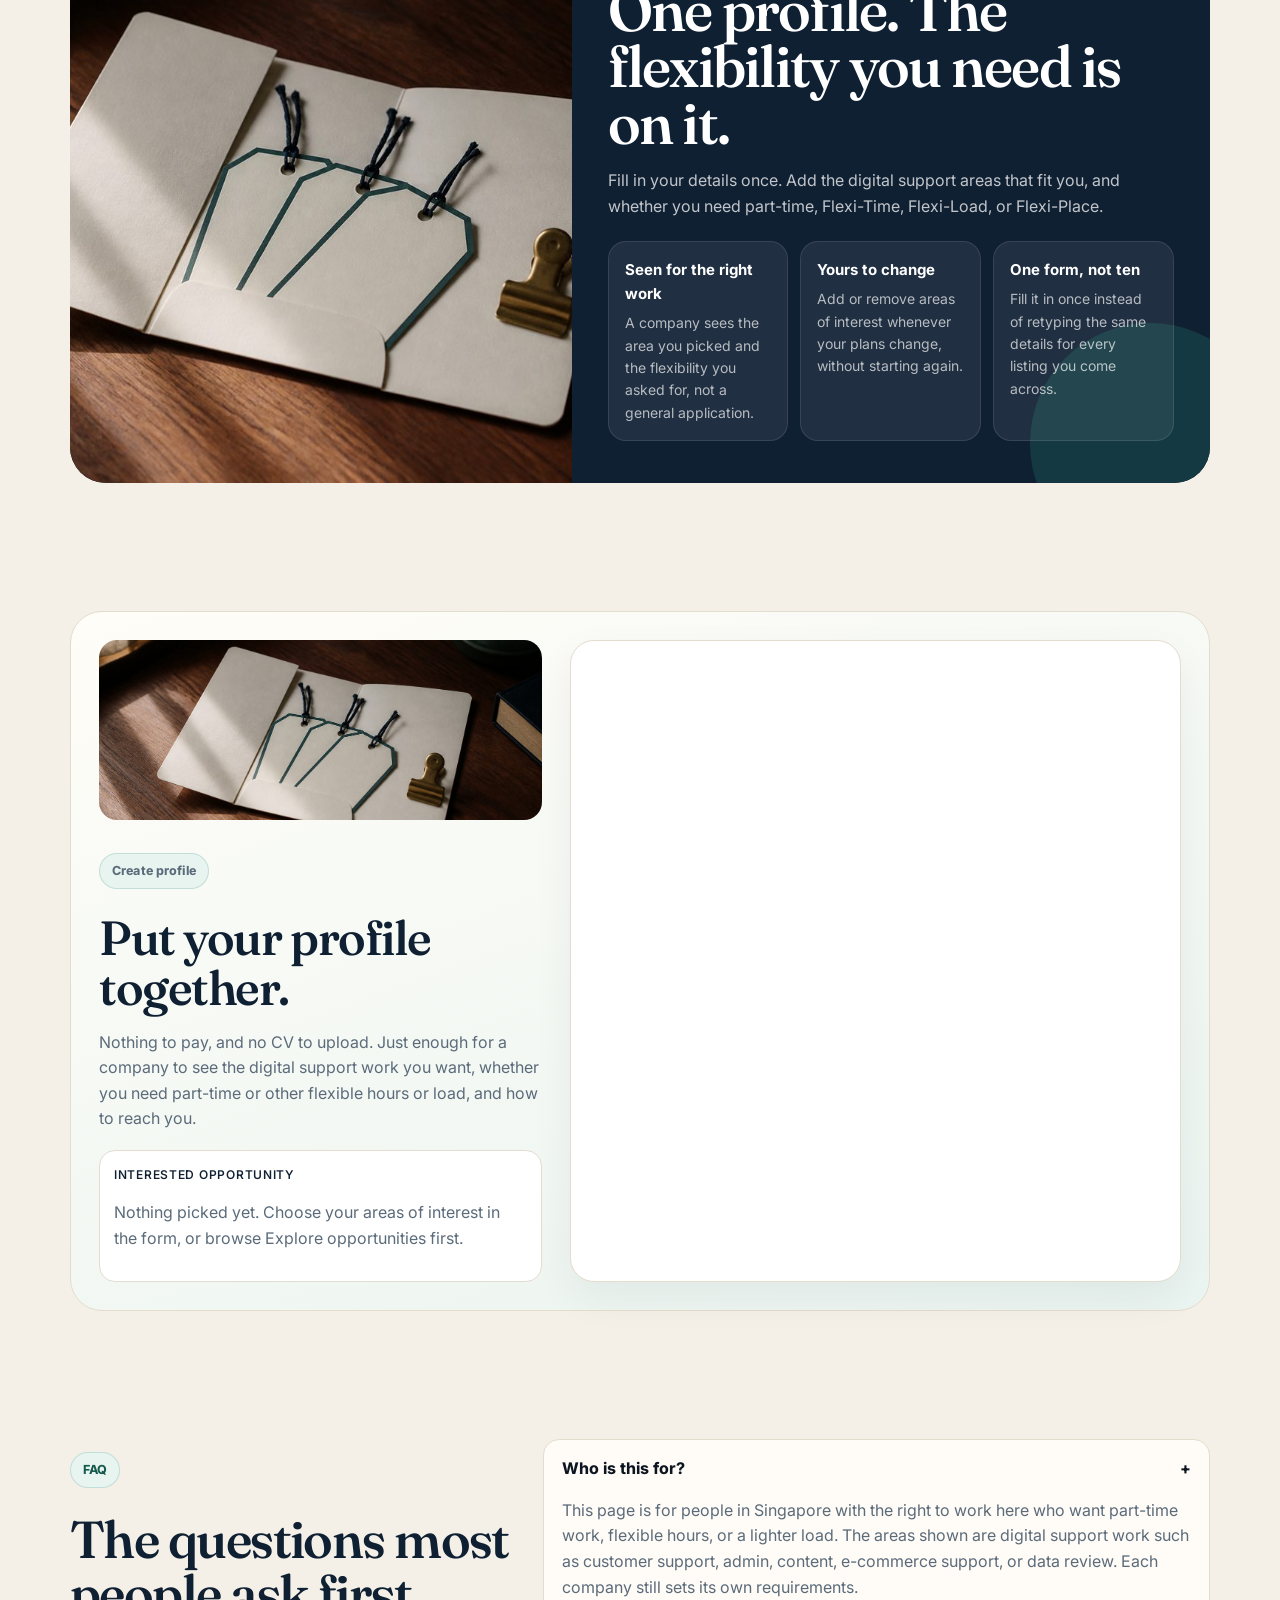
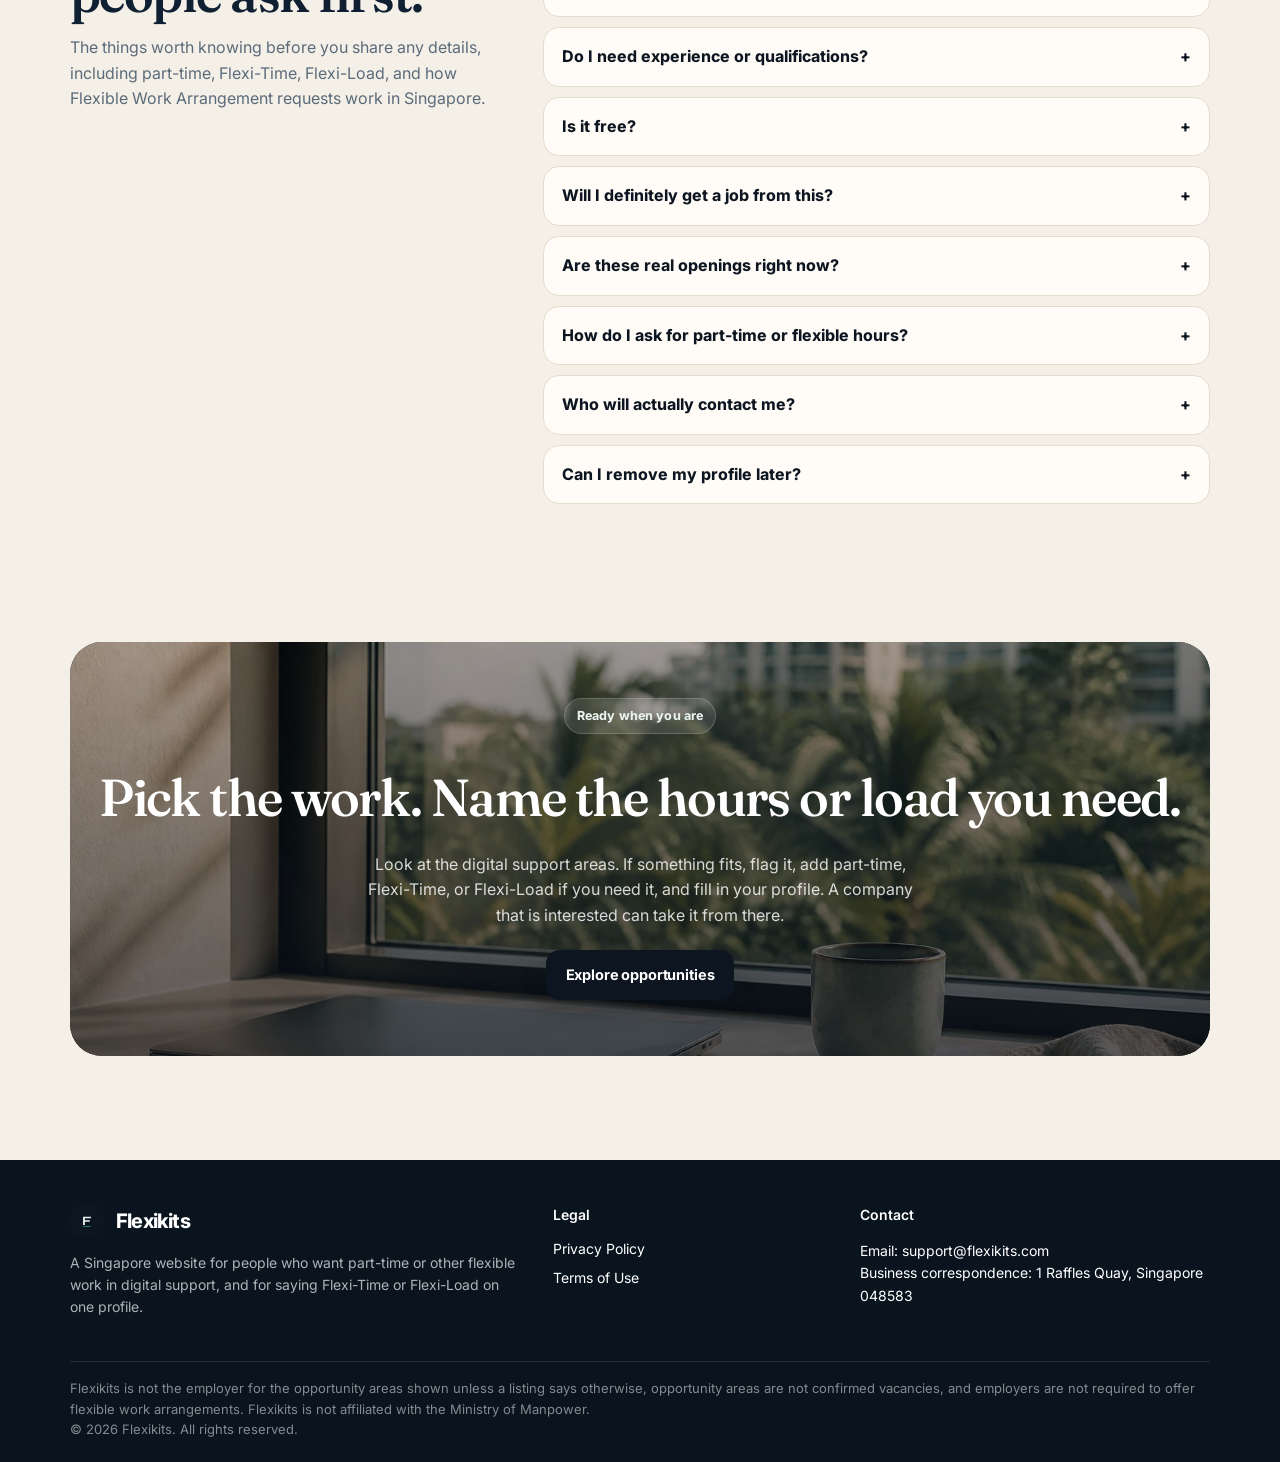
==== commit d943e2bc: "Retarget copy to part-time and flexible time or load Speak to people in Singapore who want part-time" ====
--- a/index.html
+++ b/index.html
@@ -3,7 +3,7 @@
 <head>
   <meta charset="utf-8">
   <meta name="viewport" content="width=device-width, initial-scale=1">
-  <title>Digital support work in Singapore: Flexi-Time and Flexi-Load | Flexikits</title>
+  <title>Flexible work in Singapore: part-time, Flexi-Time and Flexi-Load | Flexikits</title>
 <!-- Google Tag Manager -->
 <script>(function(w,d,s,l,i){w[l]=w[l]||[];w[l].push({'gtm.start':
 new Date().getTime(),event:'gtm.js'});var f=d.getElementsByTagName(s)[0],
@@ -11,7 +11,7 @@
 'https://www.googletagmanager.com/gtm.js?id='+i+dl;f.parentNode.insertBefore(j,f);
 })(window,document,'script','dataLayer','GTM-56ZWLP2X');</script>
 <!-- End Google Tag Manager -->
-  <meta name="description" content="For career switchers in Singapore moving into digital support work. Learn Flexi-Time and Flexi-Load, then put the flexibility you need on one profile. Free to join.">
+  <meta name="description" content="For people in Singapore who want part-time work, flexible hours, or a lighter load. Browse digital support areas, then put the flexibility you need on one profile. Free to join.">
   <meta name="robots" content="index, follow, max-image-preview:large">
   <meta name="theme-color" content="#0c1520">
   <link rel="icon" href="favicon.png" type="image/svg+xml">
@@ -19,13 +19,13 @@
   <meta property="og:type" content="website">
   <meta property="og:site_name" content="Flexikits">
   <meta property="og:locale" content="en_SG">
-  <meta property="og:title" content="Digital support work in Singapore: Flexi-Time and Flexi-Load | Flexikits">
-  <meta property="og:description" content="For career switchers in Singapore moving into digital support work. Learn Flexi-Time and Flexi-Load, then put the flexibility you need on one profile.">
+  <meta property="og:title" content="Flexible work in Singapore: part-time, Flexi-Time and Flexi-Load | Flexikits">
+  <meta property="og:description" content="For people in Singapore who want part-time work, flexible hours, or a lighter load. Learn Flexi-Time and Flexi-Load, then put the flexibility you need on one profile.">
   <meta property="og:image" content="assets/hero-workspace.jpg">
   <meta property="og:image:alt" content="Someone working at a sunlit desk in Singapore">
   <meta name="twitter:card" content="summary_large_image">
-  <meta name="twitter:title" content="Digital support work in Singapore: Flexi-Time and Flexi-Load | Flexikits">
-  <meta name="twitter:description" content="For career switchers in Singapore: customer support, admin, content, and data review, with the flexibility you need on hours or workload.">
+  <meta name="twitter:title" content="Flexible work in Singapore: part-time, Flexi-Time and Flexi-Load | Flexikits">
+  <meta name="twitter:description" content="For people in Singapore who want part-time, Flexi-Time, or Flexi-Load. Browse digital support areas such as customer support, admin, content, and data review.">
   <meta name="twitter:image" content="assets/hero-workspace.jpg">
   <!--
     BUILD NOTE (not shown to visitors)
@@ -55,9 +55,9 @@
     <section class="hero" id="top">
       <div class="container hero-grid">
         <div class="hero-copy reveal">
-          <p class="eyebrow">For career switchers in Singapore</p>
-          <h1>Digital support work. <em>Ask for the hours you need.</em></h1>
-          <p class="lead">If you are moving into customer support, admin, content, or data review, say up front whether you need Flexi-Time or Flexi-Load. Companies that review your profile may contact you directly.</p>
+          <p class="eyebrow">For people in Singapore who want flexible work</p>
+          <h1>Part-time, different hours, or a lighter load. <em>Say it on your profile.</em></h1>
+          <p class="lead">Browse digital support areas such as customer support, admin, content, and data review. If you need part-time, Flexi-Time, or Flexi-Load, put that on one profile. Companies that review it may contact you directly.</p>
           <div class="hero-actions">
             <a class="btn" href="#opportunities">Explore opportunities</a>
             <a class="btn secondary" href="#profile">Create profile</a>
@@ -79,12 +79,12 @@
           <div>
             <p class="eyebrow">The idea</p>
             <h2>Start from the hours you can do, not from a 9-to-6 posting.</h2>
-            <p>A career switch into digital support work often fails at the first filter: a full week, fixed hours, no room to share a load. Here, you say the work you can do and the flexibility you need, and that stays on your profile for companies to review.</p>
+            <p>A full week and fixed hours often rule people out before the work is even discussed. Here, you say the digital support work you can do and whether you need part-time, Flexi-Time, or Flexi-Load. That stays on your profile for companies to review.</p>
             <p>If a company is interested, it may contact you directly using the details you gave. Listing your profile is free, and you can change or remove your interests at any time.</p>
             <div class="trust-points">
               <div class="trust-point">
                 <strong>Flexibility stated up front</strong>
-                <p>Note Flexi-Time, Flexi-Load, or Flexi-Place before a company reads your profile, so it is clear from the start.</p>
+                <p>Note part-time, Flexi-Time, Flexi-Load, or Flexi-Place before a company reads your profile, so it is clear from the start.</p>
               </div>
               <div class="trust-point">
                 <strong>No one screening you first</strong>
@@ -105,9 +105,9 @@
         <div class="section-head reveal">
           <div>
             <p class="eyebrow">Digital support areas</p>
-            <h2>These are digital support areas people often move into from other roles.</h2>
-          </div>
-          <p>These areas cover customer support, admin, content review, e-commerce support, and AI data quality work. They are types of work you can register interest in. Confirmed vacancies, if any, are marked Open Opportunity.</p>
+            <h2>Digital support areas you can register interest in.</h2>
+          </div>
+          <p>These areas cover customer support, admin, content review, e-commerce support, and AI data quality work. They are types of work you can register interest in, including if you need part-time or other flexible hours or load. Confirmed vacancies, if any, are marked Open Opportunity.</p>
         </div>
 
         <!--
@@ -132,9 +132,9 @@
         <div class="section-head reveal">
           <div>
             <p class="eyebrow">Know what to ask for</p>
-            <h2>Flexi-Time and Flexi-Load are not the same as working from home.</h2>
-          </div>
-          <p>Since 1 December 2024, employees in Singapore can make a formal Flexible Work Arrangement request. The employer should give a written decision within two months. Flexikits does not send that request for you. Use the three terms below so a company can see what you actually need. Current guidance is on the <a href="https://www.mom.gov.sg/employment-practices/good-work-practices/flexible-work-arrangements" rel="noopener noreferrer" target="_blank">Ministry of Manpower website</a>.</p>
+            <h2>Flexible work is not only working from home.</h2>
+          </div>
+          <p>Flexible work can mean part-time or a lighter load (Flexi-Load), different hours with the same total (Flexi-Time), or a different place (Flexi-Place). Since 1 December 2024, employees in Singapore can make a formal Flexible Work Arrangement request. The employer should give a written decision within two months. Flexikits does not send that request for you. Use the three terms below so a company can see what you actually need. Current guidance is on the <a href="https://www.mom.gov.sg/employment-practices/good-work-practices/flexible-work-arrangements" rel="noopener noreferrer" target="_blank">Ministry of Manpower website</a>.</p>
         </div>
 
         <div class="flex-grid" id="flexibility-grid"></div>
@@ -159,7 +159,7 @@
           </article>
           <article class="step reveal">
             <h3>Flag what fits</h3>
-            <p>Pick the areas that match what you can already do, and the Flexi-Time or Flexi-Load you need.</p>
+            <p>Pick the areas that match what you can already do, and whether you need part-time, Flexi-Time, or Flexi-Load.</p>
           </article>
           <article class="step reveal">
             <h3>Fill in your details</h3>
@@ -182,7 +182,7 @@
           <div class="usp">
             <p class="eyebrow">Your profile</p>
             <h2>One profile. The flexibility you need is on it.</h2>
-            <p>Fill in your details once. Add the digital support areas that fit you, and whether you need Flexi-Time, Flexi-Load, or Flexi-Place.</p>
+            <p>Fill in your details once. Add the digital support areas that fit you, and whether you need part-time, Flexi-Time, Flexi-Load, or Flexi-Place.</p>
             <div class="usp-grid">
               <div class="usp-item">
                 <h3>Seen for the right work</h3>
@@ -213,7 +213,7 @@
           </figure>
           <p class="eyebrow">Create profile</p>
           <h2>Put your profile together.</h2>
-          <p>Nothing to pay, and no CV to upload. Just enough for a company to see the digital support work you want, the flexibility you need, and how to reach you.</p>
+          <p>Nothing to pay, and no CV to upload. Just enough for a company to see the digital support work you want, whether you need part-time or other flexible hours or load, and how to reach you.</p>
           <div class="interest-summary" id="interest-summary">
             <h3>Interested opportunity</h3>
             <p id="interest-summary-empty">Nothing picked yet. Choose your areas of interest in the form, or browse Explore opportunities first.</p>
@@ -233,12 +233,12 @@
         <div class="reveal">
           <p class="eyebrow">FAQ</p>
           <h2>The questions most people ask first.</h2>
-          <p>The things worth knowing before you share any details, including how Flexible Work Arrangement requests work in Singapore.</p>
+          <p>The things worth knowing before you share any details, including part-time, Flexi-Time, Flexi-Load, and how Flexible Work Arrangement requests work in Singapore.</p>
         </div>
         <div class="faq-panel reveal">
           <div class="faq-card open">
             <button class="faq-q" type="button">Who is this for? <span aria-hidden="true">+</span></button>
-            <div class="faq-a">This page is for people in Singapore with the right to work here who are switching into digital support work such as customer support, admin, content, e-commerce support, or data review. Each company still sets its own requirements.</div>
+            <div class="faq-a">This page is for people in Singapore with the right to work here who want part-time work, flexible hours, or a lighter load. The areas shown are digital support work such as customer support, admin, content, e-commerce support, or data review. Each company still sets its own requirements.</div>
           </div>
           <div class="faq-card">
             <button class="faq-q" type="button">Do I need experience or qualifications? <span aria-hidden="true">+</span></button>
@@ -250,15 +250,15 @@
           </div>
           <div class="faq-card">
             <button class="faq-q" type="button">Will I definitely get a job from this? <span aria-hidden="true">+</span></button>
-            <div class="faq-a">No, and we will not pretend otherwise. Creating a profile lets companies see the areas you are open to and the flexibility you need. Whether anyone gets in touch is their decision, not ours. We are not your employer and we do not place people into jobs.</div>
+            <div class="faq-a">No, and we will not pretend otherwise. Creating a profile lets companies see the areas you are open to and whether you need part-time, Flexi-Time, or Flexi-Load. Whether anyone gets in touch is their decision, not ours. We are not your employer and we do not place people into jobs.</div>
           </div>
           <div class="faq-card">
             <button class="faq-q" type="button">Are these real openings right now? <span aria-hidden="true">+</span></button>
             <div class="faq-a">Only the ones labelled &ldquo;Open Opportunity&rdquo; are confirmed vacancies. Anything marked &ldquo;Opportunity Area&rdquo; is a type of work you can register interest in, so companies know what you are open to.</div>
           </div>
           <div class="faq-card">
-            <button class="faq-q" type="button">How do I ask for Flexi-Time or Flexi-Load? <span aria-hidden="true">+</span></button>
-            <div class="faq-a">Put it on your Flexikits profile first, so a company can see what you need. Separately, employees in Singapore can make a formal Flexible Work Arrangement request. Since 1 December 2024, the employer should give a written decision within two months. Flexikits does not file that request for you, and we cannot say that any company here will approve it.</div>
+            <button class="faq-q" type="button">How do I ask for part-time or flexible hours? <span aria-hidden="true">+</span></button>
+            <div class="faq-a">Put it on your Flexikits profile first, so a company can see what you need. Part-time and a lighter load sit under Flexi-Load. Different hours with the same total sit under Flexi-Time. Separately, employees in Singapore can make a formal Flexible Work Arrangement request. Since 1 December 2024, the employer should give a written decision within two months. Flexikits does not file that request for you, and we cannot say that any company here will approve it.</div>
           </div>
           <div class="faq-card">
             <button class="faq-q" type="button">Who will actually contact me? <span aria-hidden="true">+</span></button>
@@ -278,8 +278,8 @@
           <img class="final-cta-photo" src="assets/cta-window.jpg" width="1600" height="900" alt="">
           <div class="final-cta-copy">
             <p class="eyebrow">Ready when you are</p>
-            <h2>Pick the work. Name the hours you need.</h2>
-            <p>Look at the digital support areas. If something fits, flag it, add Flexi-Time or Flexi-Load if you need it, and fill in your profile. A company that is interested can take it from there.</p>
+            <h2>Pick the work. Name the hours or load you need.</h2>
+            <p>Look at the digital support areas. If something fits, flag it, add part-time, Flexi-Time, or Flexi-Load if you need it, and fill in your profile. A company that is interested can take it from there.</p>
             <a class="btn" href="#opportunities">Explore opportunities</a>
           </div>
         </div>
@@ -309,7 +309,7 @@
       {
         "@type": "Organization",
         "name": "Flexikits",
-        "description": "A Singapore website for career switchers moving into digital support work, where people can note Flexi-Time or Flexi-Load on one profile. Flexikits is not an employer and does not place people into jobs.",
+        "description": "A Singapore website for people who want part-time or other flexible work in digital support, where they can note Flexi-Time or Flexi-Load on one profile. Flexikits is not an employer and does not place people into jobs.",
         "areaServed": {
           "@type": "Country",
           "name": "Singapore"
@@ -328,7 +328,7 @@
             "name": "Who is this for?",
             "acceptedAnswer": {
               "@type": "Answer",
-              "text": "This page is for people in Singapore with the right to work here who are switching into digital support work such as customer support, admin, content, e-commerce support, or data review. Each company still sets its own requirements."
+              "text": "This page is for people in Singapore with the right to work here who want part-time work, flexible hours, or a lighter load. The areas shown are digital support work such as customer support, admin, content, e-commerce support, or data review. Each company still sets its own requirements."
             }
           },
           {
@@ -352,7 +352,7 @@
             "name": "Will I definitely get a job from this?",
             "acceptedAnswer": {
               "@type": "Answer",
-              "text": "No, and we will not pretend otherwise. Creating a profile lets companies see the areas you are open to and the flexibility you need. Whether anyone gets in touch is their decision, not ours. We are not your employer and we do not place people into jobs."
+              "text": "No, and we will not pretend otherwise. Creating a profile lets companies see the areas you are open to and whether you need part-time, Flexi-Time, or Flexi-Load. Whether anyone gets in touch is their decision, not ours. We are not your employer and we do not place people into jobs."
             }
           },
           {
@@ -365,10 +365,10 @@
           },
           {
             "@type": "Question",
-            "name": "How do I ask for Flexi-Time or Flexi-Load?",
-            "acceptedAnswer": {
-              "@type": "Answer",
-              "text": "Put it on your Flexikits profile first, so a company can see what you need. Separately, employees in Singapore can make a formal Flexible Work Arrangement request. Since 1 December 2024, the employer should give a written decision within two months. Flexikits does not file that request for you, and we cannot say that any company here will approve it."
+            "name": "How do I ask for part-time or flexible hours?",
+            "acceptedAnswer": {
+              "@type": "Answer",
+              "text": "Put it on your Flexikits profile first, so a company can see what you need. Part-time and a lighter load sit under Flexi-Load. Different hours with the same total sit under Flexi-Time. Separately, employees in Singapore can make a formal Flexible Work Arrangement request. Since 1 December 2024, the employer should give a written decision within two months. Flexikits does not file that request for you, and we cannot say that any company here will approve it."
             }
           },
           {
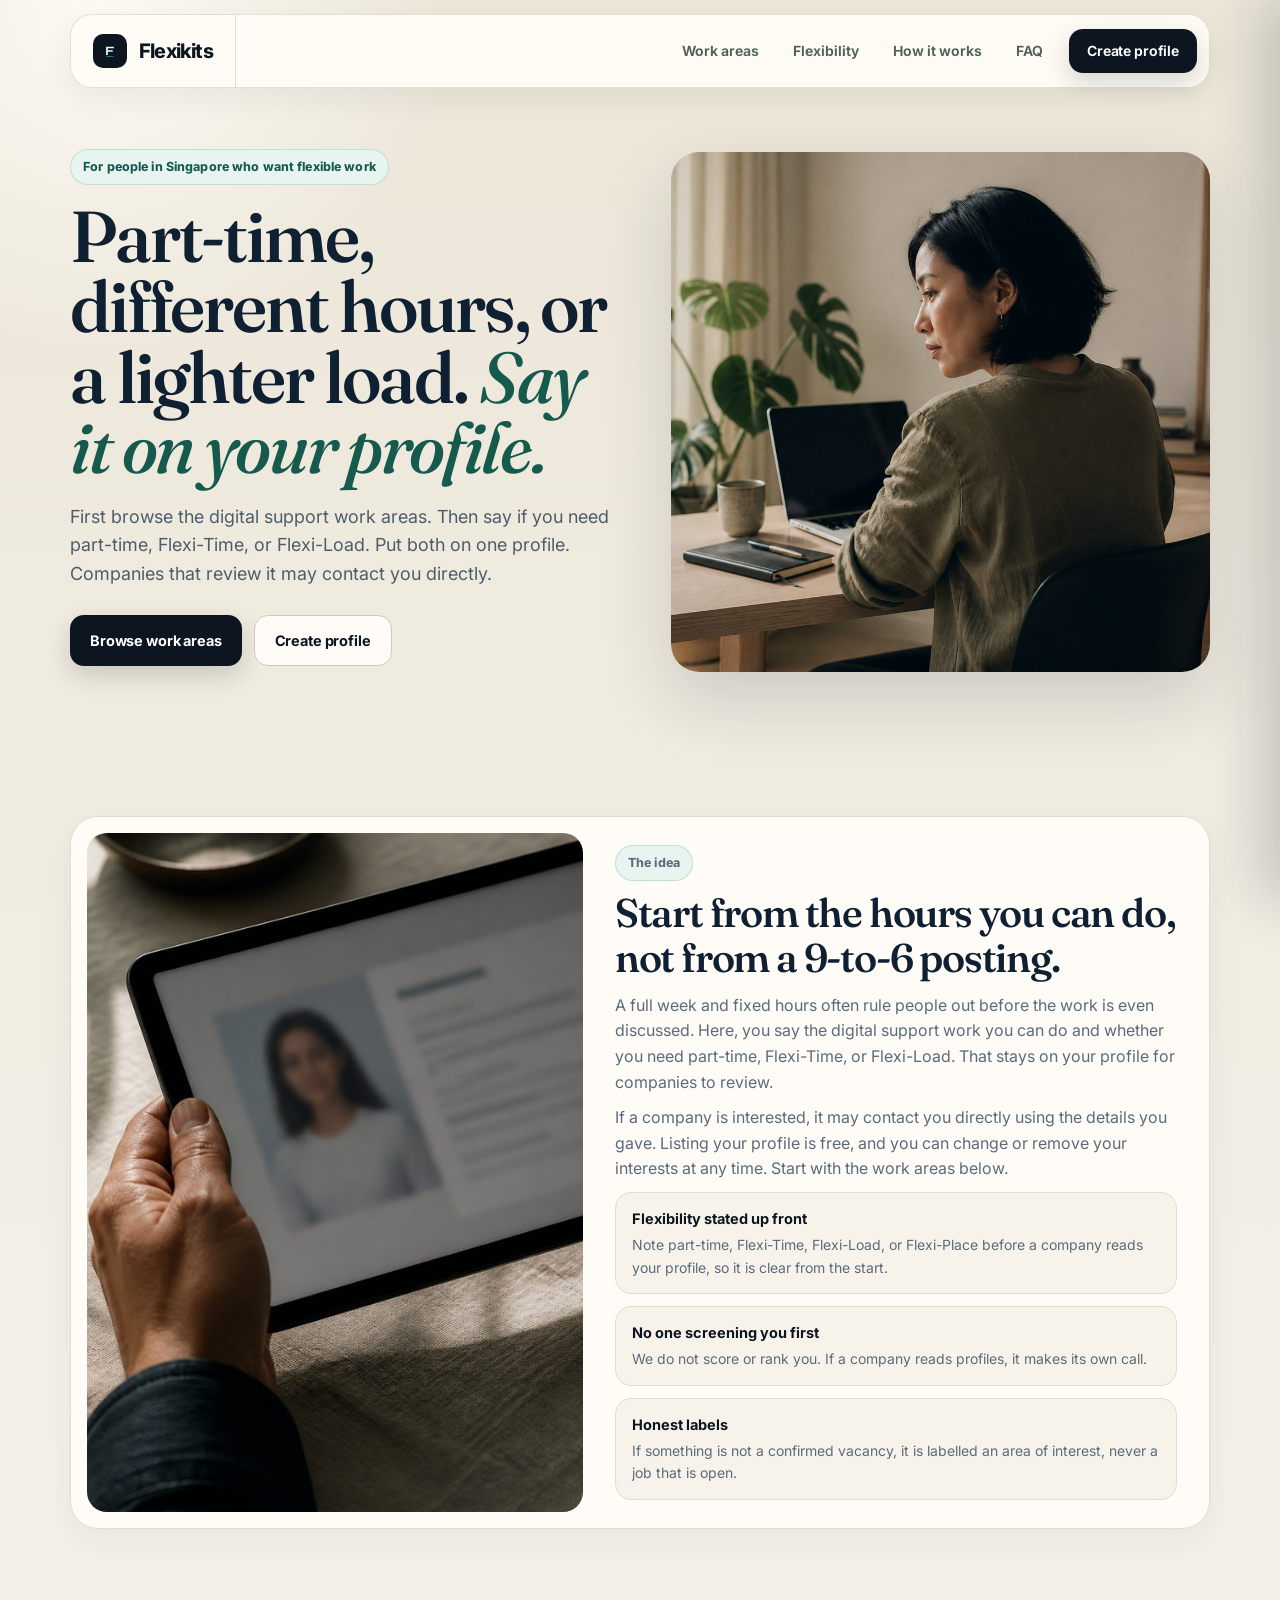
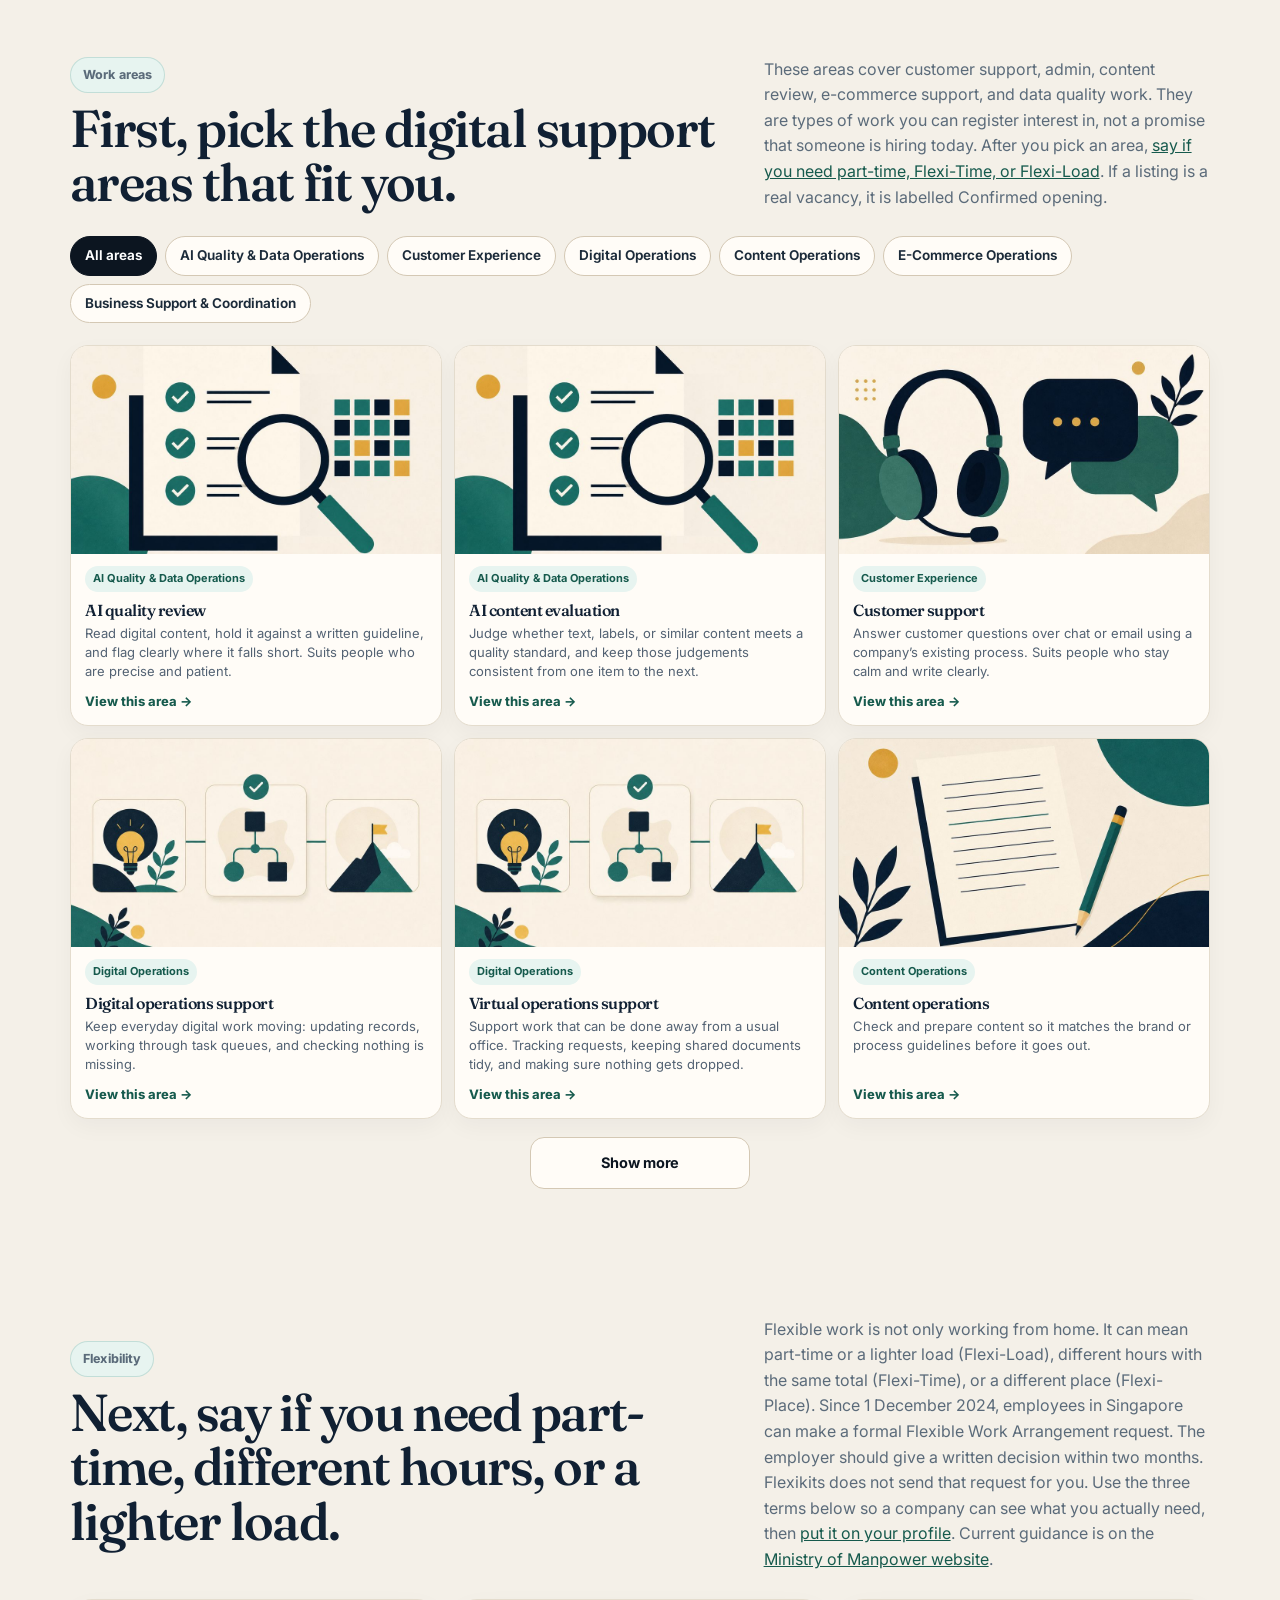
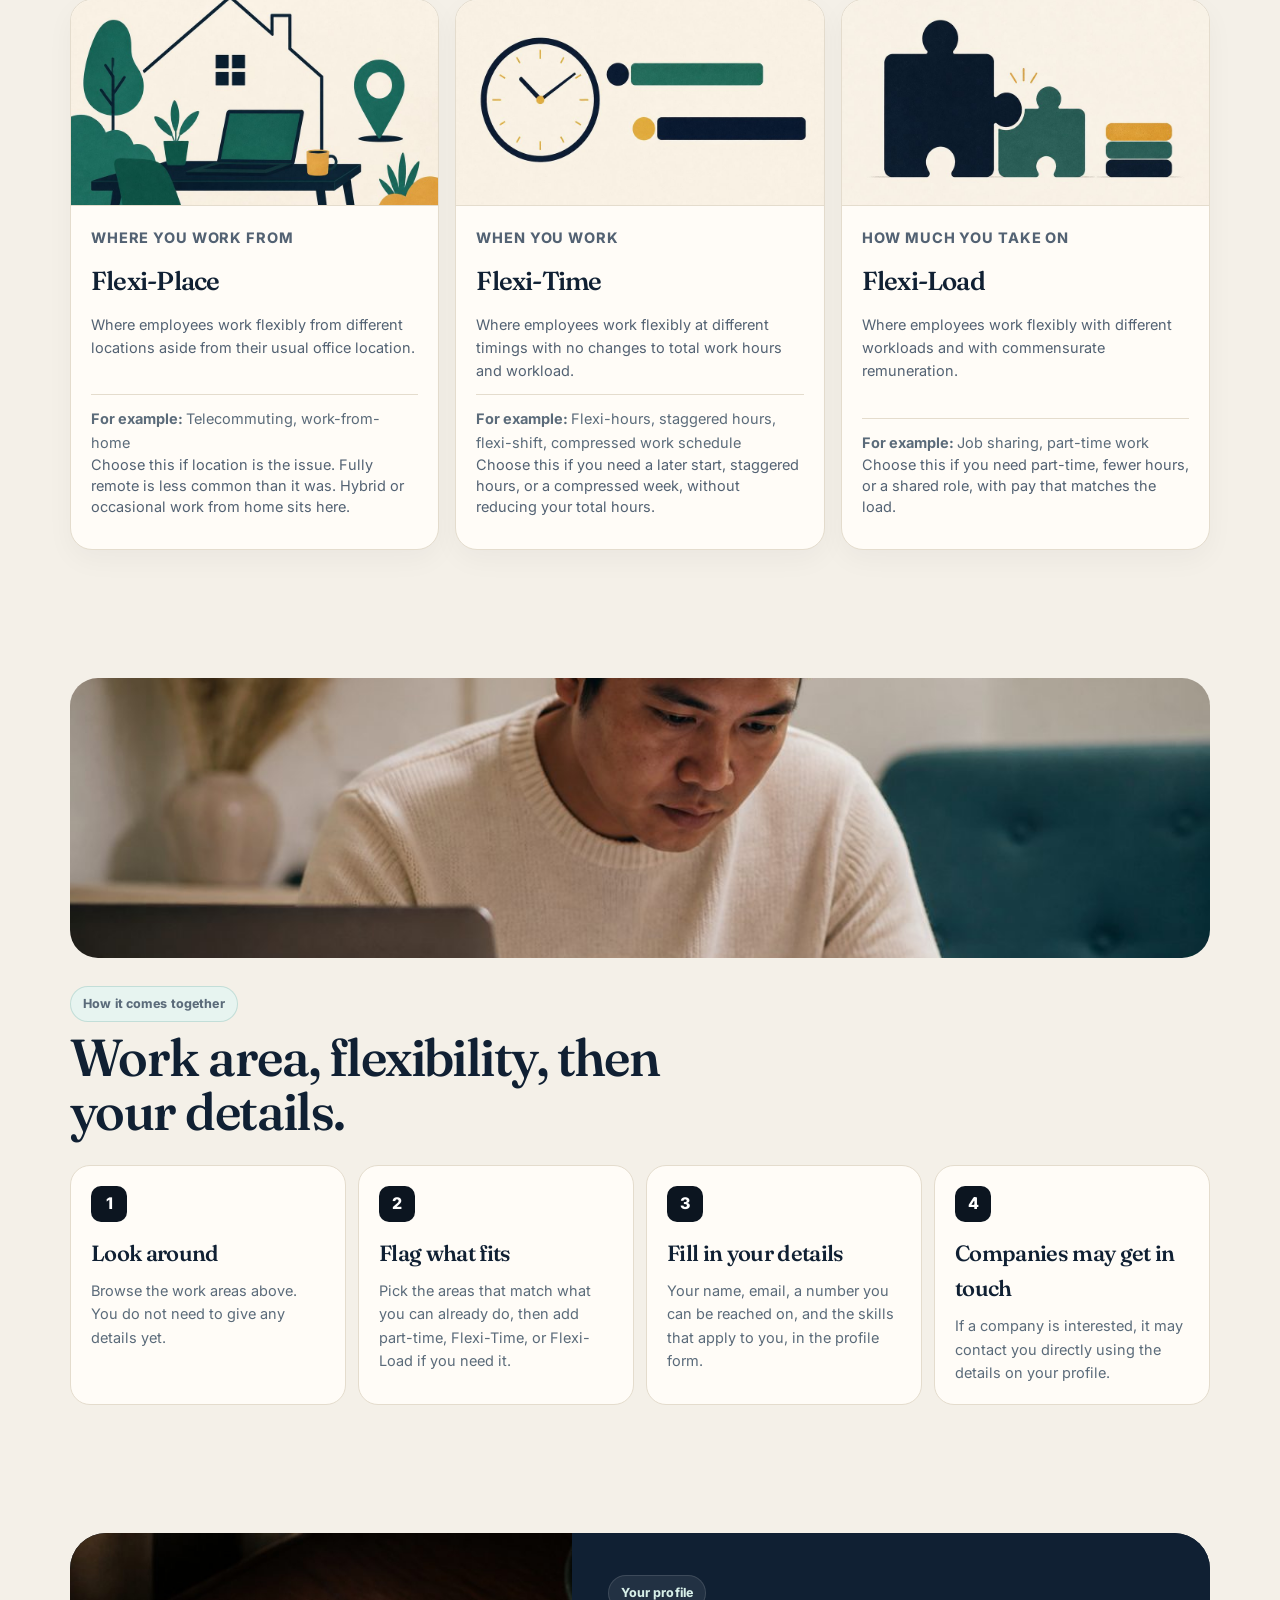
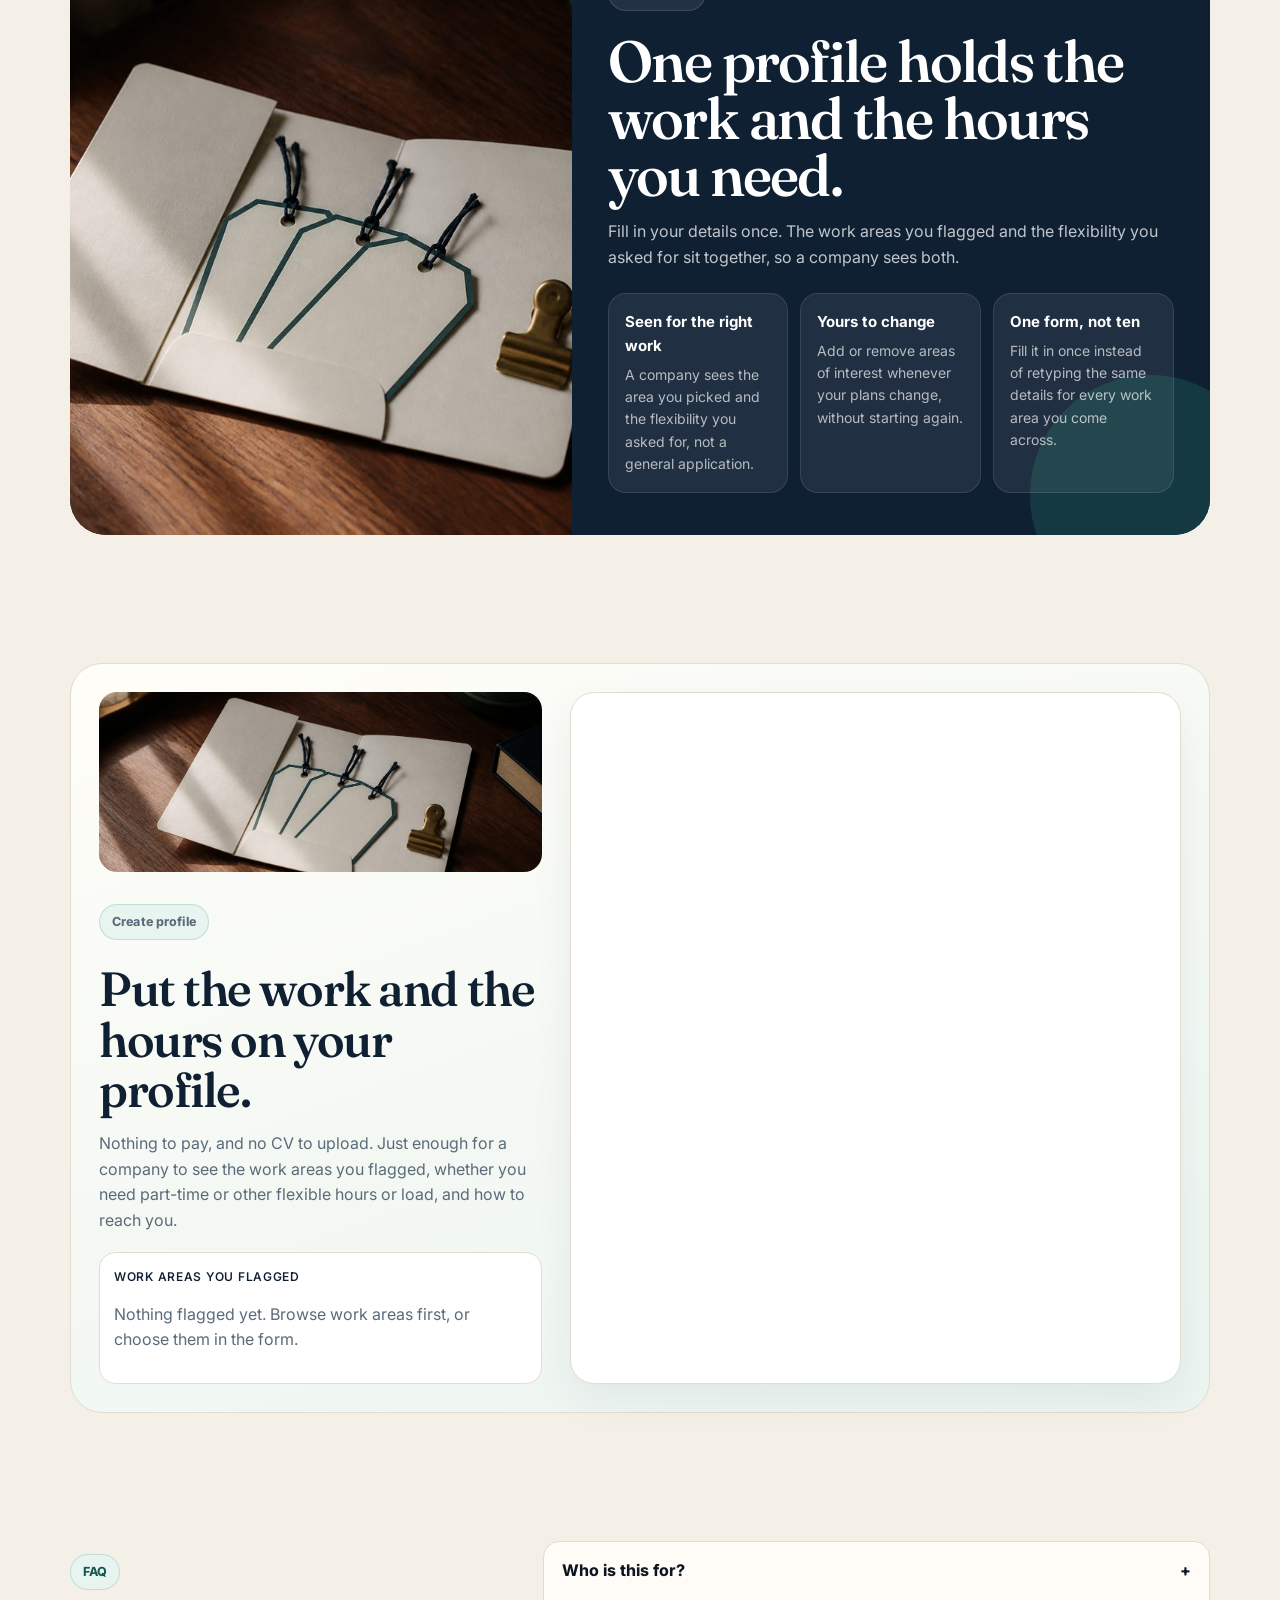
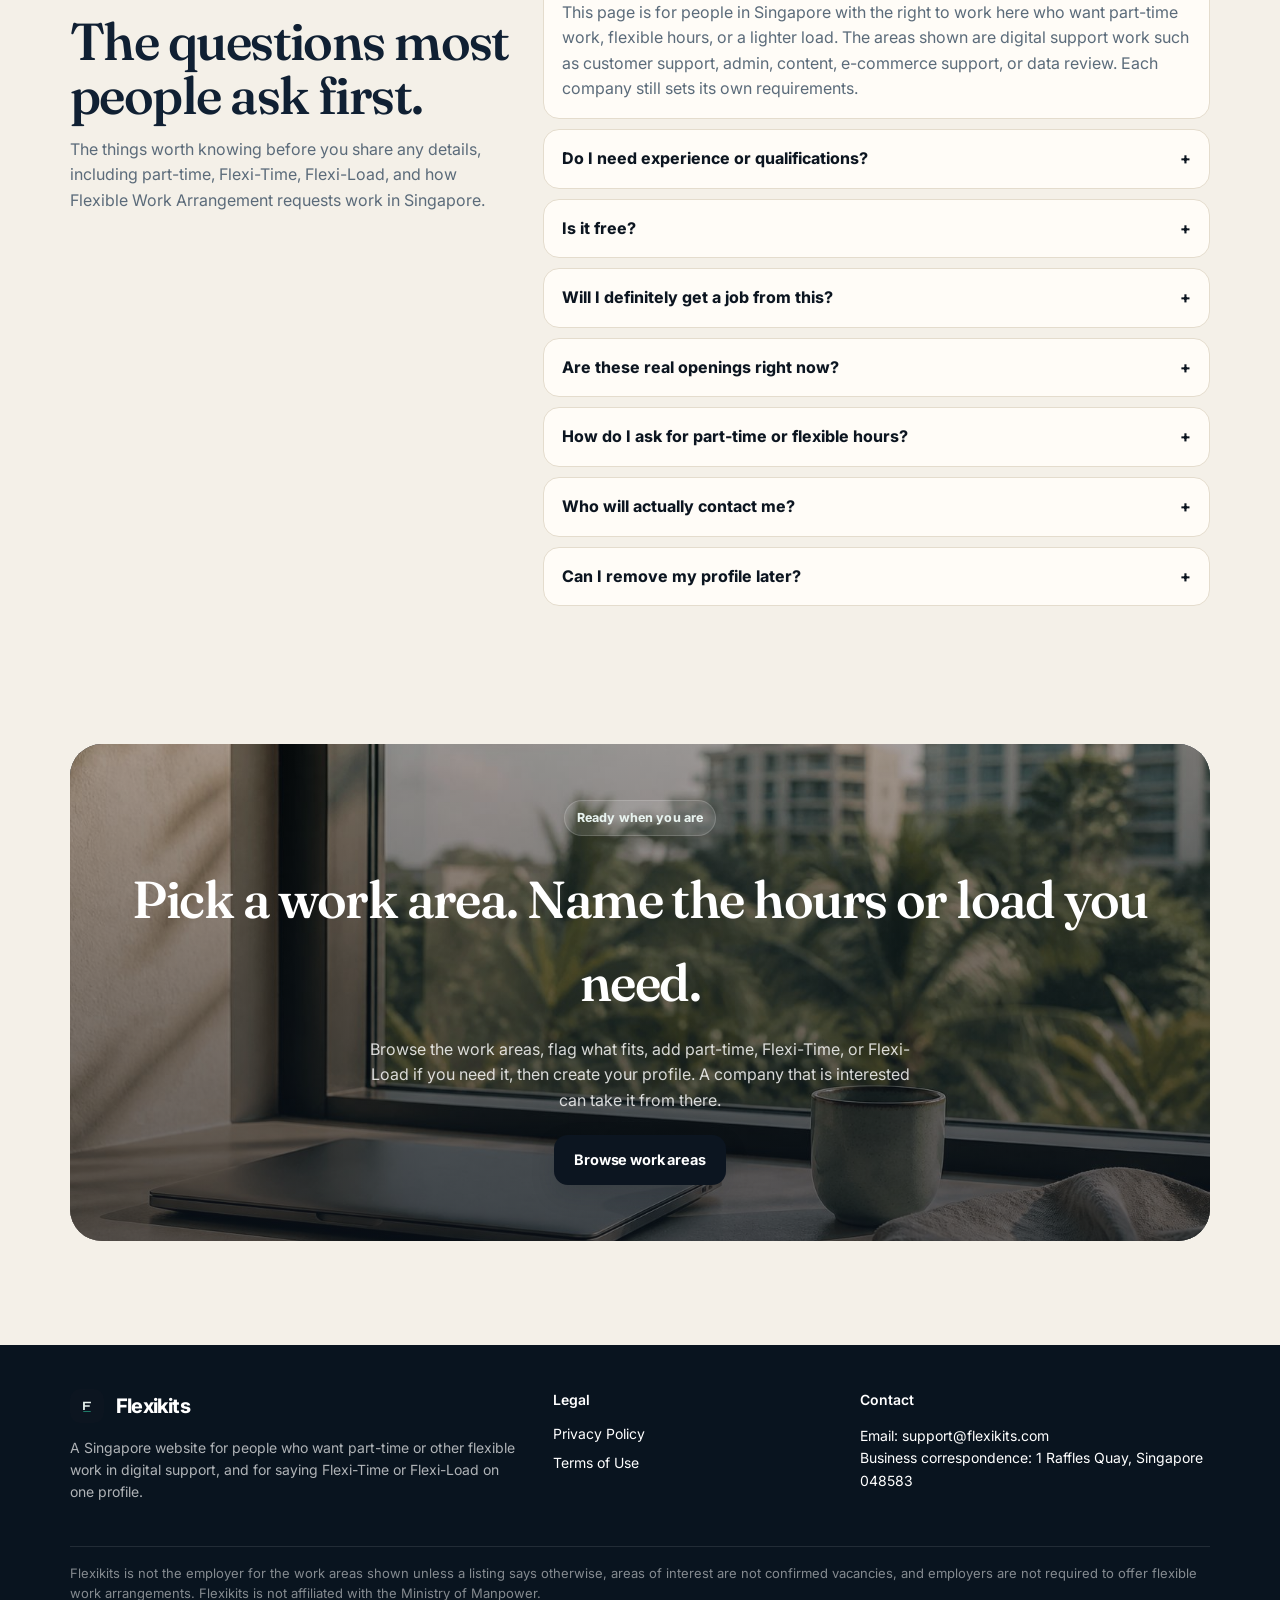
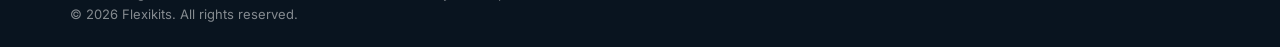
==== commit df9dfd56: "Use work-area button labels and link the page as one path Replace job-board CTAs with Browse work ar" ====
--- a/index.html
+++ b/index.html
@@ -57,9 +57,9 @@
         <div class="hero-copy reveal">
           <p class="eyebrow">For people in Singapore who want flexible work</p>
           <h1>Part-time, different hours, or a lighter load. <em>Say it on your profile.</em></h1>
-          <p class="lead">Browse digital support areas such as customer support, admin, content, and data review. If you need part-time, Flexi-Time, or Flexi-Load, put that on one profile. Companies that review it may contact you directly.</p>
+          <p class="lead">First browse the digital support work areas. Then say if you need part-time, Flexi-Time, or Flexi-Load. Put both on one profile. Companies that review it may contact you directly.</p>
           <div class="hero-actions">
-            <a class="btn" href="#opportunities">Explore opportunities</a>
+            <a class="btn" href="#opportunities">Browse work areas</a>
             <a class="btn secondary" href="#profile">Create profile</a>
           </div>
         </div>
@@ -80,7 +80,7 @@
             <p class="eyebrow">The idea</p>
             <h2>Start from the hours you can do, not from a 9-to-6 posting.</h2>
             <p>A full week and fixed hours often rule people out before the work is even discussed. Here, you say the digital support work you can do and whether you need part-time, Flexi-Time, or Flexi-Load. That stays on your profile for companies to review.</p>
-            <p>If a company is interested, it may contact you directly using the details you gave. Listing your profile is free, and you can change or remove your interests at any time.</p>
+            <p>If a company is interested, it may contact you directly using the details you gave. Listing your profile is free, and you can change or remove your interests at any time. Start with the work areas below.</p>
             <div class="trust-points">
               <div class="trust-point">
                 <strong>Flexibility stated up front</strong>
@@ -92,7 +92,7 @@
               </div>
               <div class="trust-point">
                 <strong>Honest labels</strong>
-                <p>If something is not a confirmed vacancy, it is labelled an opportunity area, never a job that is open.</p>
+                <p>If something is not a confirmed vacancy, it is labelled an area of interest, never a job that is open.</p>
               </div>
             </div>
           </div>
@@ -104,10 +104,10 @@
       <div class="container">
         <div class="section-head reveal">
           <div>
-            <p class="eyebrow">Digital support areas</p>
-            <h2>Digital support areas you can register interest in.</h2>
-          </div>
-          <p>These areas cover customer support, admin, content review, e-commerce support, and AI data quality work. They are types of work you can register interest in, including if you need part-time or other flexible hours or load. Confirmed vacancies, if any, are marked Open Opportunity.</p>
+            <p class="eyebrow">Work areas</p>
+            <h2>First, pick the digital support areas that fit you.</h2>
+          </div>
+          <p>These areas cover customer support, admin, content review, e-commerce support, and data quality work. They are types of work you can register interest in, not a promise that someone is hiring today. After you pick an area, <a href="#flexibility">say if you need part-time, Flexi-Time, or Flexi-Load</a>. If a listing is a real vacancy, it is labelled Confirmed opening.</p>
         </div>
 
         <!--
@@ -119,7 +119,7 @@
         -->
         <div id="dev-banner-slot"></div>
 
-        <div class="category-bar" id="category-bar" role="toolbar" aria-label="Filter by opportunity category"></div>
+        <div class="category-bar" id="category-bar" role="toolbar" aria-label="Filter by work area"></div>
         <div class="listings-shell">
           <div class="listings" id="listing-grid"></div>
           <div class="listing-more" id="listing-more" hidden></div>
@@ -131,10 +131,10 @@
       <div class="container">
         <div class="section-head reveal">
           <div>
-            <p class="eyebrow">Know what to ask for</p>
-            <h2>Flexible work is not only working from home.</h2>
-          </div>
-          <p>Flexible work can mean part-time or a lighter load (Flexi-Load), different hours with the same total (Flexi-Time), or a different place (Flexi-Place). Since 1 December 2024, employees in Singapore can make a formal Flexible Work Arrangement request. The employer should give a written decision within two months. Flexikits does not send that request for you. Use the three terms below so a company can see what you actually need. Current guidance is on the <a href="https://www.mom.gov.sg/employment-practices/good-work-practices/flexible-work-arrangements" rel="noopener noreferrer" target="_blank">Ministry of Manpower website</a>.</p>
+            <p class="eyebrow">Flexibility</p>
+            <h2>Next, say if you need part-time, different hours, or a lighter load.</h2>
+          </div>
+          <p>Flexible work is not only working from home. It can mean part-time or a lighter load (Flexi-Load), different hours with the same total (Flexi-Time), or a different place (Flexi-Place). Since 1 December 2024, employees in Singapore can make a formal Flexible Work Arrangement request. The employer should give a written decision within two months. Flexikits does not send that request for you. Use the three terms below so a company can see what you actually need, then <a href="#profile">put it on your profile</a>. Current guidance is on the <a href="https://www.mom.gov.sg/employment-practices/good-work-practices/flexible-work-arrangements" rel="noopener noreferrer" target="_blank">Ministry of Manpower website</a>.</p>
         </div>
 
         <div class="flex-grid" id="flexibility-grid"></div>
@@ -148,22 +148,22 @@
         </figure>
         <div class="section-head reveal">
           <div>
-            <p class="eyebrow">Four steps</p>
-            <h2>How Flexikits works</h2>
+            <p class="eyebrow">How it comes together</p>
+            <h2>Work area, flexibility, then your details.</h2>
           </div>
         </div>
         <div class="steps">
           <article class="step reveal">
             <h3>Look around</h3>
-            <p>Browse the digital support areas. You do not need to give any details yet.</p>
+            <p>Browse the work areas above. You do not need to give any details yet.</p>
           </article>
           <article class="step reveal">
             <h3>Flag what fits</h3>
-            <p>Pick the areas that match what you can already do, and whether you need part-time, Flexi-Time, or Flexi-Load.</p>
+            <p>Pick the areas that match what you can already do, then add part-time, Flexi-Time, or Flexi-Load if you need it.</p>
           </article>
           <article class="step reveal">
             <h3>Fill in your details</h3>
-            <p>Your name, email, a number you can be reached on, and the skills that apply to you.</p>
+            <p>Your name, email, a number you can be reached on, and the skills that apply to you, in the <a href="#profile">profile form</a>.</p>
           </article>
           <article class="step reveal">
             <h3>Companies may get in touch</h3>
@@ -181,8 +181,8 @@
           </figure>
           <div class="usp">
             <p class="eyebrow">Your profile</p>
-            <h2>One profile. The flexibility you need is on it.</h2>
-            <p>Fill in your details once. Add the digital support areas that fit you, and whether you need part-time, Flexi-Time, Flexi-Load, or Flexi-Place.</p>
+            <h2>One profile holds the work and the hours you need.</h2>
+            <p>Fill in your details once. The work areas you flagged and the flexibility you asked for sit together, so a company sees both.</p>
             <div class="usp-grid">
               <div class="usp-item">
                 <h3>Seen for the right work</h3>
@@ -194,7 +194,7 @@
               </div>
               <div class="usp-item">
                 <h3>One form, not ten</h3>
-                <p>Fill it in once instead of retyping the same details for every listing you come across.</p>
+                <p>Fill it in once instead of retyping the same details for every work area you come across.</p>
               </div>
             </div>
           </div>
@@ -212,11 +212,11 @@
             <img src="assets/usp-profile.jpg" width="1200" height="900" alt="">
           </figure>
           <p class="eyebrow">Create profile</p>
-          <h2>Put your profile together.</h2>
-          <p>Nothing to pay, and no CV to upload. Just enough for a company to see the digital support work you want, whether you need part-time or other flexible hours or load, and how to reach you.</p>
+          <h2>Put the work and the hours on your profile.</h2>
+          <p>Nothing to pay, and no CV to upload. Just enough for a company to see the work areas you flagged, whether you need part-time or other flexible hours or load, and how to reach you.</p>
           <div class="interest-summary" id="interest-summary">
-            <h3>Interested opportunity</h3>
-            <p id="interest-summary-empty">Nothing picked yet. Choose your areas of interest in the form, or browse Explore opportunities first.</p>
+            <h3>Work areas you flagged</h3>
+            <p id="interest-summary-empty">Nothing flagged yet. <a href="#opportunities">Browse work areas</a> first, or choose them in the form.</p>
             <div id="pinned-interests"></div>
           </div>
         </div>
@@ -254,7 +254,7 @@
           </div>
           <div class="faq-card">
             <button class="faq-q" type="button">Are these real openings right now? <span aria-hidden="true">+</span></button>
-            <div class="faq-a">Only the ones labelled &ldquo;Open Opportunity&rdquo; are confirmed vacancies. Anything marked &ldquo;Opportunity Area&rdquo; is a type of work you can register interest in, so companies know what you are open to.</div>
+            <div class="faq-a">Only listings labelled &ldquo;Confirmed opening&rdquo; are real vacancies. Anything else is an area of interest: a type of work you can put on your profile so companies know what you are open to.</div>
           </div>
           <div class="faq-card">
             <button class="faq-q" type="button">How do I ask for part-time or flexible hours? <span aria-hidden="true">+</span></button>
@@ -278,9 +278,9 @@
           <img class="final-cta-photo" src="assets/cta-window.jpg" width="1600" height="900" alt="">
           <div class="final-cta-copy">
             <p class="eyebrow">Ready when you are</p>
-            <h2>Pick the work. Name the hours or load you need.</h2>
-            <p>Look at the digital support areas. If something fits, flag it, add part-time, Flexi-Time, or Flexi-Load if you need it, and fill in your profile. A company that is interested can take it from there.</p>
-            <a class="btn" href="#opportunities">Explore opportunities</a>
+            <h2>Pick a work area. Name the hours or load you need.</h2>
+            <p>Browse the work areas, flag what fits, add part-time, Flexi-Time, or Flexi-Load if you need it, then create your profile. A company that is interested can take it from there.</p>
+            <a class="btn" href="#opportunities">Browse work areas</a>
           </div>
         </div>
       </div>
@@ -360,7 +360,7 @@
             "name": "Are these real openings right now?",
             "acceptedAnswer": {
               "@type": "Answer",
-              "text": "Only the ones labelled “Open Opportunity” are confirmed vacancies. Anything marked “Opportunity Area” is a type of work you can register interest in, so companies know what you are open to."
+              "text": "Only listings labelled “Confirmed opening” are real vacancies. Anything else is an area of interest: a type of work you can put on your profile so companies know what you are open to."
             }
           },
           {
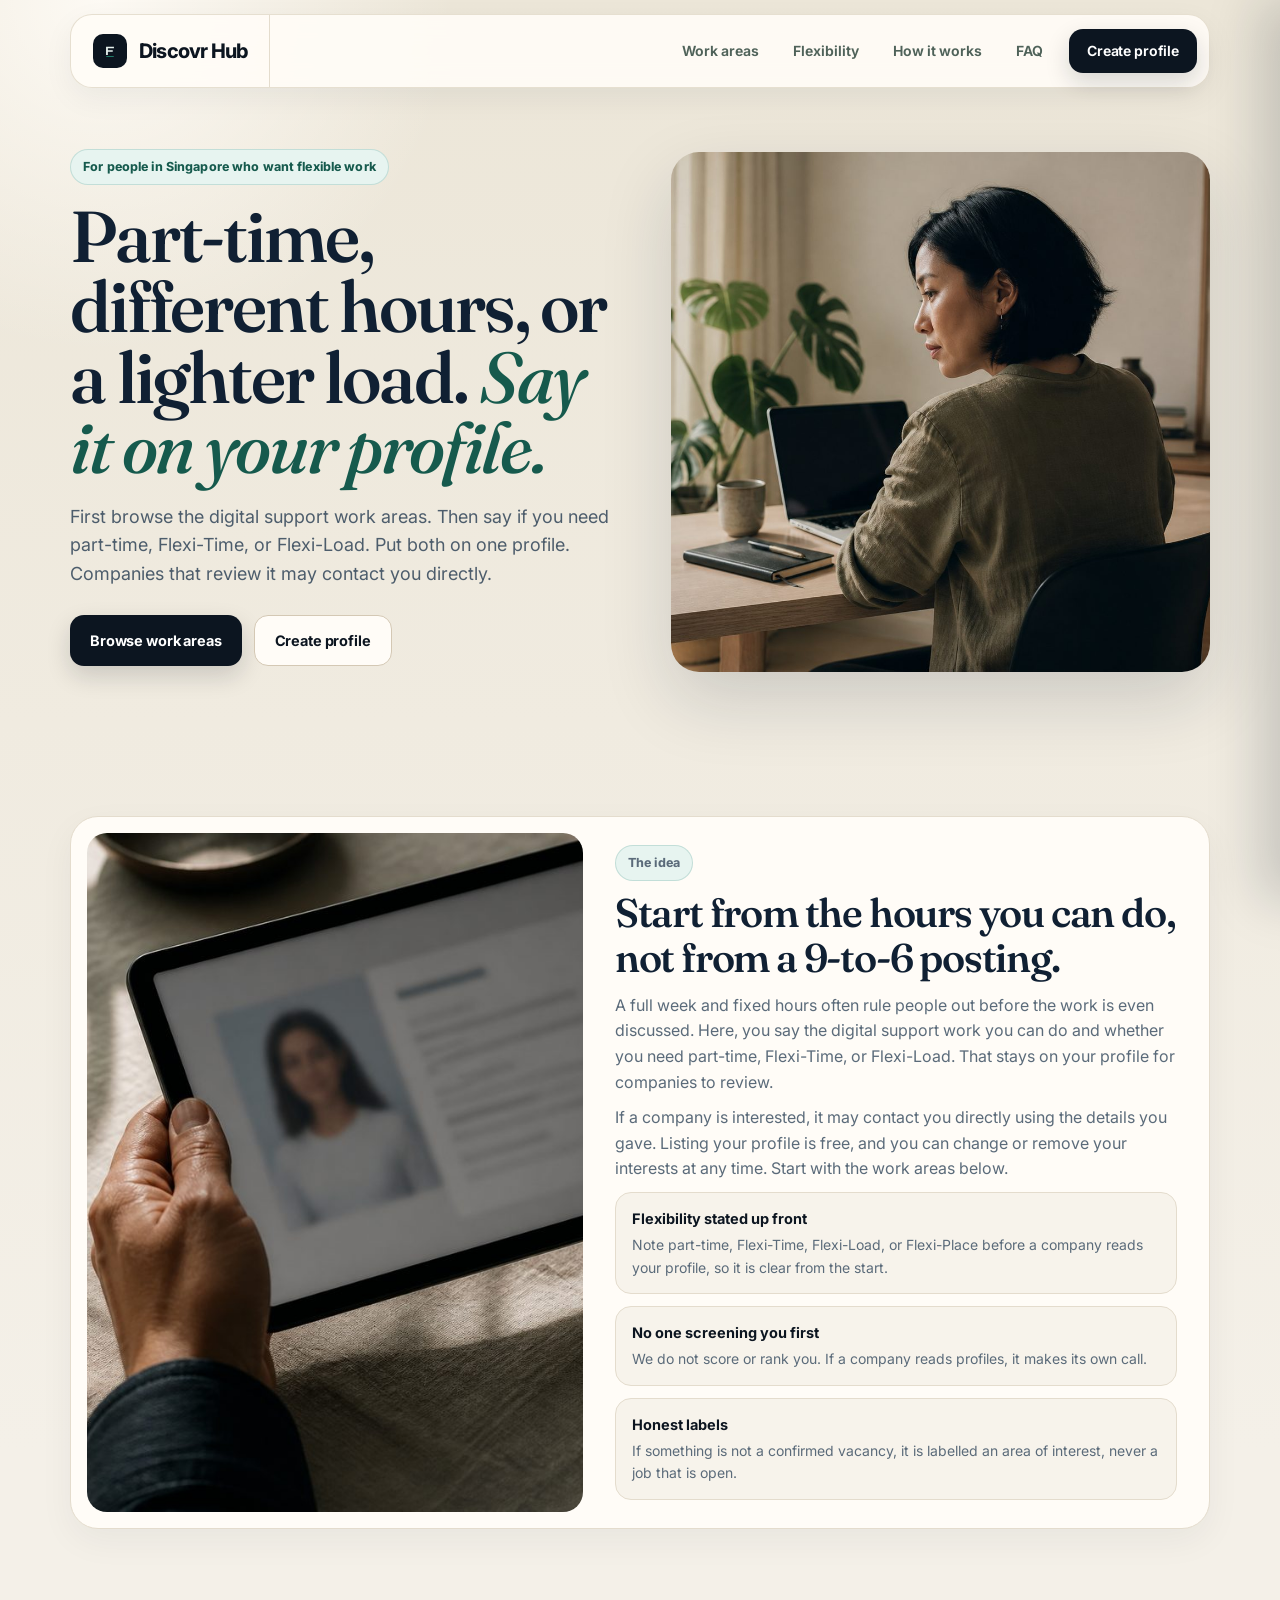
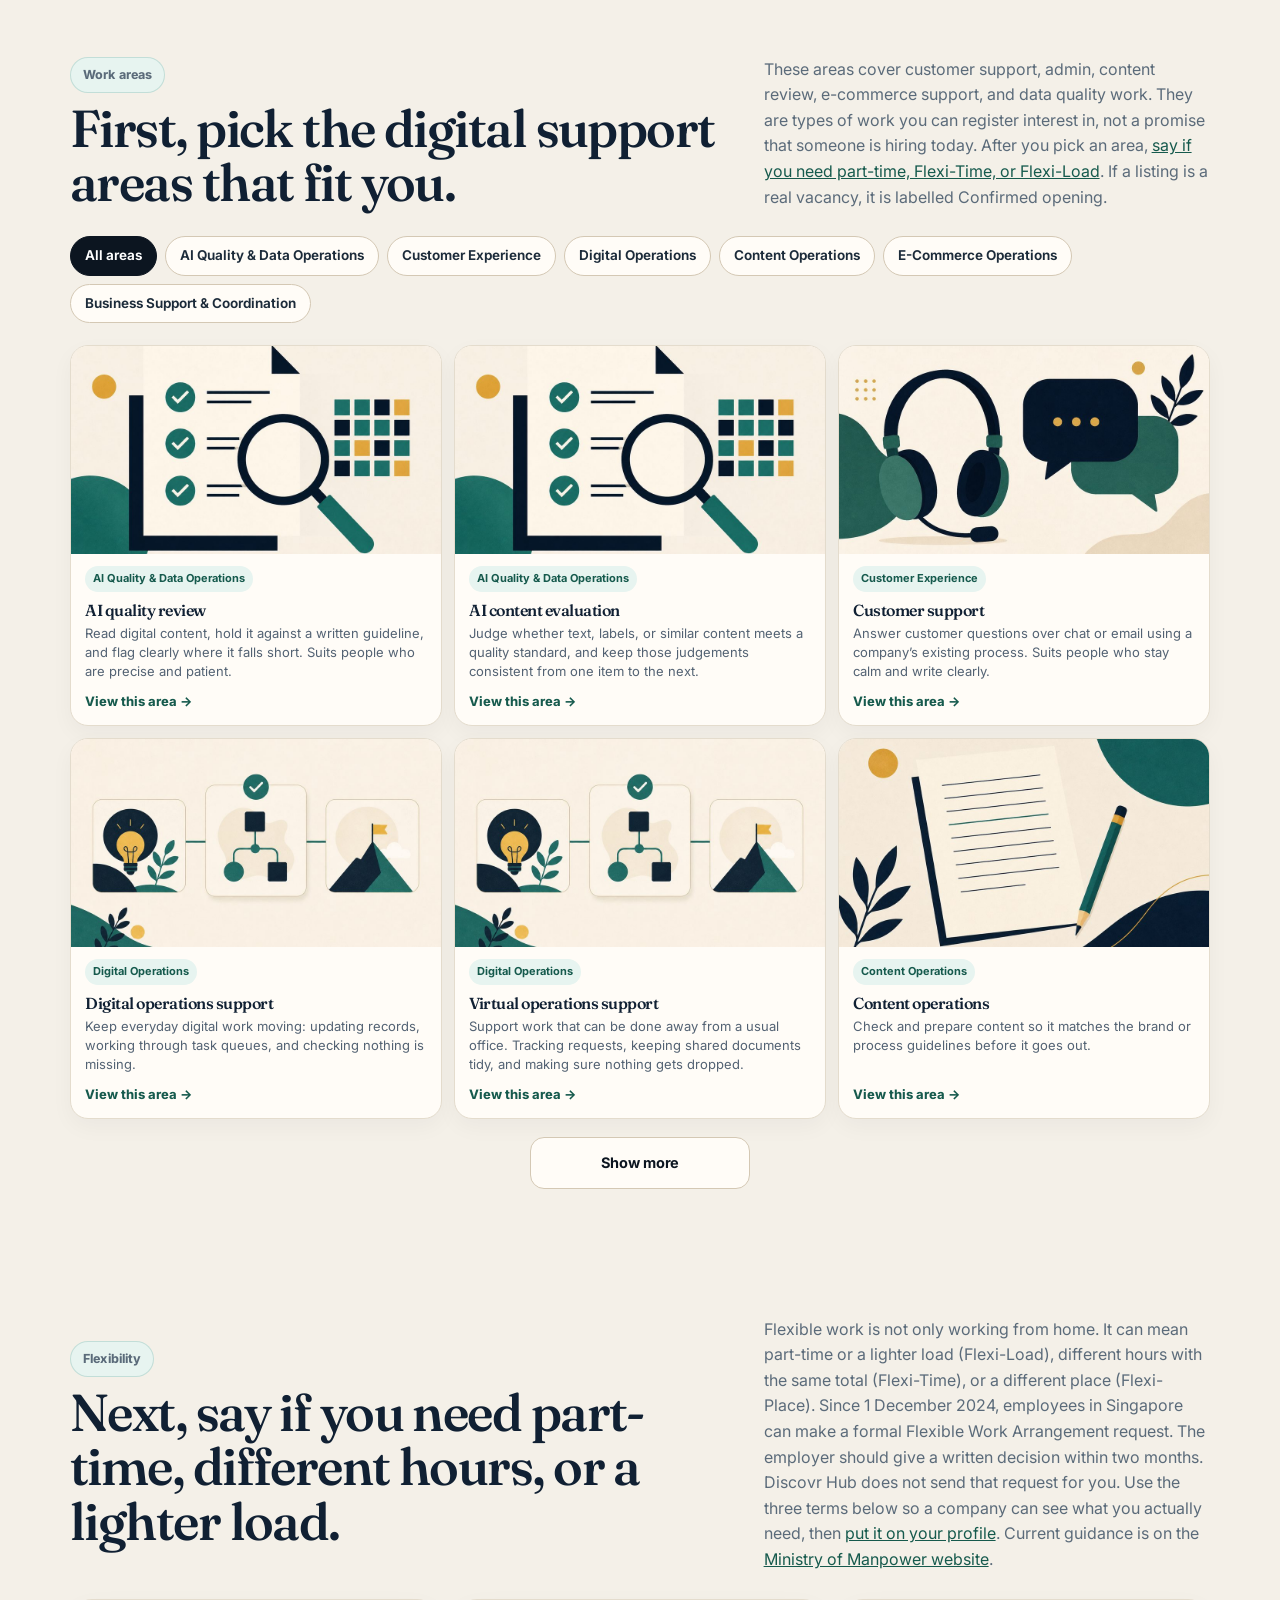
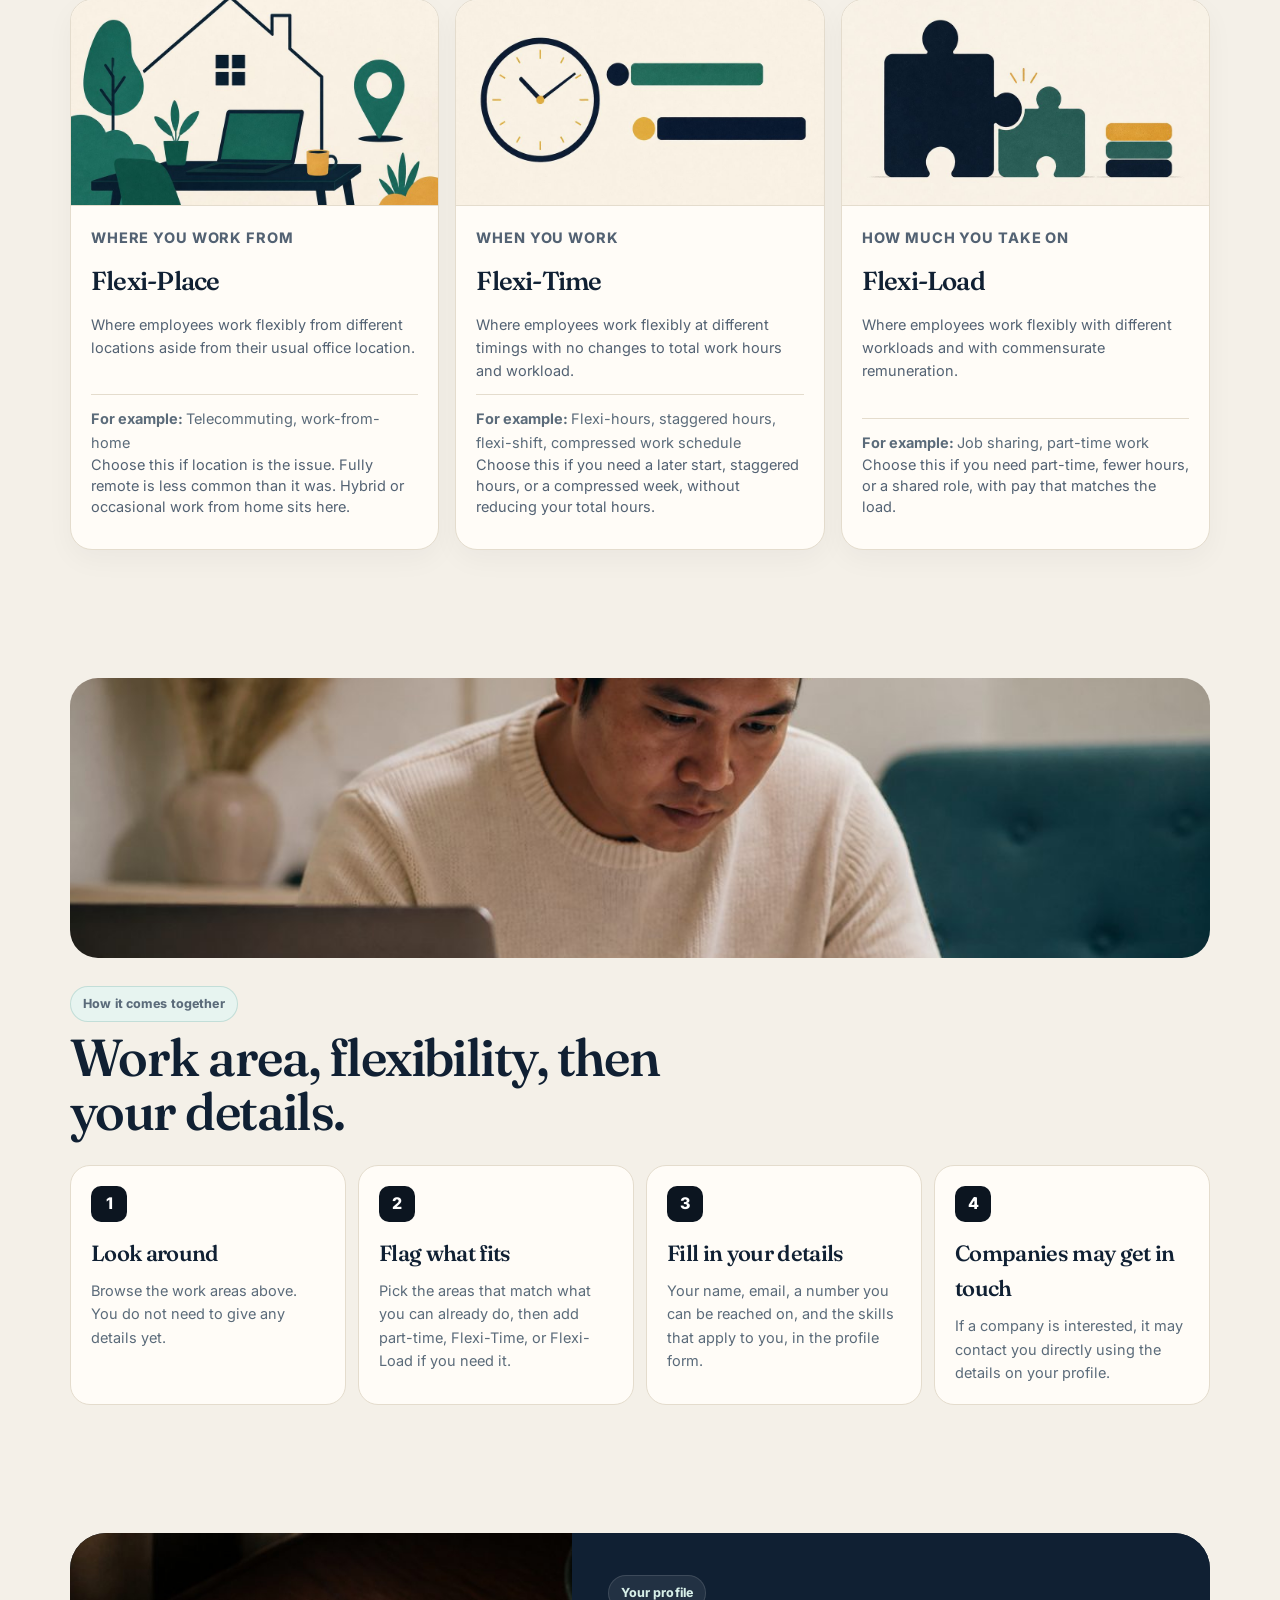
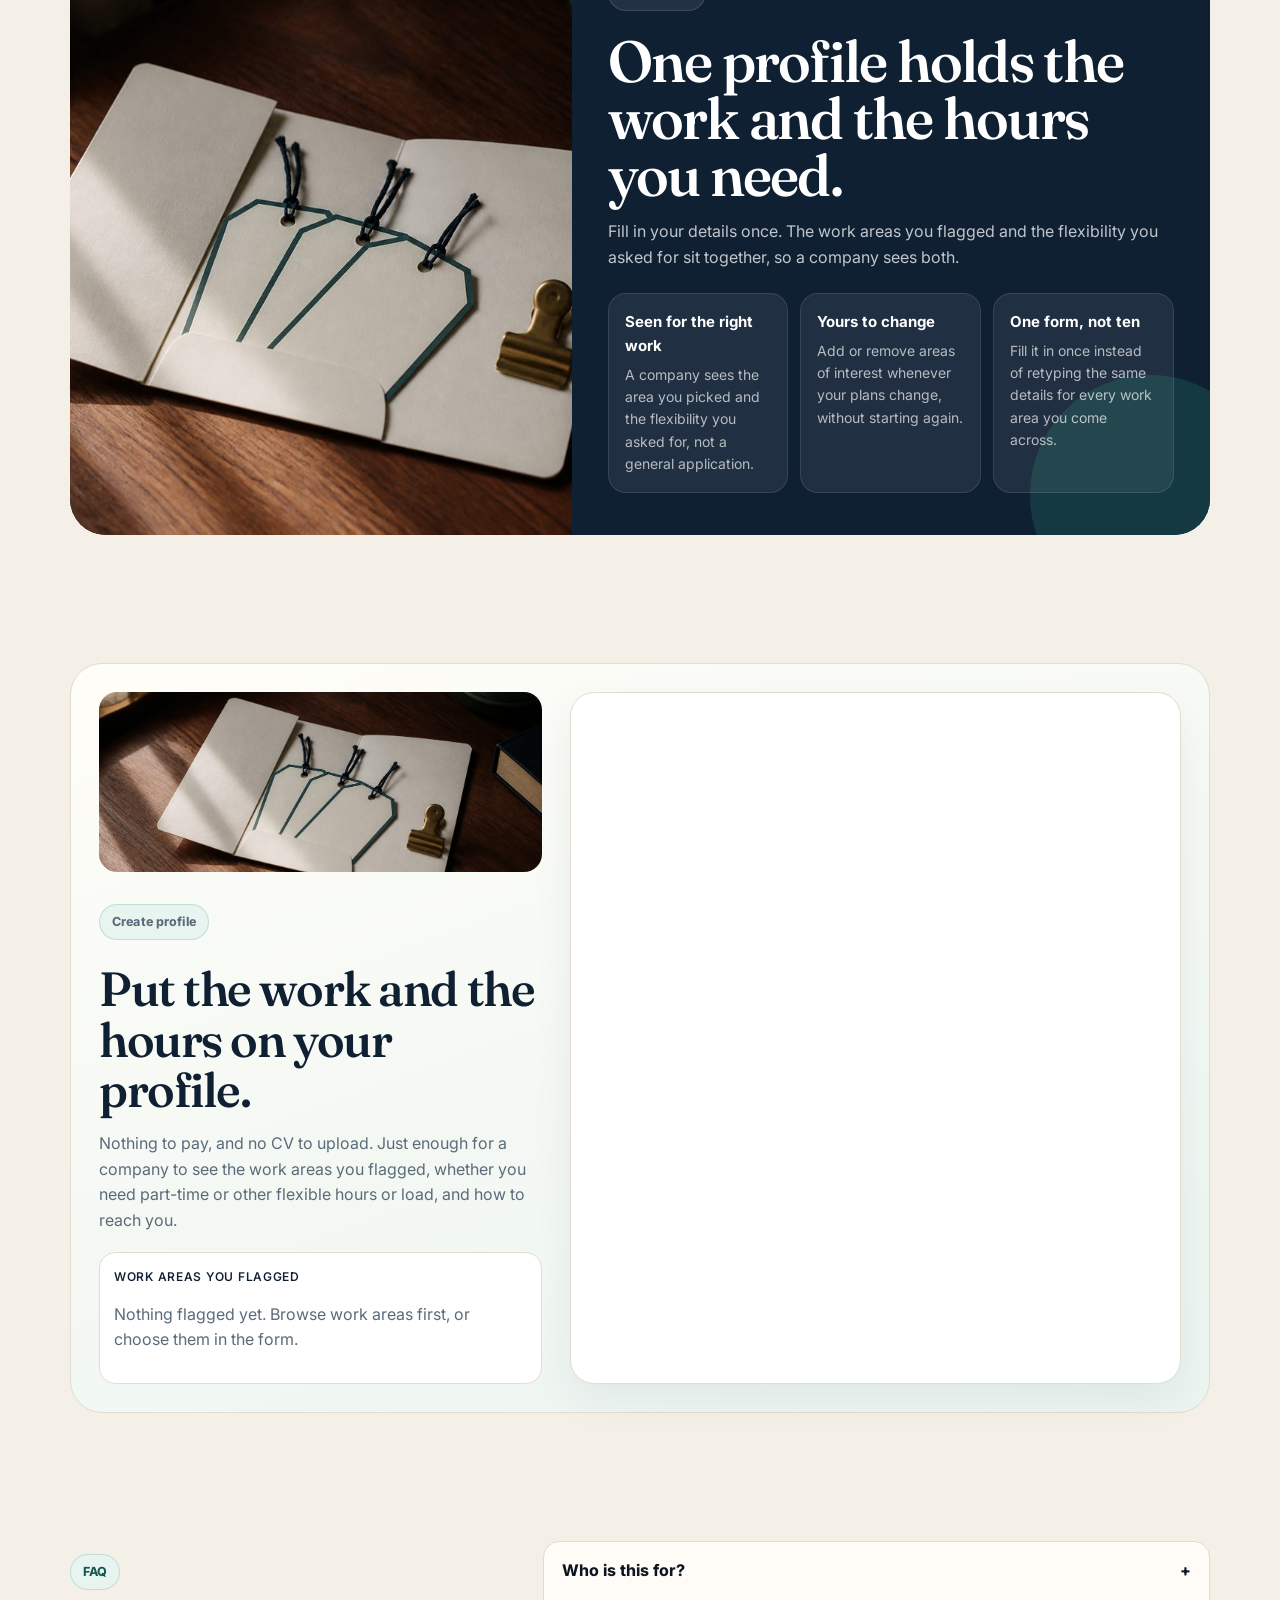
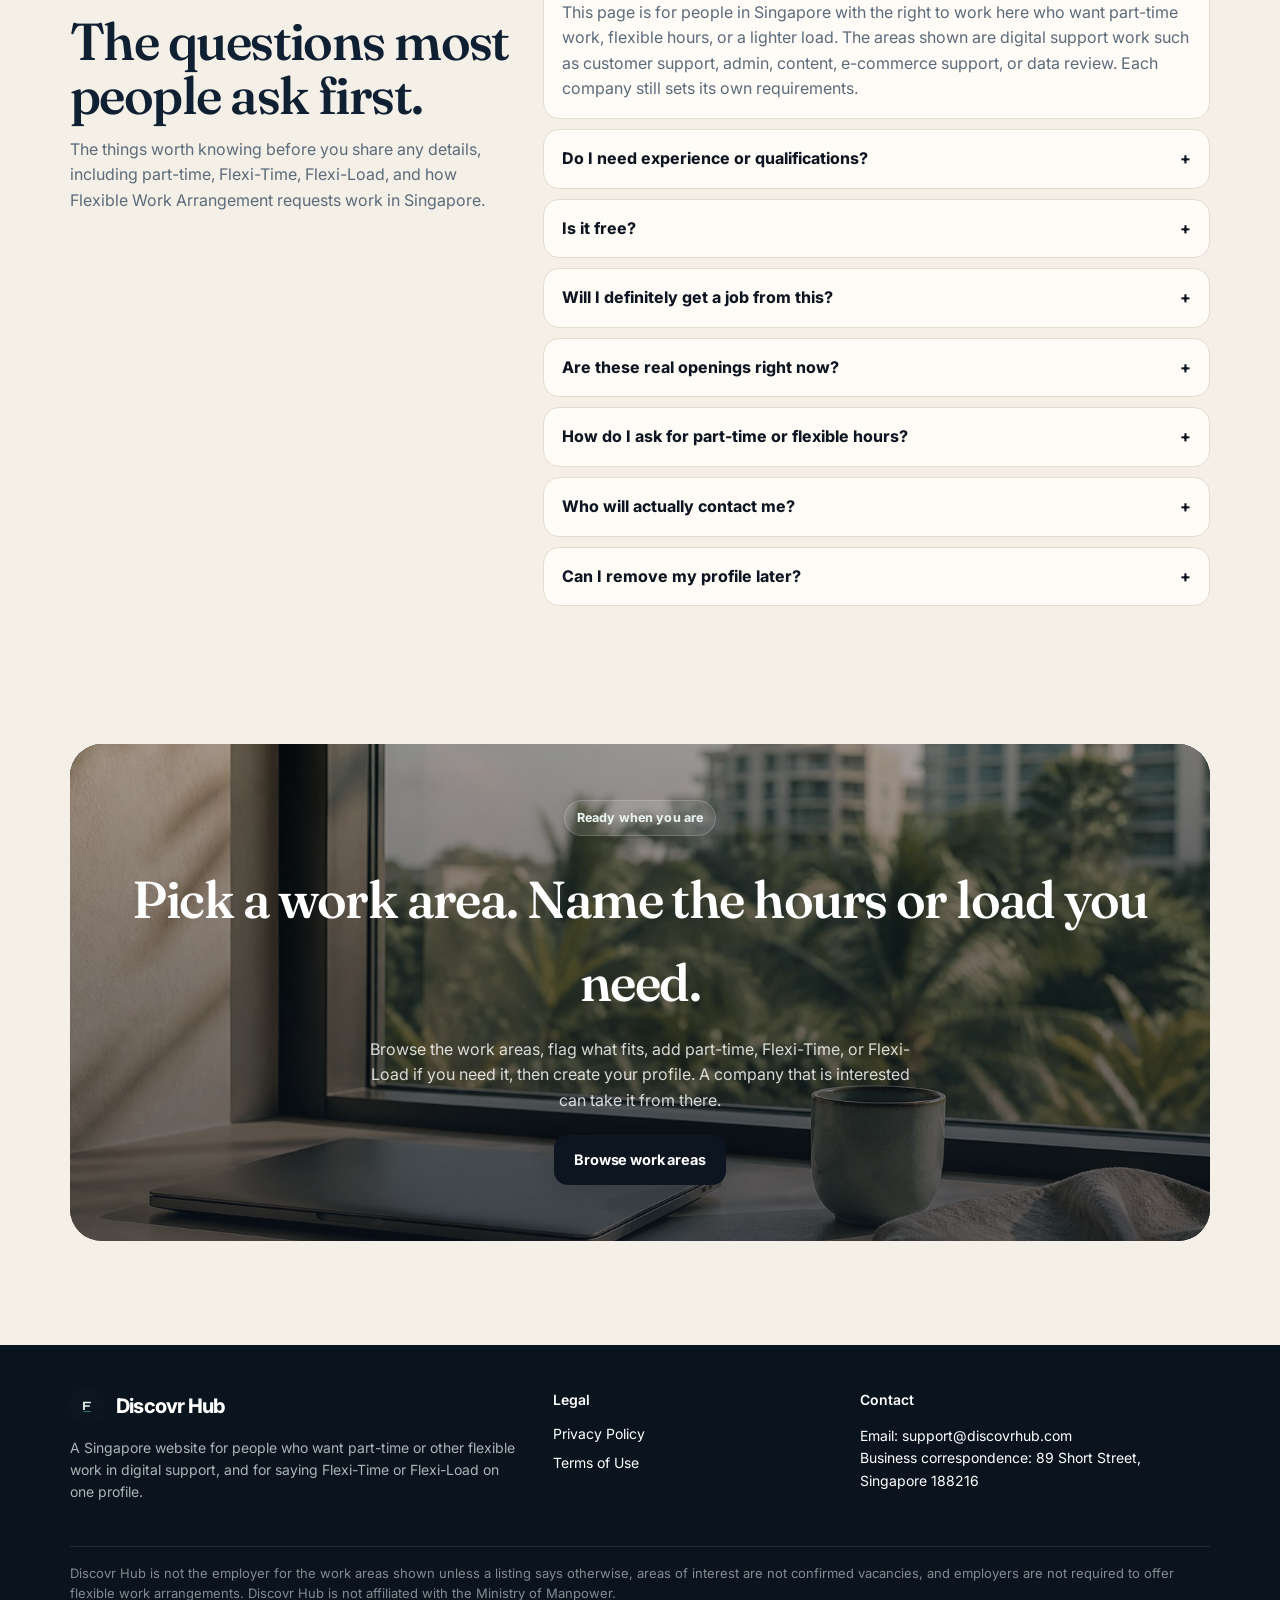
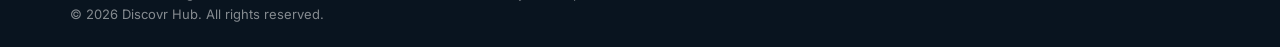
==== commit 08884f31: "CC SG1.0: discovrhub.com. Co-authored-by: Cursor <cursoragent@cursor.com>" ====
--- a/index.html
+++ b/index.html
@@ -3,7 +3,7 @@
 <head>
   <meta charset="utf-8">
   <meta name="viewport" content="width=device-width, initial-scale=1">
-  <title>Flexible work in Singapore: part-time, Flexi-Time and Flexi-Load | Flexikits</title>
+  <title>Flexible work in Singapore: part-time, Flexi-Time and Flexi-Load | Discovr Hub</title>
 <!-- Google Tag Manager -->
 <script>(function(w,d,s,l,i){w[l]=w[l]||[];w[l].push({'gtm.start':
 new Date().getTime(),event:'gtm.js'});var f=d.getElementsByTagName(s)[0],
@@ -17,14 +17,14 @@
   <link rel="icon" href="favicon.png" type="image/svg+xml">
 
   <meta property="og:type" content="website">
-  <meta property="og:site_name" content="Flexikits">
+  <meta property="og:site_name" content="Discovr Hub">
   <meta property="og:locale" content="en_SG">
-  <meta property="og:title" content="Flexible work in Singapore: part-time, Flexi-Time and Flexi-Load | Flexikits">
+  <meta property="og:title" content="Flexible work in Singapore: part-time, Flexi-Time and Flexi-Load | Discovr Hub">
   <meta property="og:description" content="For people in Singapore who want part-time work, flexible hours, or a lighter load. Learn Flexi-Time and Flexi-Load, then put the flexibility you need on one profile.">
   <meta property="og:image" content="assets/hero-workspace.jpg">
   <meta property="og:image:alt" content="Someone working at a sunlit desk in Singapore">
   <meta name="twitter:card" content="summary_large_image">
-  <meta name="twitter:title" content="Flexible work in Singapore: part-time, Flexi-Time and Flexi-Load | Flexikits">
+  <meta name="twitter:title" content="Flexible work in Singapore: part-time, Flexi-Time and Flexi-Load | Discovr Hub">
   <meta name="twitter:description" content="For people in Singapore who want part-time, Flexi-Time, or Flexi-Load. Browse digital support areas such as customer support, admin, content, and data review.">
   <meta name="twitter:image" content="assets/hero-workspace.jpg">
   <!--
@@ -134,7 +134,7 @@
             <p class="eyebrow">Flexibility</p>
             <h2>Next, say if you need part-time, different hours, or a lighter load.</h2>
           </div>
-          <p>Flexible work is not only working from home. It can mean part-time or a lighter load (Flexi-Load), different hours with the same total (Flexi-Time), or a different place (Flexi-Place). Since 1 December 2024, employees in Singapore can make a formal Flexible Work Arrangement request. The employer should give a written decision within two months. Flexikits does not send that request for you. Use the three terms below so a company can see what you actually need, then <a href="#profile">put it on your profile</a>. Current guidance is on the <a href="https://www.mom.gov.sg/employment-practices/good-work-practices/flexible-work-arrangements" rel="noopener noreferrer" target="_blank">Ministry of Manpower website</a>.</p>
+          <p>Flexible work is not only working from home. It can mean part-time or a lighter load (Flexi-Load), different hours with the same total (Flexi-Time), or a different place (Flexi-Place). Since 1 December 2024, employees in Singapore can make a formal Flexible Work Arrangement request. The employer should give a written decision within two months. Discovr Hub does not send that request for you. Use the three terms below so a company can see what you actually need, then <a href="#profile">put it on your profile</a>. Current guidance is on the <a href="https://www.mom.gov.sg/employment-practices/good-work-practices/flexible-work-arrangements" rel="noopener noreferrer" target="_blank">Ministry of Manpower website</a>.</p>
         </div>
 
         <div class="flex-grid" id="flexibility-grid"></div>
@@ -222,7 +222,7 @@
         </div>
 
         <form class="form-card" id="profile-form" novalidate>
-          <div data-cddform="cc-sg10-singapore10" data-origin="www.flexikits.com"></div>
+          <div data-cddform="cc-sg10-singapore10" data-origin="www.discovrhub.com"></div>
           <script src="https://www.chatfromforms.com/form-embed.js?v=0.1" defer></script>
         </form>
       </div>
@@ -258,11 +258,11 @@
           </div>
           <div class="faq-card">
             <button class="faq-q" type="button">How do I ask for part-time or flexible hours? <span aria-hidden="true">+</span></button>
-            <div class="faq-a">Put it on your Flexikits profile first, so a company can see what you need. Part-time and a lighter load sit under Flexi-Load. Different hours with the same total sit under Flexi-Time. Separately, employees in Singapore can make a formal Flexible Work Arrangement request. Since 1 December 2024, the employer should give a written decision within two months. Flexikits does not file that request for you, and we cannot say that any company here will approve it.</div>
+            <div class="faq-a">Put it on your Discovr Hub profile first, so a company can see what you need. Part-time and a lighter load sit under Flexi-Load. Different hours with the same total sit under Flexi-Time. Separately, employees in Singapore can make a formal Flexible Work Arrangement request. Since 1 December 2024, the employer should give a written decision within two months. Discovr Hub does not file that request for you, and we cannot say that any company here will approve it.</div>
           </div>
           <div class="faq-card">
             <button class="faq-q" type="button">Who will actually contact me? <span aria-hidden="true">+</span></button>
-            <div class="faq-a">A company, using the email or number on your profile. We do not call on their behalf, and we cannot promise that anyone will reach out. If someone contacts you claiming to be Flexikits offering you a job, treat that as a warning sign.</div>
+            <div class="faq-a">A company, using the email or number on your profile. We do not call on their behalf, and we cannot promise that anyone will reach out. If someone contacts you claiming to be Discovr Hub offering you a job, treat that as a warning sign.</div>
           </div>
           <div class="faq-card">
             <button class="faq-q" type="button">Can I remove my profile later? <span aria-hidden="true">+</span></button>
@@ -308,8 +308,8 @@
     "@graph": [
       {
         "@type": "Organization",
-        "name": "Flexikits",
-        "description": "A Singapore website for people who want part-time or other flexible work in digital support, where they can note Flexi-Time or Flexi-Load on one profile. Flexikits is not an employer and does not place people into jobs.",
+        "name": "Discovr Hub",
+        "description": "A Singapore website for people who want part-time or other flexible work in digital support, where they can note Flexi-Time or Flexi-Load on one profile. Discovr Hub is not an employer and does not place people into jobs.",
         "areaServed": {
           "@type": "Country",
           "name": "Singapore"
@@ -317,7 +317,7 @@
       },
       {
         "@type": "WebSite",
-        "name": "Flexikits",
+        "name": "Discovr Hub",
         "inLanguage": "en-SG"
       },
       {
@@ -368,7 +368,7 @@
             "name": "How do I ask for part-time or flexible hours?",
             "acceptedAnswer": {
               "@type": "Answer",
-              "text": "Put it on your Flexikits profile first, so a company can see what you need. Part-time and a lighter load sit under Flexi-Load. Different hours with the same total sit under Flexi-Time. Separately, employees in Singapore can make a formal Flexible Work Arrangement request. Since 1 December 2024, the employer should give a written decision within two months. Flexikits does not file that request for you, and we cannot say that any company here will approve it."
+              "text": "Put it on your Discovr Hub profile first, so a company can see what you need. Part-time and a lighter load sit under Flexi-Load. Different hours with the same total sit under Flexi-Time. Separately, employees in Singapore can make a formal Flexible Work Arrangement request. Since 1 December 2024, the employer should give a written decision within two months. Discovr Hub does not file that request for you, and we cannot say that any company here will approve it."
             }
           },
           {
@@ -376,7 +376,7 @@
             "name": "Who will actually contact me?",
             "acceptedAnswer": {
               "@type": "Answer",
-              "text": "A company, using the email or number on your profile. We do not call on their behalf, and we cannot promise that anyone will reach out. If someone contacts you claiming to be Flexikits offering you a job, treat that as a warning sign."
+              "text": "A company, using the email or number on your profile. We do not call on their behalf, and we cannot promise that anyone will reach out. If someone contacts you claiming to be Discovr Hub offering you a job, treat that as a warning sign."
             }
           },
           {
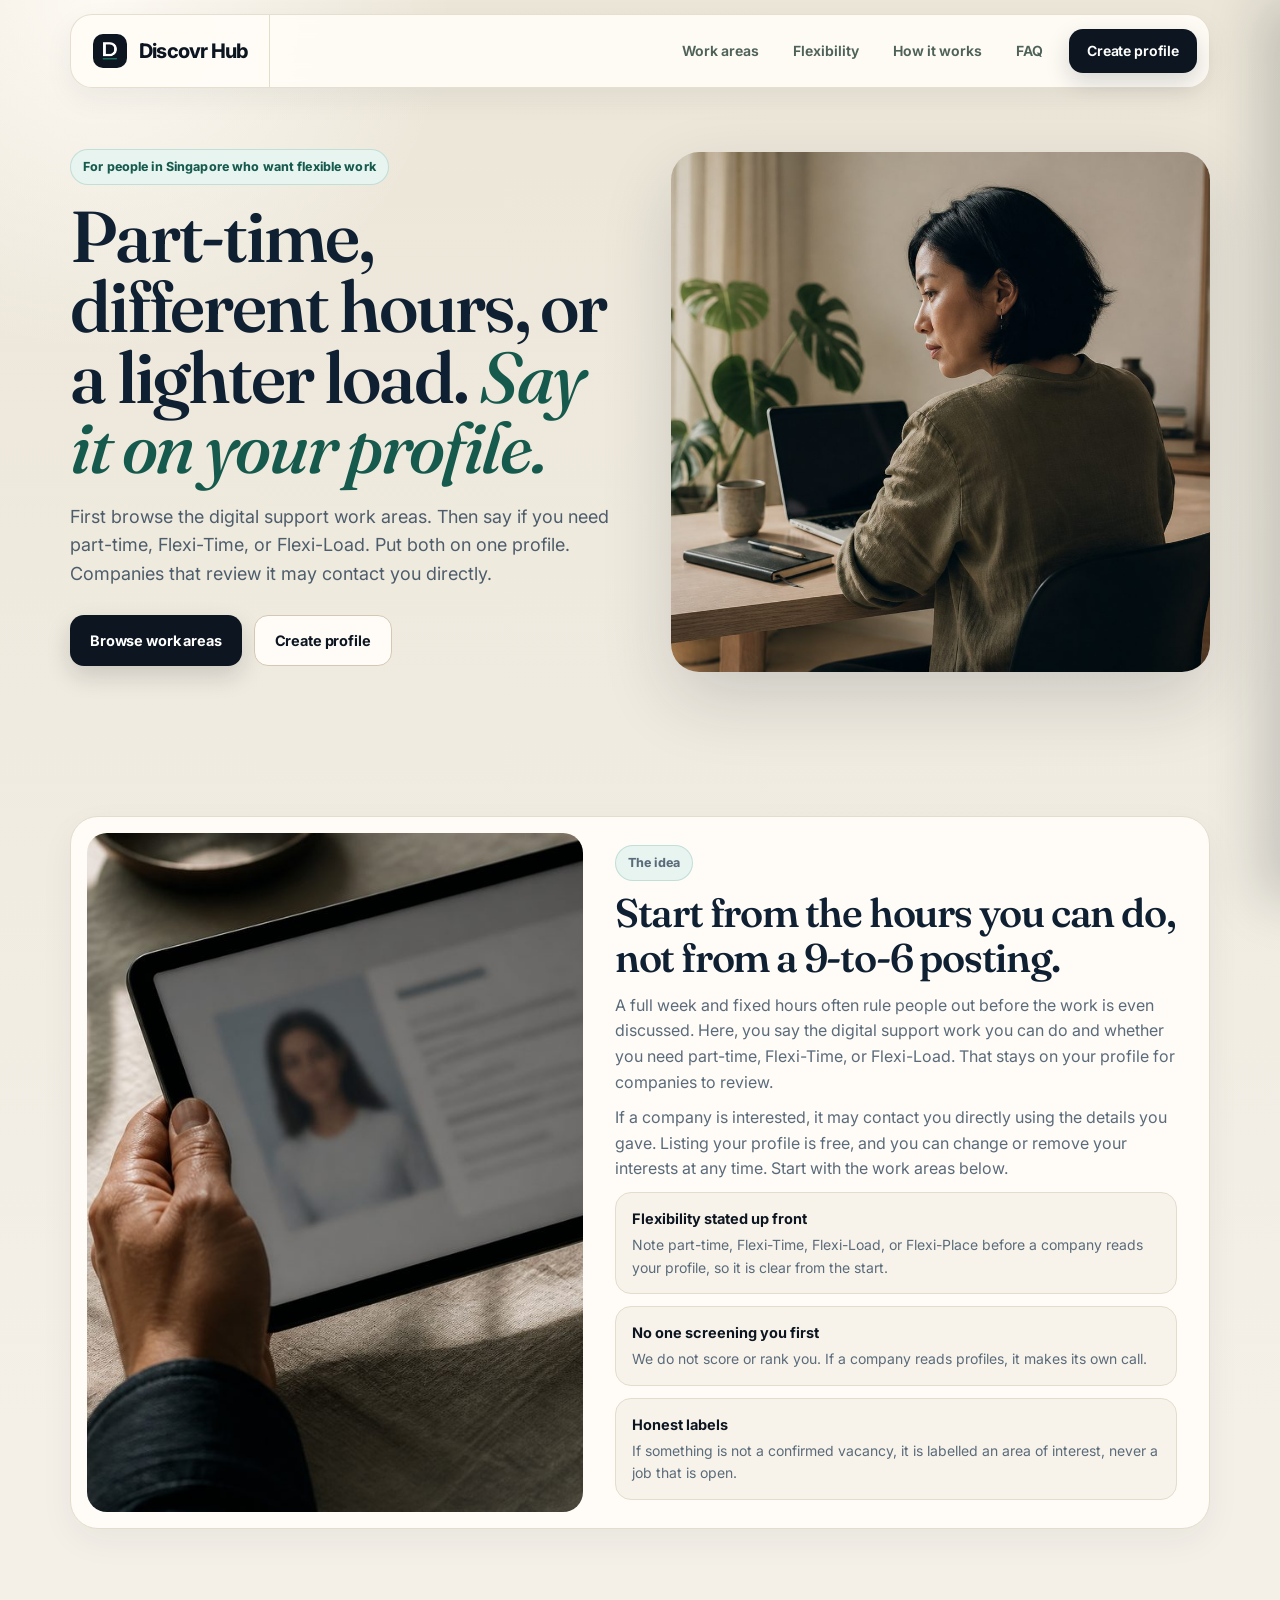
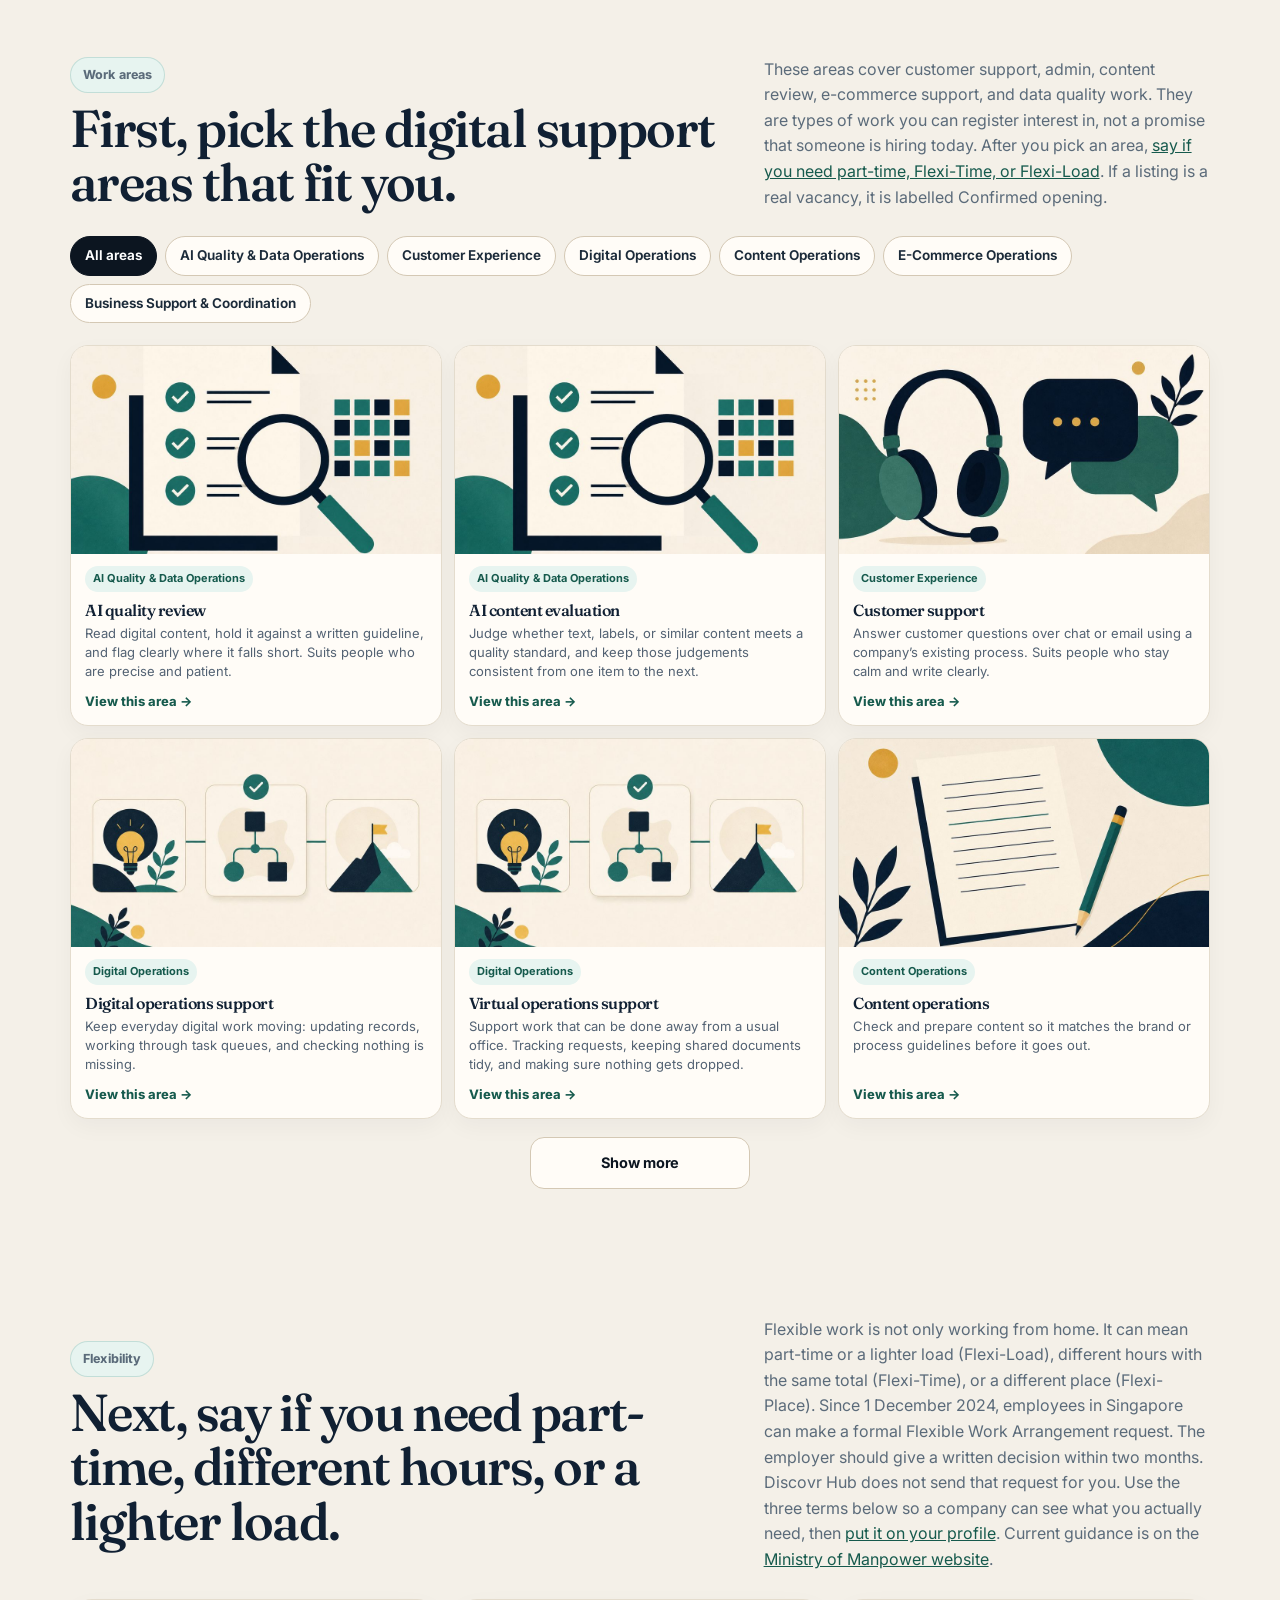
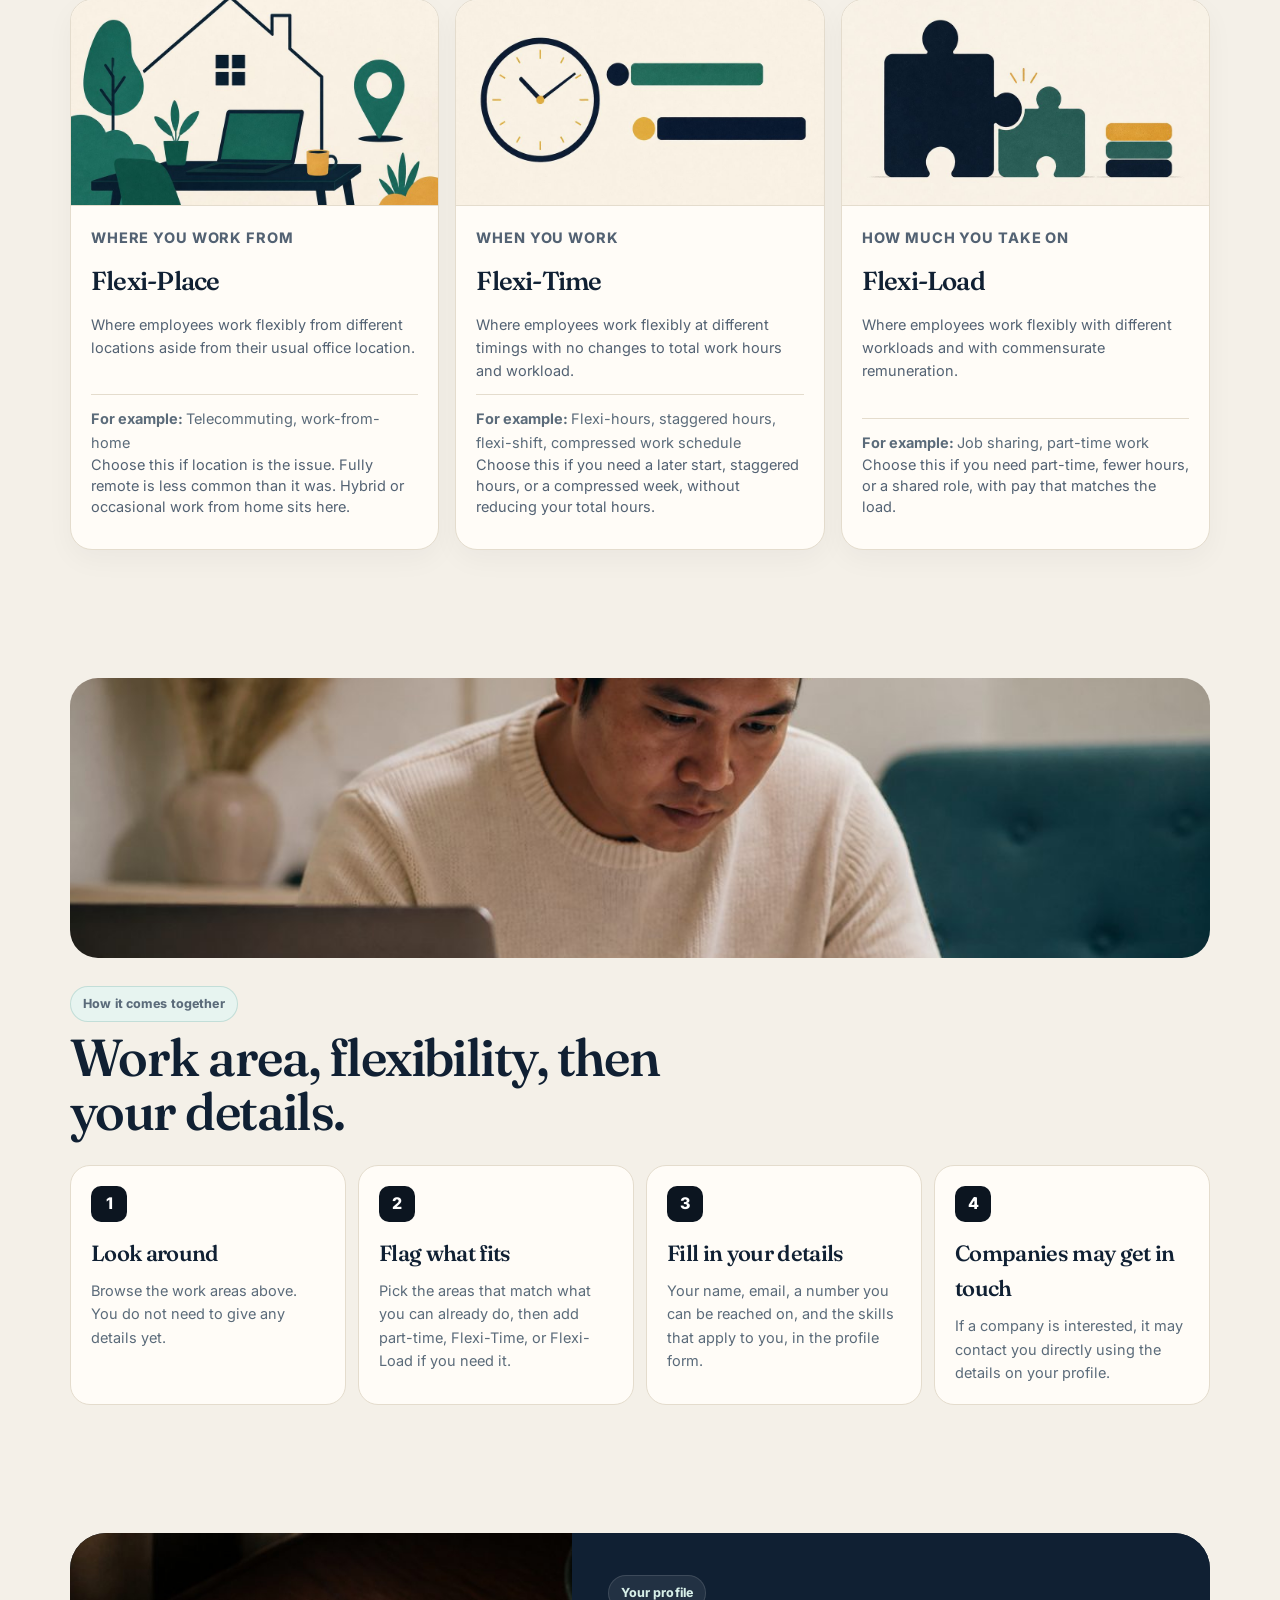
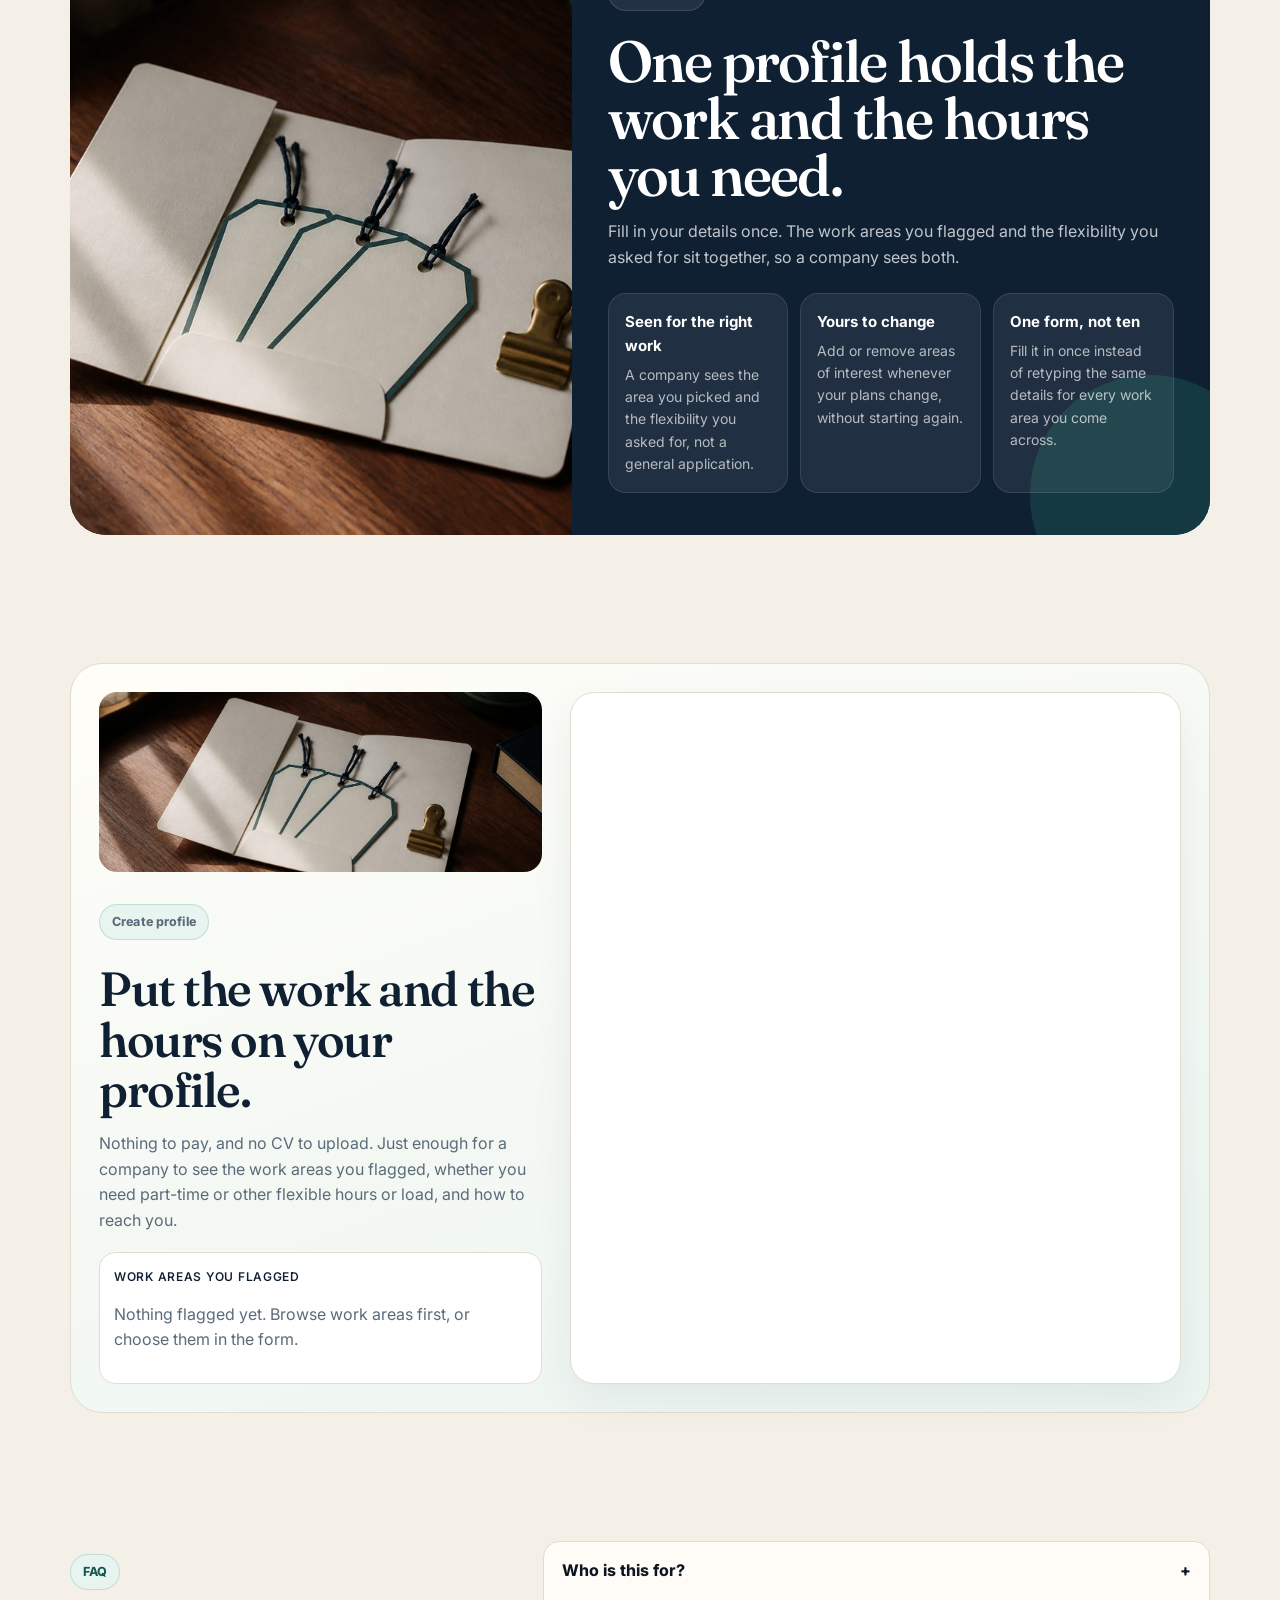
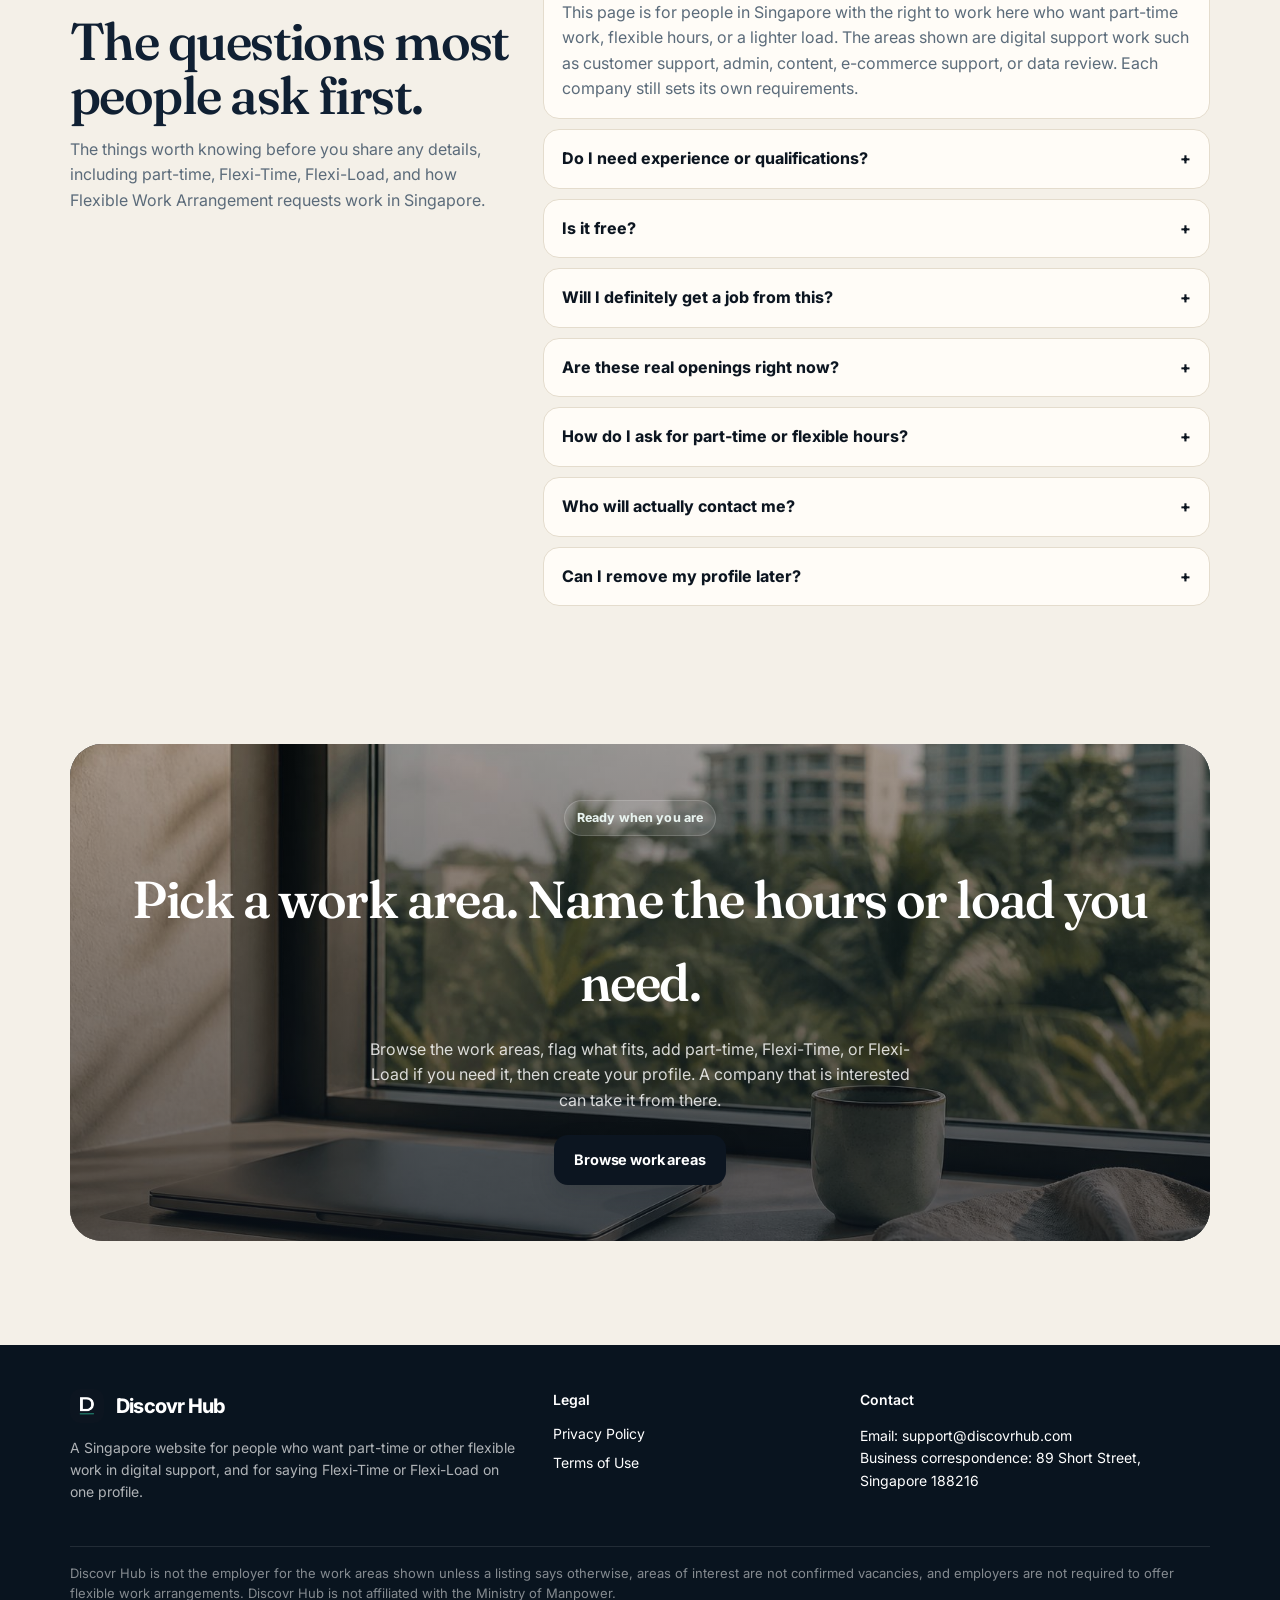
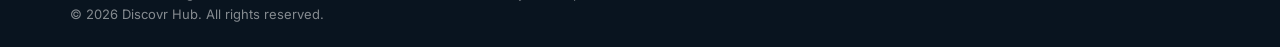
==== commit 41fba1fa: "Inject GTM-5BSWP7GC" ====
--- a/index.html
+++ b/index.html
@@ -9,7 +9,7 @@
 new Date().getTime(),event:'gtm.js'});var f=d.getElementsByTagName(s)[0],
 j=d.createElement(s),dl=l!='dataLayer'?'&l='+l:'';j.async=true;j.src=
 'https://www.googletagmanager.com/gtm.js?id='+i+dl;f.parentNode.insertBefore(j,f);
-})(window,document,'script','dataLayer','GTM-56ZWLP2X');</script>
+})(window,document,'script','dataLayer','GTM-5BSWP7GC');</script>
 <!-- End Google Tag Manager -->
   <meta name="description" content="For people in Singapore who want part-time work, flexible hours, or a lighter load. Browse digital support areas, then put the flexibility you need on one profile. Free to join.">
   <meta name="robots" content="index, follow, max-image-preview:large">
@@ -44,7 +44,7 @@
 </head>
 <body>
 <!-- Google Tag Manager (noscript) -->
-<noscript><iframe src="https://www.googletagmanager.com/ns.html?id=GTM-56ZWLP2X"
+<noscript><iframe src="https://www.googletagmanager.com/ns.html?id=GTM-5BSWP7GC"
 height="0" width="0" style="display:none;visibility:hidden"></iframe></noscript>
 <!-- End Google Tag Manager (noscript) -->
   <a class="skip-link" href="#main">Skip to content</a>
@@ -397,4 +397,4 @@
   <script src="js/opportunities.js"></script>
   <script src="js/app.js"></script>
 </body>
-</html>
+</html>
--- a/styles.css
+++ b/styles.css
@@ -115,13 +115,18 @@
   width: 34px;
   height: 34px;
   border-radius: 10px;
-  background: var(--ink);
+  overflow: hidden;
   display: grid;
   place-items: center;
   flex: 0 0 auto;
 }
 
-.logo-mark svg { display: block; }
+.logo-mark img {
+  display: block;
+  width: 34px;
+  height: 34px;
+  object-fit: cover;
+}
 
 .nav-links {
   display: flex;
